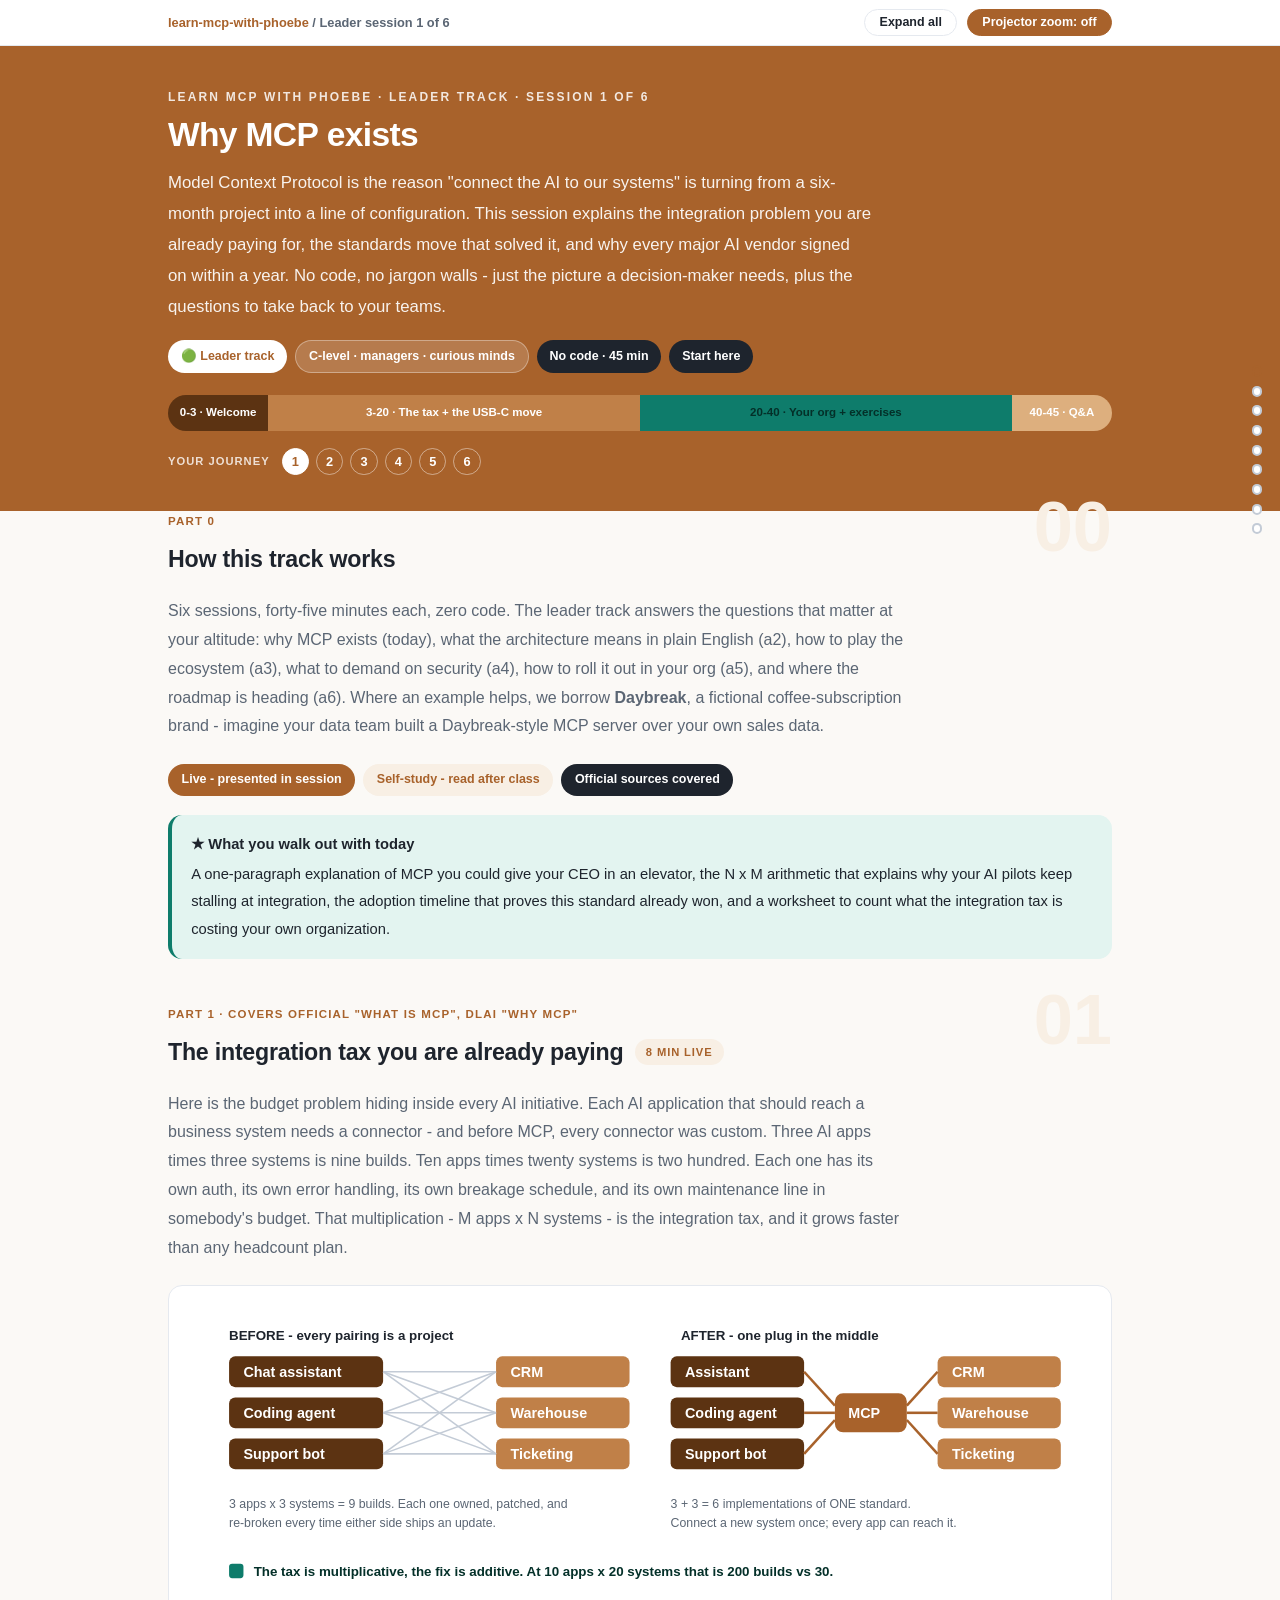
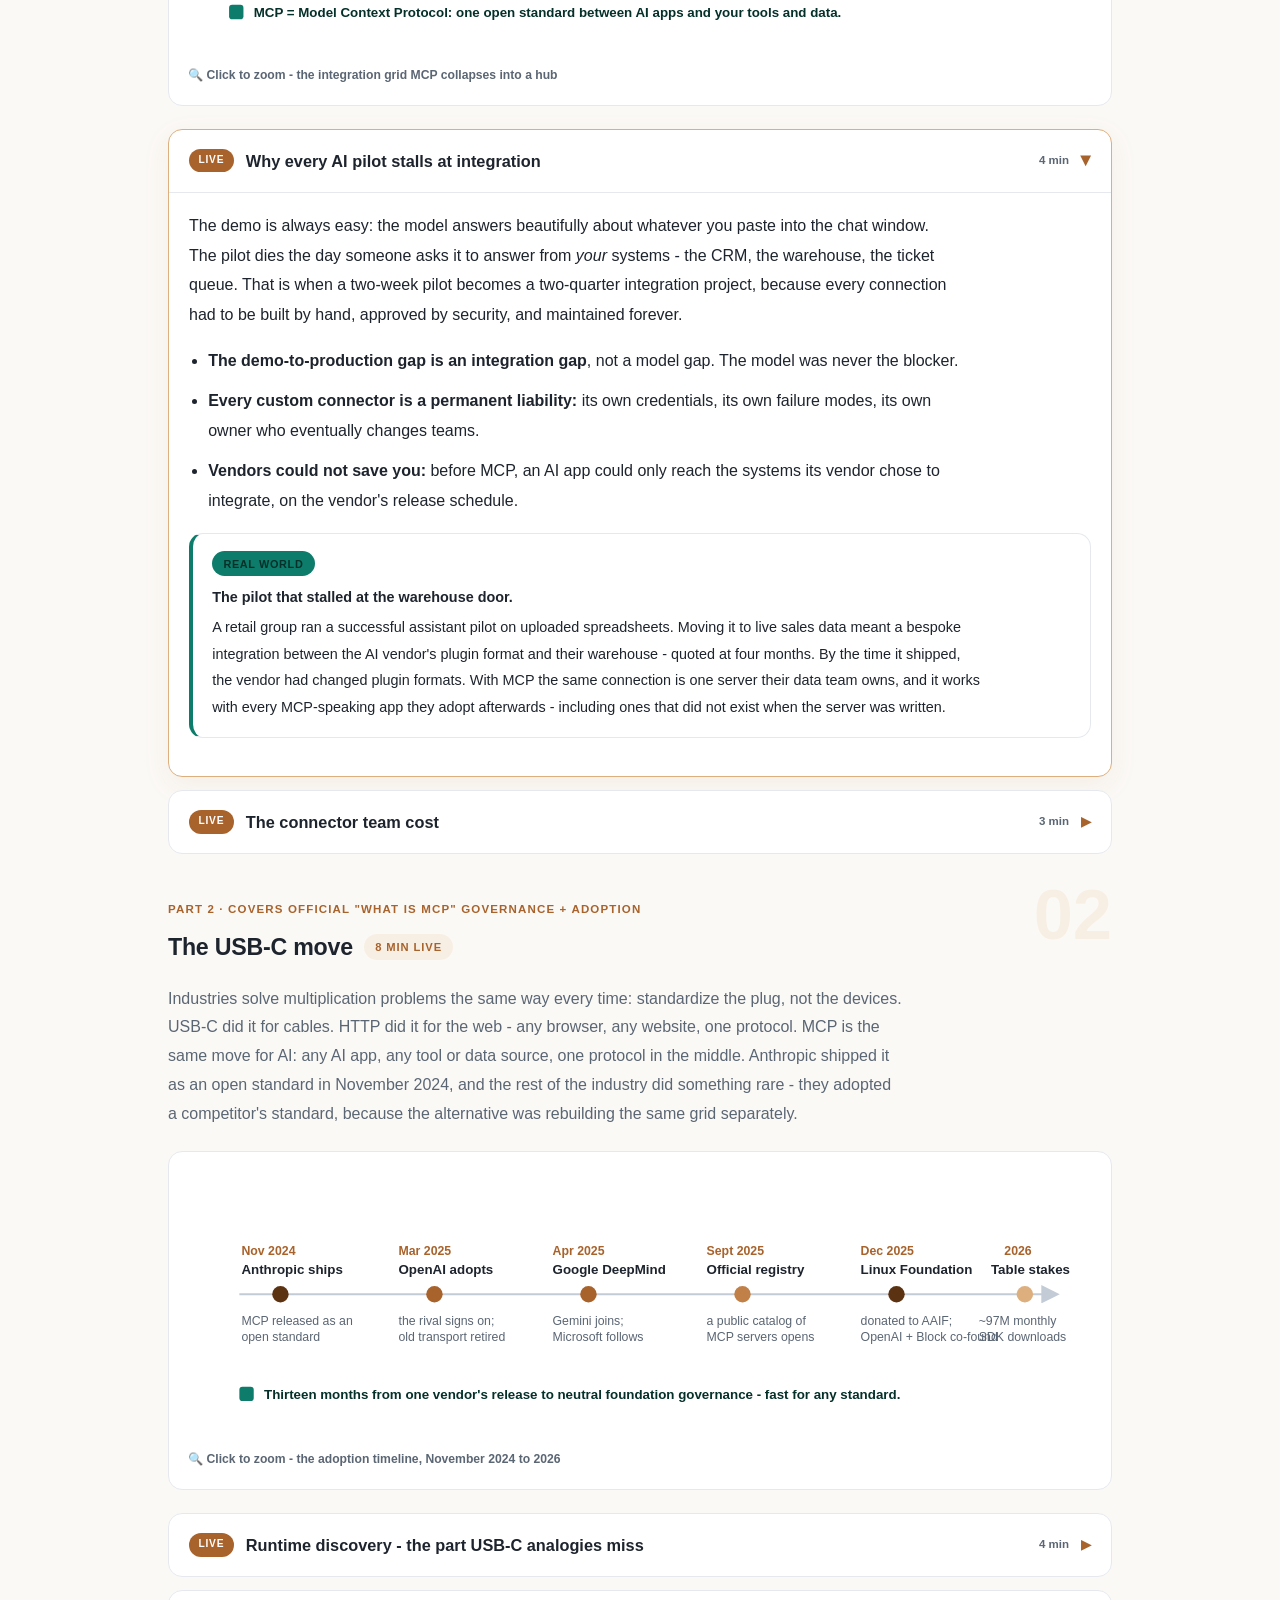
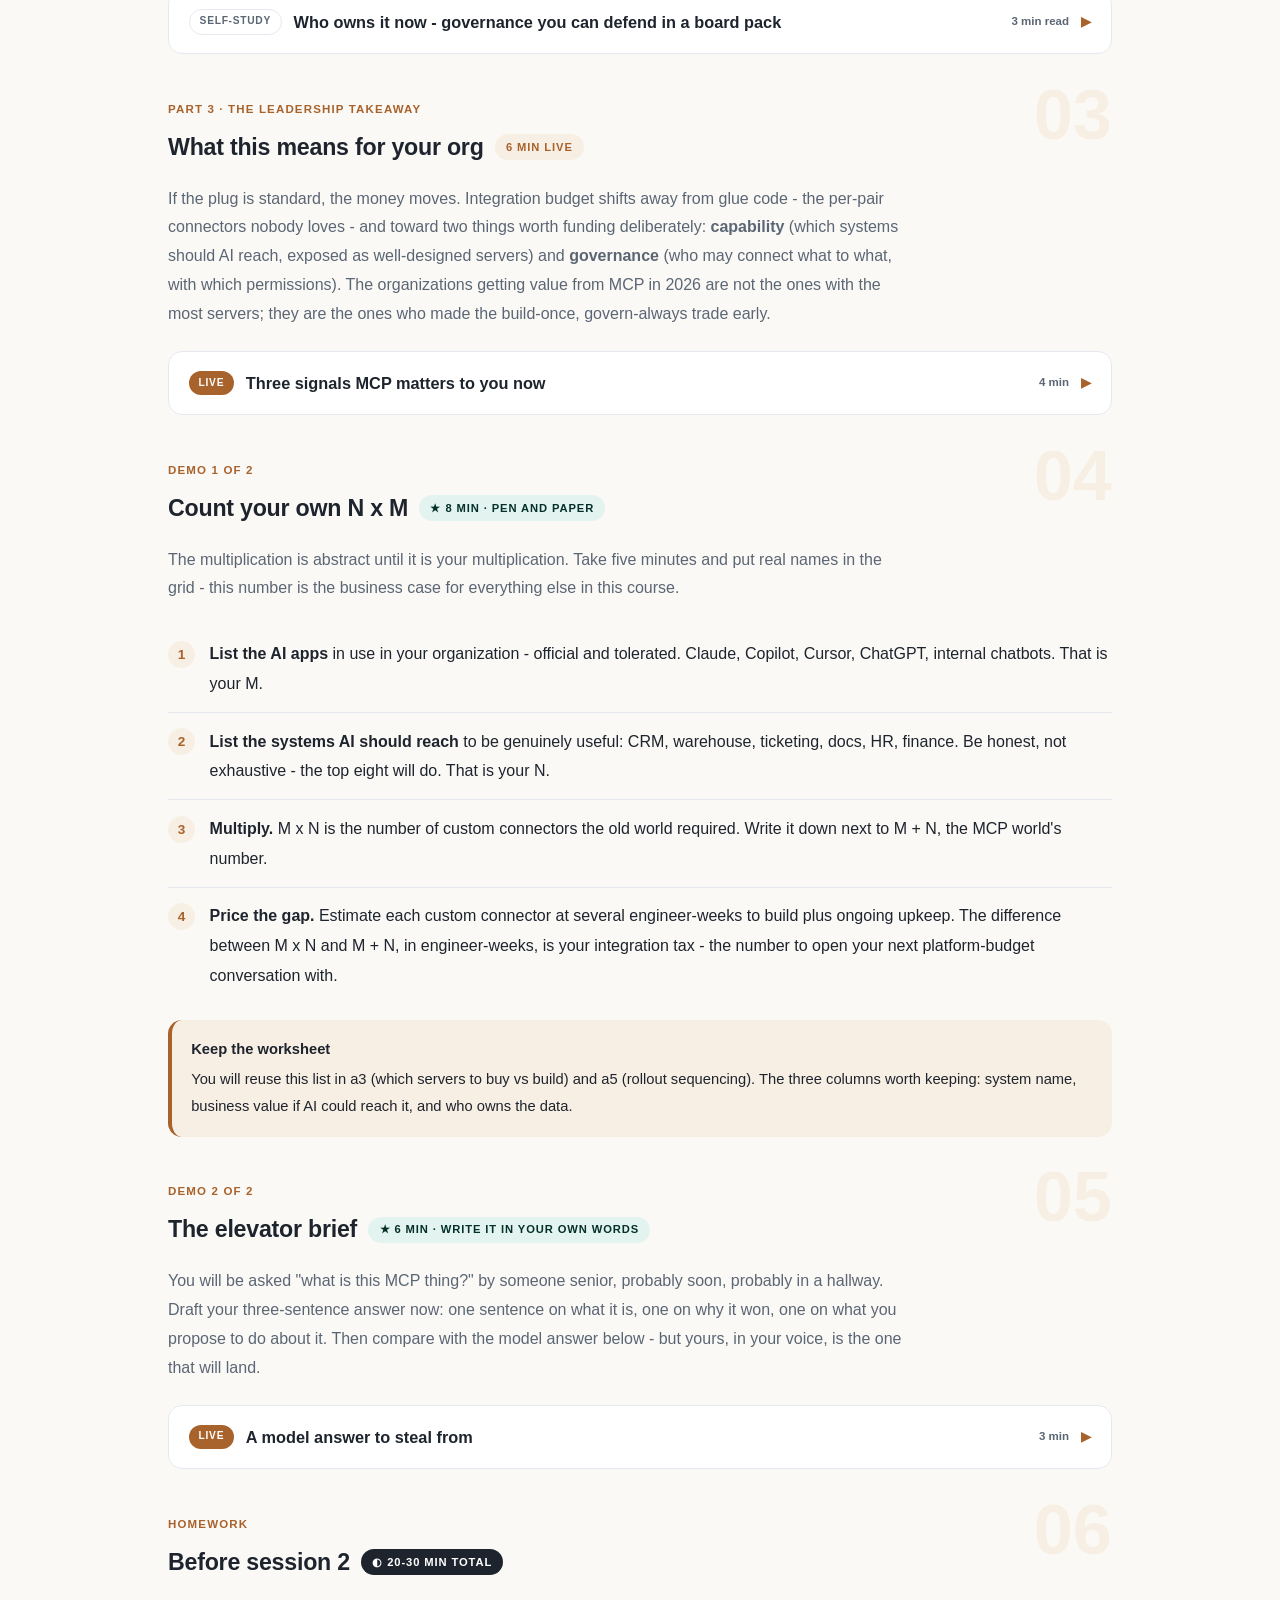
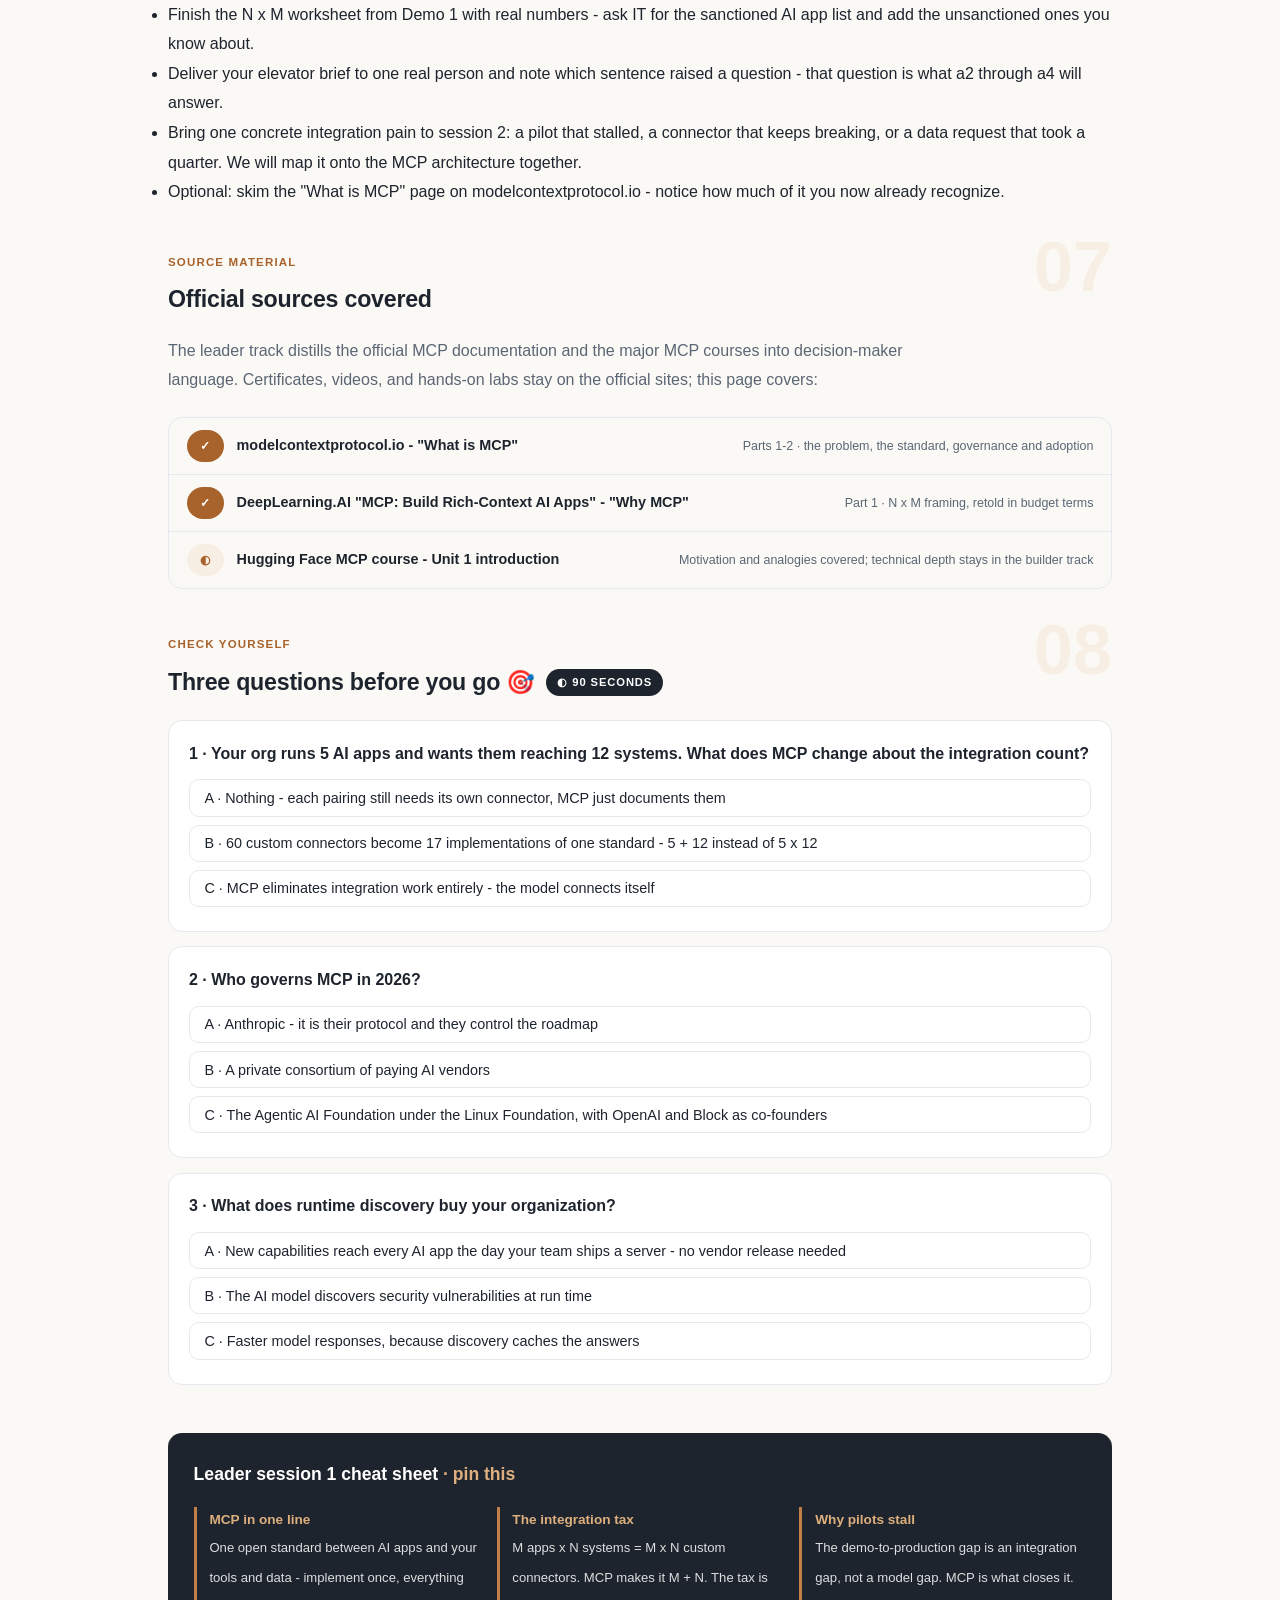
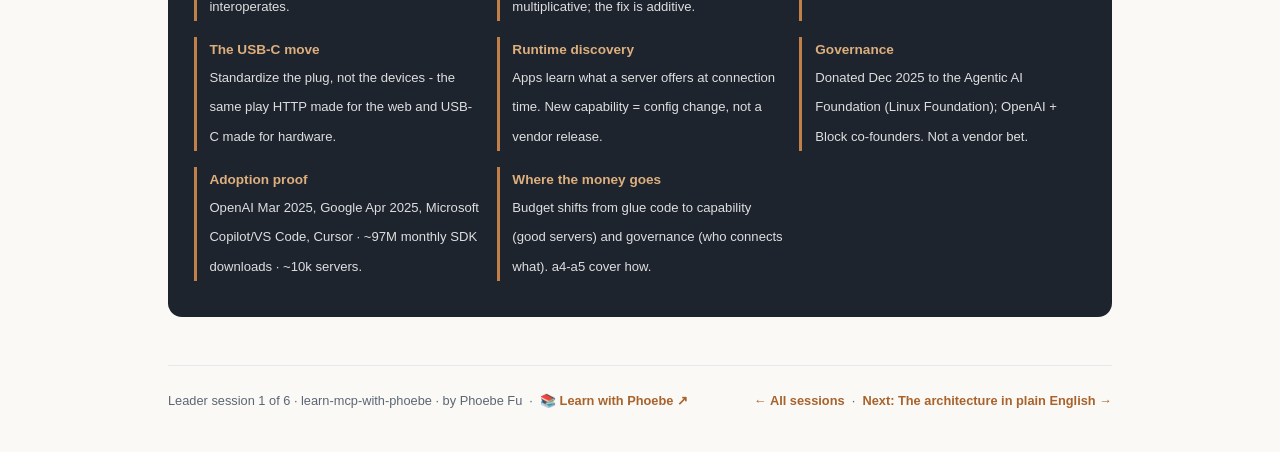
==== courses/a1-why-mcp.html @ 0637ff5b "learn-mcp-with-phoebe: two-track MCP course (6 leader + 8 builder), live JSON-RPC wire inspector, Da" ====
<!DOCTYPE html>
<html lang="en">
<head>
<meta charset="UTF-8">
<meta name="viewport" content="width=device-width, initial-scale=1.0">
<title>Leader session 1 · Why MCP exists - learn mcp with phoebe</title>
<link rel="stylesheet" href="../assets/style.css?v=1">
</head>
<body>

<div class="toolbar">
  <div class="wrap">
    <span class="crumb"><a href="../index.html">learn-mcp-with-phoebe</a> / Leader session 1 of 6</span>
    <button class="btn" id="toggle-all" type="button">Expand all</button>
    <button class="btn primary" id="zoom-toggle" type="button">Projector zoom: off</button>
  </div>
</div>

<header class="masthead">
  <div class="wrap">
    <div class="eyebrow">Learn MCP with Phoebe · Leader track · Session 1 of 6</div>
    <h1>Why <span class="accent">MCP</span> exists</h1>
    <p class="sub">Model Context Protocol is the reason "connect the AI to our systems" is turning from a six-month project into a line of configuration. This session explains the integration problem you are already paying for, the standards move that solved it, and why every major AI vendor signed on within a year. No code, no jargon walls - just the picture a decision-maker needs, plus the questions to take back to your teams.</p>
    <div class="chip-row">
      <span class="chip level">🟢 Leader track</span>
      <span class="chip audience">C-level · managers · curious minds</span>
      <span class="chip time">No code · 45 min</span>
      <span class="chip time">Start here</span>
    </div>
    <div class="agenda">
      <span class="a1" style="flex:1">0-3 · Welcome</span>
      <span class="a2" style="flex:4">3-20 · The tax + the USB-C move</span>
      <span class="a3" style="flex:4">20-40 · Your org + exercises</span>
      <span class="a4" style="flex:1">40-45 · Q&amp;A</span>
    </div>
  </div>
</header>

<main class="wrap">

  <!-- ============ INTRO ============ -->
  <section class="section" id="intro">
    <div class="section-kicker">
      <span class="klabel">Part 0</span>
      <h2>How this track works</h2>
    </div>
    <p class="lede">Six sessions, forty-five minutes each, zero code. The leader track answers the questions that matter at your altitude: why MCP exists (today), what the architecture means in plain English (a2), how to play the ecosystem (a3), what to demand on security (a4), how to roll it out in your org (a5), and where the roadmap is heading (a6). Where an example helps, we borrow <strong>Daybreak</strong>, a fictional coffee-subscription brand - imagine your data team built a Daybreak-style MCP server over your own sales data.</p>
    <div class="legend">
      <span class="pill solid">Live - presented in session</span>
      <span class="pill light">Self-study - read after class</span>
      <span class="pill inkpill">Official sources covered</span>
    </div>
    <div class="callout win">
      <strong>★ What you walk out with today</strong>
      A one-paragraph explanation of MCP you could give your CEO in an elevator, the N x M arithmetic that explains why your AI pilots keep stalling at integration, the adoption timeline that proves this standard already won, and a worksheet to count what the integration tax is costing your own organization.
    </div>
  </section>

  <!-- ============ PART 1: THE INTEGRATION TAX ============ -->
  <section class="section" id="integration-tax">
    <div class="section-kicker">
      <span class="klabel">Part 1 · covers official "What is MCP", DLAI "Why MCP"</span>
      <h2>The integration tax you are already paying <span class="tag concept">8 min live</span></h2>
    </div>
    <p class="lede">Here is the budget problem hiding inside every AI initiative. Each AI application that should reach a business system needs a connector - and before MCP, every connector was custom. Three AI apps times three systems is nine builds. Ten apps times twenty systems is two hundred. Each one has its own auth, its own error handling, its own breakage schedule, and its own maintenance line in somebody's budget. That multiplication - M apps x N systems - is the integration tax, and it grows faster than any headcount plan.</p>

    <figure class="zoomable">
      <svg viewBox="0 0 880 340" xmlns="http://www.w3.org/2000/svg" role="img" aria-label="Before MCP: every AI app times every system needs its own connector. After MCP: one standard in the middle, apps and systems each implement it once.">
        <style>
          .txA { font: 700 14px Inter, sans-serif; fill: #FFFFFF; }
          .txAi { font: 700 13px Inter, sans-serif; fill: #1E242D; }
          .txAx { font: 400 12px Inter, sans-serif; fill: #5B6674; }
          .txAn { font: 600 13px Inter, sans-serif; fill: #043029; }
          .txAline { stroke: #C3CBD6; stroke-width: 1.5; fill: none; }
          .txAmcp { stroke: #A8622B; stroke-width: 2.5; fill: none; }
        </style>
        <text class="txAi" x="40" y="34">BEFORE - every pairing is a project</text>
        <rect x="40" y="50" width="150" height="30" rx="6" fill="#5C3312"/><text class="txA" x="54" y="70">Chat assistant</text>
        <rect x="40" y="90" width="150" height="30" rx="6" fill="#5C3312"/><text class="txA" x="54" y="110">Coding agent</text>
        <rect x="40" y="130" width="150" height="30" rx="6" fill="#5C3312"/><text class="txA" x="54" y="150">Support bot</text>
        <rect x="300" y="50" width="130" height="30" rx="6" fill="#C08048"/><text class="txA" x="314" y="70">CRM</text>
        <rect x="300" y="90" width="130" height="30" rx="6" fill="#C08048"/><text class="txA" x="314" y="110">Warehouse</text>
        <rect x="300" y="130" width="130" height="30" rx="6" fill="#C08048"/><text class="txA" x="314" y="150">Ticketing</text>
        <path class="txAline" d="M190,65 L300,65"/><path class="txAline" d="M190,65 L300,105"/><path class="txAline" d="M190,65 L300,145"/>
        <path class="txAline" d="M190,105 L300,65"/><path class="txAline" d="M190,105 L300,105"/><path class="txAline" d="M190,105 L300,145"/>
        <path class="txAline" d="M190,145 L300,65"/><path class="txAline" d="M190,145 L300,105"/><path class="txAline" d="M190,145 L300,145"/>
        <text class="txAx" x="40" y="198">3 apps x 3 systems = 9 builds. Each one owned, patched, and</text>
        <text class="txAx" x="40" y="216">re-broken every time either side ships an update.</text>
        <text class="txAi" x="480" y="34">AFTER - one plug in the middle</text>
        <rect x="470" y="50" width="130" height="30" rx="6" fill="#5C3312"/><text class="txA" x="484" y="70">Assistant</text>
        <rect x="470" y="90" width="130" height="30" rx="6" fill="#5C3312"/><text class="txA" x="484" y="110">Coding agent</text>
        <rect x="470" y="130" width="130" height="30" rx="6" fill="#5C3312"/><text class="txA" x="484" y="150">Support bot</text>
        <rect x="630" y="86" width="70" height="38" rx="8" fill="#A8622B"/><text class="txA" x="643" y="110">MCP</text>
        <rect x="730" y="50" width="120" height="30" rx="6" fill="#C08048"/><text class="txA" x="744" y="70">CRM</text>
        <rect x="730" y="90" width="120" height="30" rx="6" fill="#C08048"/><text class="txA" x="744" y="110">Warehouse</text>
        <rect x="730" y="130" width="120" height="30" rx="6" fill="#C08048"/><text class="txA" x="744" y="150">Ticketing</text>
        <path class="txAmcp" d="M600,65 L630,98"/><path class="txAmcp" d="M600,105 L630,105"/><path class="txAmcp" d="M600,145 L630,112"/>
        <path class="txAmcp" d="M700,98 L730,65"/><path class="txAmcp" d="M700,105 L730,105"/><path class="txAmcp" d="M700,112 L730,145"/>
        <text class="txAx" x="470" y="198">3 + 3 = 6 implementations of ONE standard.</text>
        <text class="txAx" x="470" y="216">Connect a new system once; every app can reach it.</text>
        <rect x="40" y="252" width="14" height="14" rx="3" fill="#0E7C6B"/>
        <text class="txAn" x="64" y="264">The tax is multiplicative, the fix is additive. At 10 apps x 20 systems that is 200 builds vs 30.</text>
        <rect x="40" y="292" width="14" height="14" rx="3" fill="#0E7C6B"/>
        <text class="txAn" x="64" y="304">MCP = Model Context Protocol: one open standard between AI apps and your tools and data.</text>
      </svg>
      <figcaption>🔍 Click to zoom - the integration grid MCP collapses into a hub</figcaption>
    </figure>

    <details class="card" open>
      <summary><span class="mode live">Live</span>Why every AI pilot stalls at integration<span class="mini">4 min</span><span class="caret">▶</span></summary>
      <div class="body">
        <p>The demo is always easy: the model answers beautifully about whatever you paste into the chat window. The pilot dies the day someone asks it to answer from <em>your</em> systems - the CRM, the warehouse, the ticket queue. That is when a two-week pilot becomes a two-quarter integration project, because every connection had to be built by hand, approved by security, and maintained forever.</p>
        <ul>
          <li><strong>The demo-to-production gap is an integration gap</strong>, not a model gap. The model was never the blocker.</li>
          <li><strong>Every custom connector is a permanent liability:</strong> its own credentials, its own failure modes, its own owner who eventually changes teams.</li>
          <li><strong>Vendors could not save you:</strong> before MCP, an AI app could only reach the systems its vendor chose to integrate, on the vendor's release schedule.</li>
        </ul>
        <div class="callout example">
          <span class="ex-pill">Real world</span>
          <p><strong>The pilot that stalled at the warehouse door.</strong> A retail group ran a successful assistant pilot on uploaded spreadsheets. Moving it to live sales data meant a bespoke integration between the AI vendor's plugin format and their warehouse - quoted at four months. By the time it shipped, the vendor had changed plugin formats. With MCP the same connection is one server their data team owns, and it works with every MCP-speaking app they adopt afterwards - including ones that did not exist when the server was written.</p>
        </div>
      </div>
    </details>

    <details class="card">
      <summary><span class="mode live">Live</span>The connector team cost<span class="mini">3 min</span><span class="caret">▶</span></summary>
      <div class="body">
        <p>Put a price on the grid. A bespoke connector typically costs weeks of engineering to build and a steady fraction of an engineer to keep alive - auth rotations, API changes on either side, monitoring, incident response. Multiply by the number of pairs and you get the quiet headcount sink many organizations call "the platform team's plugin backlog".</p>
        <ul>
          <li><strong>Build cost:</strong> each pair needs discovery, auth design, error handling, and security review - none of it reusable for the next pair.</li>
          <li><strong>Carry cost:</strong> connectors break when either side updates. M x N connectors means M x N independent breakage schedules.</li>
          <li><strong>Opportunity cost:</strong> every quarter spent on glue code is a quarter not spent on the use cases the glue was for.</li>
        </ul>
        <p>MCP does not make integration free - someone still writes and runs each server. It makes integration <strong>additive instead of multiplicative</strong>, and moves the spend from per-pair glue to per-system capability your whole AI portfolio shares.</p>
      </div>
    </details>
  </section>

  <!-- ============ PART 2: THE USB-C MOVE ============ -->
  <section class="section" id="usb-c-move">
    <div class="section-kicker">
      <span class="klabel">Part 2 · covers official "What is MCP" governance + adoption</span>
      <h2>The USB-C move <span class="tag concept">8 min live</span></h2>
    </div>
    <p class="lede">Industries solve multiplication problems the same way every time: standardize the plug, not the devices. USB-C did it for cables. HTTP did it for the web - any browser, any website, one protocol. MCP is the same move for AI: any AI app, any tool or data source, one protocol in the middle. Anthropic shipped it as an open standard in November 2024, and the rest of the industry did something rare - they adopted a competitor's standard, because the alternative was rebuilding the same grid separately.</p>

    <figure class="zoomable">
      <svg viewBox="0 0 880 260" xmlns="http://www.w3.org/2000/svg" role="img" aria-label="MCP adoption timeline from November 2024 to 2026: Anthropic ships, OpenAI and Google DeepMind adopt, Microsoft integrates, official registry launches, governance moves to the Linux Foundation.">
        <style>
          .tlB { font: 700 13px Inter, sans-serif; fill: #1E242D; }
          .tlBd { font: 700 12px Inter, sans-serif; fill: #A8622B; }
          .tlBx { font: 400 12px Inter, sans-serif; fill: #5B6674; }
          .tlBn { font: 600 13px Inter, sans-serif; fill: #043029; }
          .tlBaxis { stroke: #C3CBD6; stroke-width: 2; fill: none; marker-end: url(#tlBhd); }
        </style>
        <defs>
          <marker id="tlBhd" markerWidth="9" markerHeight="9" refX="7" refY="4.5" orient="auto">
            <path d="M0,0 L9,4.5 L0,9 z" fill="#C3CBD6"/>
          </marker>
        </defs>
        <path class="tlBaxis" d="M50,120 L845,120"/>
        <circle cx="90" cy="120" r="8" fill="#5C3312"/>
        <text class="tlBd" x="52" y="82">Nov 2024</text>
        <text class="tlB" x="52" y="100">Anthropic ships</text>
        <text class="tlBx" x="52" y="150">MCP released as an</text>
        <text class="tlBx" x="52" y="166">open standard</text>
        <circle cx="240" cy="120" r="8" fill="#A8622B"/>
        <text class="tlBd" x="205" y="82">Mar 2025</text>
        <text class="tlB" x="205" y="100">OpenAI adopts</text>
        <text class="tlBx" x="205" y="150">the rival signs on;</text>
        <text class="tlBx" x="205" y="166">old transport retired</text>
        <circle cx="390" cy="120" r="8" fill="#A8622B"/>
        <text class="tlBd" x="355" y="82">Apr 2025</text>
        <text class="tlB" x="355" y="100">Google DeepMind</text>
        <text class="tlBx" x="355" y="150">Gemini joins;</text>
        <text class="tlBx" x="355" y="166">Microsoft follows</text>
        <circle cx="540" cy="120" r="8" fill="#C08048"/>
        <text class="tlBd" x="505" y="82">Sept 2025</text>
        <text class="tlB" x="505" y="100">Official registry</text>
        <text class="tlBx" x="505" y="150">a public catalog of</text>
        <text class="tlBx" x="505" y="166">MCP servers opens</text>
        <circle cx="690" cy="120" r="8" fill="#5C3312"/>
        <text class="tlBd" x="655" y="82">Dec 2025</text>
        <text class="tlB" x="655" y="100">Linux Foundation</text>
        <text class="tlBx" x="655" y="150">donated to AAIF;</text>
        <text class="tlBx" x="655" y="166">OpenAI + Block co-found</text>
        <circle cx="815" cy="120" r="8" fill="#DDAF7E"/>
        <text class="tlBd" x="795" y="82">2026</text>
        <text class="tlB" x="782" y="100">Table stakes</text>
        <text class="tlBx" x="770" y="150">~97M monthly</text>
        <text class="tlBx" x="770" y="166">SDK downloads</text>
        <rect x="50" y="210" width="14" height="14" rx="3" fill="#0E7C6B"/>
        <text class="tlBn" x="74" y="222">Thirteen months from one vendor's release to neutral foundation governance - fast for any standard.</text>
      </svg>
      <figcaption>🔍 Click to zoom - the adoption timeline, November 2024 to 2026</figcaption>
    </figure>

    <details class="card">
      <summary><span class="mode live">Live</span>Runtime discovery - the part USB-C analogies miss<span class="mini">4 min</span><span class="caret">▶</span></summary>
      <div class="body">
        <p>The standard plug is only half the story. The sharper half is <strong>runtime discovery</strong>: when an MCP-speaking app connects to a server, it asks "what can you do?" and the server describes its own capabilities on the spot. The app was never programmed to know about your CRM - it learns at connection time.</p>
        <ul>
          <li><strong>New capabilities without vendor releases:</strong> your team ships a new server, and every AI app in the building can use it the same day. No waiting on Anthropic, OpenAI, or Microsoft to "support" your system.</li>
          <li><strong>Precedent - the browser:</strong> websites do not ship as browser updates. HTTP plus discovery is why the web scaled; MCP applies the same logic to AI capabilities.</li>
          <li><strong>Precedent - USB-C:</strong> the port negotiates what the device can do (charge, display, data) when you plug in. MCP servers negotiate the same way.</li>
        </ul>
        <p>For a leader, this is the headline: <strong>connecting AI to a system becomes configuration, not a development project.</strong> That is what collapses the timeline from quarters to days.</p>
      </div>
    </details>

    <details class="card">
      <summary><span class="mode self">Self-study</span>Who owns it now - governance you can defend in a board pack<span class="mini">3 min read</span><span class="caret">▶</span></summary>
      <div class="body">
        <p>Standards bets fail two ways: the standard loses, or the owner weaponizes it. MCP has answered both. On adoption: OpenAI (March 2025), Google DeepMind (April 2025), Microsoft across Copilot and VS Code, plus AI-native tools like Cursor. On ownership: in December 2025 Anthropic donated MCP to the <strong>Agentic AI Foundation</strong> under the Linux Foundation, with OpenAI and Block as co-founders.</p>
        <ul>
          <li><strong>Neutral governance:</strong> changes flow through a public proposal process, not one vendor's roadmap. No single company can move the standard against the ecosystem.</li>
          <li><strong>Scale signals:</strong> roughly 97 million monthly SDK downloads and about 10,000 active servers, with an official registry running since September 2025.</li>
          <li><strong>What this means for risk:</strong> adopting MCP is not a bet on Anthropic. It is a bet on the same class of asset as HTTP or Kubernetes - open, foundation-governed, multi-vendor.</li>
        </ul>
      </div>
    </details>
  </section>

  <!-- ============ PART 3: YOUR ORG ============ -->
  <section class="section" id="your-org">
    <div class="section-kicker">
      <span class="klabel">Part 3 · the leadership takeaway</span>
      <h2>What this means for your org <span class="tag concept">6 min live</span></h2>
    </div>
    <p class="lede">If the plug is standard, the money moves. Integration budget shifts away from glue code - the per-pair connectors nobody loves - and toward two things worth funding deliberately: <strong>capability</strong> (which systems should AI reach, exposed as well-designed servers) and <strong>governance</strong> (who may connect what to what, with which permissions). The organizations getting value from MCP in 2026 are not the ones with the most servers; they are the ones who made the build-once, govern-always trade early.</p>

    <details class="card">
      <summary><span class="mode live">Live</span>Three signals MCP matters to you now<span class="mini">4 min</span><span class="caret">▶</span></summary>
      <div class="body">
        <p>Not every organization needs to move this quarter. These three signals say you do:</p>
        <ul>
          <li><strong>1 · You run more than one AI app.</strong> Claude in one team, Copilot in another, Cursor in engineering - the moment M is greater than one, the multiplication starts. One MCP server per system serves all of them.</li>
          <li><strong>2 · Your AI pilots keep asking for the same data.</strong> If three pilots each requested warehouse access separately, you are paying the tax three times. That is one Daybreak-style server your data team should own.</li>
          <li><strong>3 · People are already connecting things without you.</strong> MCP servers are easy to adopt - which means enthusiastic employees may be wiring AI apps to systems today, with no inventory and no policy. The governance conversation is cheaper to have before the sprawl (a4 and a5 give you the playbook).</li>
        </ul>
        <p>Questions to ask your teams this week: <em>Which AI apps are in use, officially and unofficially? Which systems have they been connected to? Who approved those connections?</em> The answers are the raw material for the exercise below.</p>
      </div>
    </details>
  </section>

  <!-- ============ DEMO 1 ============ -->
  <section class="section" id="demo-1">
    <div class="section-kicker">
      <span class="klabel">Demo 1 of 2</span>
      <h2>Count your own N x M <span class="tag demo">★ 8 min · pen and paper</span></h2>
    </div>
    <p class="lede">The multiplication is abstract until it is your multiplication. Take five minutes and put real names in the grid - this number is the business case for everything else in this course.</p>

    <div class="steps">
      <div class="step"><p><strong>List the AI apps</strong> in use in your organization - official and tolerated. Claude, Copilot, Cursor, ChatGPT, internal chatbots. That is your M.</p></div>
      <div class="step"><p><strong>List the systems AI should reach</strong> to be genuinely useful: CRM, warehouse, ticketing, docs, HR, finance. Be honest, not exhaustive - the top eight will do. That is your N.</p></div>
      <div class="step"><p><strong>Multiply.</strong> M x N is the number of custom connectors the old world required. Write it down next to M + N, the MCP world's number.</p></div>
      <div class="step"><p><strong>Price the gap.</strong> Estimate each custom connector at several engineer-weeks to build plus ongoing upkeep. The difference between M x N and M + N, in engineer-weeks, is your integration tax - the number to open your next platform-budget conversation with.</p></div>
    </div>

    <div class="callout tip">
      <strong>Keep the worksheet</strong>
      You will reuse this list in a3 (which servers to buy vs build) and a5 (rollout sequencing). The three columns worth keeping: system name, business value if AI could reach it, and who owns the data.
    </div>
  </section>

  <!-- ============ DEMO 2 ============ -->
  <section class="section" id="demo-2">
    <div class="section-kicker">
      <span class="klabel">Demo 2 of 2</span>
      <h2>The elevator brief <span class="tag demo">★ 6 min · write it in your own words</span></h2>
    </div>
    <p class="lede">You will be asked "what is this MCP thing?" by someone senior, probably soon, probably in a hallway. Draft your three-sentence answer now: one sentence on what it is, one on why it won, one on what you propose to do about it. Then compare with the model answer below - but yours, in your voice, is the one that will land.</p>

    <details class="card">
      <summary><span class="mode live">Live</span>A model answer to steal from<span class="mini">3 min</span><span class="caret">▶</span></summary>
      <div class="body">
        <p><strong>Sentence 1 - what it is:</strong> "MCP is an open standard that lets any AI app connect to any of our systems through one common plug, instead of a custom integration for every pairing."</p>
        <p><strong>Sentence 2 - why it won:</strong> "Anthropic released it in late 2024, OpenAI, Google, and Microsoft all adopted it within months, and it now sits under the Linux Foundation - so it is neutral infrastructure, not a vendor bet."</p>
        <p><strong>Sentence 3 - what we do:</strong> "I want us to inventory what is already connected, pick two systems where AI access has clear value, and stand up governed connections there first."</p>
        <p>Notice what the answer avoids: protocol mechanics, primitive names, JSON. The architecture vocabulary arrives in a2 - and only the parts a leader actually needs.</p>
      </div>
    </details>
  </section>

  <!-- ============ HOMEWORK ============ -->
  <section class="section" id="exercise">
    <div class="section-kicker">
      <span class="klabel">Homework</span>
      <h2>Before session 2 <span class="tag exercise">◐ 20-30 min total</span></h2>
    </div>
    <ul>
      <li>Finish the N x M worksheet from Demo 1 with real numbers - ask IT for the sanctioned AI app list and add the unsanctioned ones you know about.</li>
      <li>Deliver your elevator brief to one real person and note which sentence raised a question - that question is what a2 through a4 will answer.</li>
      <li>Bring one concrete integration pain to session 2: a pilot that stalled, a connector that keeps breaking, or a data request that took a quarter. We will map it onto the MCP architecture together.</li>
      <li>Optional: skim the "What is MCP" page on modelcontextprotocol.io - notice how much of it you now already recognize.</li>
    </ul>
  </section>

  <!-- ============ SOURCES ============ -->
  <section class="section" id="official">
    <div class="section-kicker">
      <span class="klabel">Source material</span>
      <h2>Official sources covered</h2>
    </div>
    <p class="lede">The leader track distills the official MCP documentation and the major MCP courses into decision-maker language. Certificates, videos, and hands-on labs stay on the official sites; this page covers:</p>
    <div class="covered">
      <div class="covered-row"><span class="status pill solid">✓</span><span class="name">modelcontextprotocol.io - "What is MCP"</span><span class="note">Parts 1-2 · the problem, the standard, governance and adoption</span></div>
      <div class="covered-row"><span class="status pill solid">✓</span><span class="name">DeepLearning.AI "MCP: Build Rich-Context AI Apps" - "Why MCP"</span><span class="note">Part 1 · N x M framing, retold in budget terms</span></div>
      <div class="covered-row"><span class="status pill light">◐</span><span class="name">Hugging Face MCP course - Unit 1 introduction</span><span class="note">Motivation and analogies covered; technical depth stays in the builder track</span></div>
    </div>
  </section>

  <!-- ============ QUIZ ============ -->
  <section class="section" id="quiz">
    <div class="section-kicker">
      <span class="klabel">Check yourself</span>
      <h2>Three questions before you go 🎯 <span class="tag exercise">◐ 90 seconds</span></h2>
    </div>
    <div class="quiz-q" data-answer="1">
      <p class="qtext">1 · Your org runs 5 AI apps and wants them reaching 12 systems. What does MCP change about the integration count?</p>
      <button class="qopt" type="button">A · Nothing - each pairing still needs its own connector, MCP just documents them</button>
      <button class="qopt" type="button">B · 60 custom connectors become 17 implementations of one standard - 5 + 12 instead of 5 x 12</button>
      <button class="qopt" type="button">C · MCP eliminates integration work entirely - the model connects itself</button>
      <p class="qwhy">The tax is multiplicative (M x N), the fix is additive (M + N). Each app implements MCP once, each system gets one server once, and every combination works. Someone still builds and runs each server - the work does not vanish, it stops multiplying.</p>
    </div>
    <div class="quiz-q" data-answer="2">
      <p class="qtext">2 · Who governs MCP in 2026?</p>
      <button class="qopt" type="button">A · Anthropic - it is their protocol and they control the roadmap</button>
      <button class="qopt" type="button">B · A private consortium of paying AI vendors</button>
      <button class="qopt" type="button">C · The Agentic AI Foundation under the Linux Foundation, with OpenAI and Block as co-founders</button>
      <p class="qwhy">Anthropic created MCP (Nov 2024) but donated it in December 2025. Neutral, foundation-based governance with rivals as co-founders is exactly what makes MCP defensible as an infrastructure bet rather than a vendor bet.</p>
    </div>
    <div class="quiz-q" data-answer="0">
      <p class="qtext">3 · What does runtime discovery buy your organization?</p>
      <button class="qopt" type="button">A · New capabilities reach every AI app the day your team ships a server - no vendor release needed</button>
      <button class="qopt" type="button">B · The AI model discovers security vulnerabilities at run time</button>
      <button class="qopt" type="button">C · Faster model responses, because discovery caches the answers</button>
      <p class="qwhy">MCP apps ask a server "what can you do?" when they connect. Your team ships a new server and every MCP-speaking app can use it immediately - connecting AI to a system becomes configuration, not a development project waiting on a vendor.</p>
    </div>
    <p class="quiz-score"></p>
  </section>

  <!-- ============ CHEAT SHEET ============ -->
  <section class="cheat" id="cheatsheet">
    <h3>Leader session 1 cheat sheet <span>· pin this</span></h3>
    <div class="grid-2">
      <div class="cheat-item"><b>MCP in one line</b><span>One open standard between AI apps and your tools and data - implement once, everything interoperates.</span></div>
      <div class="cheat-item"><b>The integration tax</b><span>M apps x N systems = M x N custom connectors. MCP makes it M + N. The tax is multiplicative; the fix is additive.</span></div>
      <div class="cheat-item"><b>Why pilots stall</b><span>The demo-to-production gap is an integration gap, not a model gap. MCP is what closes it.</span></div>
      <div class="cheat-item"><b>The USB-C move</b><span>Standardize the plug, not the devices - the same play HTTP made for the web and USB-C made for hardware.</span></div>
      <div class="cheat-item"><b>Runtime discovery</b><span>Apps learn what a server offers at connection time. New capability = config change, not a vendor release.</span></div>
      <div class="cheat-item"><b>Governance</b><span>Donated Dec 2025 to the Agentic AI Foundation (Linux Foundation); OpenAI + Block co-founders. Not a vendor bet.</span></div>
      <div class="cheat-item"><b>Adoption proof</b><span>OpenAI Mar 2025, Google Apr 2025, Microsoft Copilot/VS Code, Cursor · ~97M monthly SDK downloads · ~10k servers.</span></div>
      <div class="cheat-item"><b>Where the money goes</b><span>Budget shifts from glue code to capability (good servers) and governance (who connects what). a4-a5 cover how.</span></div>
    </div>
  </section>

  <footer class="pagefoot">
    <span>Leader session 1 of 6 · learn-mcp-with-phoebe · by Phoebe Fu &nbsp;·&nbsp; 📚 <a href="https://phoebefu6.github.io/learn-with-phoebe/">Learn with Phoebe ↗</a></span>
    <span><a href="../index.html">← All sessions</a> &nbsp;·&nbsp; <a href="a2-architecture-plain.html">Next: The architecture in plain English →</a></span>
  </footer>

</main>

<script src="../assets/app.js?v=1"></script>
</body>
</html>
---- assets/style.css ----
/* learn-mcp-with-phoebe - editorial bold design system
   Accent: SQLite blue #A8622B · Ink navy #5C3312 · Flagship: amber #0E7C6B
   (CSS var names still read --indigo/--amber; they hold SQL-blue values.) */

:root {
  --indigo: #A8622B;
  --indigo-deep: #5C3312;
  --indigo-mid: #C08048;
  --indigo-soft: #DDAF7E;
  --indigo-50: #F8EFE4;
  --ink: #1E242D;
  --muted: #5B6674;
  --faint: #C3CBD6;
  --hairline: #E5E9EF;
  --amber: #0E7C6B;
  --amber-ink: #043029;
  --amber-50: #E3F4F0;
  --paper: #FBF9F6;
  --code-bg: #1A2129;
  --code-ink: #E8DECF;
  --radius: 14px;
}

* { margin: 0; padding: 0; box-sizing: border-box; }

html { font-size: 16px; scroll-behavior: smooth; }
html.zoom-125 { font-size: 20px; }
html.zoom-150 { font-size: 24px; }

body {
  font-family: "Inter", -apple-system, BlinkMacSystemFont, "Segoe UI", Roboto, sans-serif;
  background: var(--paper);
  color: var(--ink);
  line-height: 1.85;
  font-feature-settings: "tnum";
}

.wrap { max-width: 62rem; margin: 0 auto; padding: 0 1.5rem; }

/* ---------- header band ---------- */
.masthead {
  background: var(--indigo);
  color: #fff;
  padding: 2.5rem 0 2.25rem;
}
.masthead .eyebrow {
  font-size: .75rem;
  letter-spacing: .18em;
  text-transform: uppercase;
  opacity: .85;
  font-weight: 600;
}
.masthead h1 {
  font-size: 2.1rem;
  line-height: 1.15;
  font-weight: 800;
  margin: .5rem 0 .75rem;
  letter-spacing: -.02em;
}
.masthead h1 .accent { color: inherit; }
.masthead .sub { font-size: 1.05rem; opacity: .92; max-width: 44rem; }

.chip-row { display: flex; flex-wrap: wrap; gap: .5rem; margin-top: 1.1rem; }
.chip {
  display: inline-flex;
  align-items: center;
  gap: .35rem;
  border-radius: 999px;
  padding: .25rem .8rem;
  font-size: .78rem;
  font-weight: 600;
  white-space: nowrap;
}
.chip.level { background: #fff; color: var(--indigo); }
.chip.audience { background: rgba(255,255,255,.16); color: #fff; border: 1px solid rgba(255,255,255,.35); }
.chip.time { background: var(--ink); color: #fff; font-variant-numeric: tabular-nums; }

/* ---------- agenda bar ---------- */
.agenda {
  display: flex;
  border-radius: 999px;
  overflow: hidden;
  margin: 1.4rem 0 0;
  font-size: .72rem;
  font-weight: 600;
  text-align: center;
  color: #fff;
}
.agenda span { padding: .45rem .3rem; white-space: nowrap; overflow: hidden; text-overflow: ellipsis; }
.agenda .a1 { background: var(--indigo-deep); }
.agenda .a2 { background: var(--indigo-mid); }
.agenda .a3 { background: var(--amber); color: var(--amber-ink); }
.agenda .a4 { background: var(--indigo-soft); }

/* ---------- toolbar ---------- */
.toolbar {
  position: sticky;
  top: 0;
  z-index: 40;
  background: rgba(255,255,255,.94);
  backdrop-filter: blur(6px);
  border-bottom: 1px solid var(--hairline);
  padding: .55rem 0;
}
.toolbar .wrap { display: flex; align-items: center; gap: .6rem; }
.toolbar .crumb { font-size: .8rem; color: var(--muted); font-weight: 600; margin-right: auto; }
.toolbar .crumb a { color: var(--indigo); text-decoration: none; }
.btn {
  border: 1px solid var(--hairline);
  background: #fff;
  color: var(--ink);
  border-radius: 999px;
  padding: .35rem .9rem;
  font-size: .78rem;
  font-weight: 600;
  cursor: pointer;
  font-family: inherit;
  transition: all .15s ease;
}
.btn:hover { border-color: var(--indigo); color: var(--indigo); }
.btn.primary { background: var(--indigo); border-color: var(--indigo); color: #fff; }
.btn.primary:hover { background: var(--indigo-deep); }

/* ---------- sections ---------- */
main { padding: 2.5rem 0 4rem; }

.section { margin-bottom: 2.8rem; }
.section-kicker { margin-bottom: 1rem; }
.section-kicker .klabel {
  display: block;
  font-size: .72rem;
  text-transform: uppercase;
  letter-spacing: .1em;
  color: var(--indigo);
  font-weight: 700;
  margin-bottom: .35rem;
}
.section-kicker h2 {
  font-size: 1.45rem;
  font-weight: 800;
  letter-spacing: -.01em;
  display: flex;
  align-items: center;
  gap: .7rem;
  flex-wrap: wrap;
}
.section-kicker .tag {
  border-radius: 999px;
  padding: .18rem .7rem;
  font-size: .7rem;
  font-weight: 700;
  text-transform: uppercase;
  letter-spacing: .08em;
}
.tag.concept { background: var(--indigo-50); color: var(--indigo); }
.tag.demo { background: var(--amber-50); color: var(--amber-ink); }
.tag.exercise { background: var(--ink); color: #fff; }

.lede { color: var(--muted); max-width: 46rem; margin-bottom: 1.4rem; line-height: 1.8; }

/* live vs self-study markers on cards */
.mode {
  font-size: .64rem;
  font-weight: 700;
  text-transform: uppercase;
  letter-spacing: .07em;
  padding: .14rem .6rem;
  border-radius: 999px;
  flex: none;
}
.mode.live { background: var(--indigo); color: #fff; }
.mode.self { background: #fff; color: var(--muted); border: 1px solid var(--hairline); }

/* ---------- accordions ---------- */
details.card {
  border: 1px solid var(--hairline);
  border-radius: var(--radius);
  margin-bottom: .8rem;
  overflow: hidden;
  background: #fff;
}
details.card[open] { border-color: var(--indigo-soft); box-shadow: 0 8px 28px rgba(168,98,43,.08); }
details.card summary {
  list-style: none;
  cursor: pointer;
  padding: 1rem 1.25rem;
  display: flex;
  align-items: center;
  gap: .75rem;
  font-weight: 700;
  font-size: 1.02rem;
  user-select: none;
}
details.card summary::-webkit-details-marker { display: none; }
details.card summary .dot {
  width: .6rem; height: .6rem;
  border-radius: 999px;
  background: var(--indigo);
  flex: none;
}
details.card summary .mini { margin-left: auto; font-size: .72rem; color: var(--muted); font-weight: 600; white-space: nowrap; }
details.card summary .caret { transition: transform .2s ease; color: var(--indigo); font-size: .8rem; }
details.card[open] summary .caret { transform: rotate(90deg); }
details.card .body { padding: 0 1.25rem 1.4rem; border-top: 1px solid var(--hairline); padding-top: 1.15rem; }
details.card .body p { margin-bottom: 1.05rem; max-width: 48rem; }
details.card .body p:last-child { margin-bottom: 0; }
details.card .body ul, details.card .body ol { margin: 0 0 1.1rem 1.2rem; max-width: 47rem; }
details.card .body li { margin-bottom: .65rem; }
details.card .body h4 { font-size: .95rem; font-weight: 700; margin: 1.1rem 0 .45rem; }
details.card .body h4:first-child { margin-top: 0; }

/* ---------- pills & legends ---------- */
.legend { display: flex; flex-wrap: wrap; gap: .5rem; margin: 0 0 1.2rem; }
.pill {
  display: inline-flex;
  align-items: center;
  gap: .4rem;
  border-radius: 999px;
  padding: .28rem .85rem;
  font-size: .78rem;
  font-weight: 600;
}
.pill.solid { background: var(--indigo); color: #fff; }
.pill.light { background: var(--indigo-50); color: var(--indigo); }
.pill.inkpill { background: var(--ink); color: #fff; }
.pill.amber, .pill.peach { background: var(--amber); color: var(--amber-ink); }
.pill.bare { color: var(--faint); }

/* ---------- 4D grid ---------- */
.grid-2 { display: grid; grid-template-columns: repeat(auto-fit, minmax(15rem, 1fr)); gap: .8rem; margin: .5rem 0 1rem; }
.d-card {
  border: 1px solid var(--hairline);
  border-left: 4px solid var(--indigo);
  border-radius: 10px;
  padding: 1rem 1.1rem;
}
.d-card h4 { font-size: .95rem; margin-bottom: .3rem; }
.d-card h4 .lead-letter { color: var(--indigo); }
.d-card p { font-size: .86rem; color: var(--muted); margin: 0; }

/* ---------- tables ---------- */
table.clean { width: 100%; border-collapse: collapse; font-size: .9rem; margin: .4rem 0 1rem; }
table.clean th {
  text-align: left;
  font-size: .72rem;
  text-transform: uppercase;
  letter-spacing: .08em;
  color: var(--muted);
  padding: .5rem .6rem;
  border-bottom: 2px solid var(--ink);
}
table.clean td { padding: .7rem .6rem; border-bottom: .5px solid var(--hairline); vertical-align: top; line-height: 1.7; }
table.clean td:first-child { font-weight: 600; }

/* ---------- prompt boxes ---------- */
.prompt-box {
  position: relative;
  background: var(--code-bg);
  color: var(--code-ink);
  border-radius: var(--radius);
  padding: 1.1rem 1.2rem;
  margin: 1rem 0 1.2rem;
  font-family: "SF Mono", ui-monospace, Menlo, Consolas, monospace;
  font-size: .84rem;
  line-height: 1.65;
  white-space: pre-wrap;
  word-break: break-word;
}
.prompt-box .label {
  position: absolute;
  top: -0.7rem;
  left: 1rem;
  background: var(--indigo);
  color: #fff;
  font-family: "Inter", -apple-system, sans-serif;
  font-size: .68rem;
  font-weight: 700;
  letter-spacing: .06em;
  text-transform: uppercase;
  border-radius: 999px;
  padding: .15rem .7rem;
}
.prompt-box.bad .label { background: var(--faint); color: var(--ink); }
.prompt-box.good .label { background: var(--amber); color: var(--amber-ink); }
.copy-btn {
  position: absolute;
  top: .7rem;
  right: .7rem;
  background: rgba(255,255,255,.1);
  border: 1px solid rgba(255,255,255,.25);
  color: #fff;
  border-radius: 999px;
  padding: .25rem .8rem;
  font-size: .72rem;
  font-weight: 600;
  cursor: pointer;
  font-family: "Inter", -apple-system, sans-serif;
  transition: background .15s ease;
}
.copy-btn:hover { background: rgba(255,255,255,.22); }
.copy-btn.copied { background: var(--amber); border-color: var(--amber); color: var(--amber-ink); }

/* ---------- demo steps ---------- */
.steps { counter-reset: step; margin: .6rem 0 1rem; }
.step {
  display: flex;
  gap: .9rem;
  padding: .85rem 0;
  border-bottom: .5px solid var(--hairline);
}
.step:last-child { border-bottom: none; }
.step::before {
  counter-increment: step;
  content: counter(step);
  flex: none;
  width: 1.7rem; height: 1.7rem;
  border-radius: 999px;
  background: var(--indigo-50);
  color: var(--indigo);
  font-weight: 700;
  font-size: .85rem;
  display: inline-flex;
  align-items: center;
  justify-content: center;
  margin-top: .1rem;
}
.step p { margin: 0; }

/* ---------- callouts ---------- */
.callout {
  border-radius: var(--radius);
  padding: 1rem 1.2rem;
  margin: 1rem 0;
  font-size: .92rem;
}
.callout.tip { background: var(--indigo-50); border-left: 4px solid var(--indigo); }
.callout.win { background: var(--amber-50); border-left: 4px solid var(--amber); }
.callout strong:first-child { display: block; margin-bottom: .2rem; }

.callout.example {
  background: #FFFFFF;
  border: 1px solid var(--hairline);
  border-left: 4px solid var(--amber);
  font-size: .9rem;
}
.callout.example .ex-pill {
  display: inline-block;
  background: var(--amber);
  color: var(--amber-ink);
  border-radius: 999px;
  padding: .15rem .7rem;
  font-size: .68rem;
  font-weight: 700;
  text-transform: uppercase;
  letter-spacing: .06em;
  margin-bottom: .5rem;
}
.callout.example p { margin: 0 0 .75rem; max-width: 47rem; }
.callout.example p:last-child { margin-bottom: 0; }
.callout.example ul { margin: 0 0 0 1.1rem; max-width: 46rem; }
.callout.example li { margin-bottom: .6rem; }
.callout.example li:last-child { margin-bottom: 0; }

/* ---------- zoomable figures ---------- */
figure.zoomable {
  border: 1px solid var(--hairline);
  border-radius: var(--radius);
  padding: 1.2rem;
  margin: 1rem 0 1.4rem;
  cursor: zoom-in;
  transition: box-shadow .15s ease;
  background: #fff;
}
figure.zoomable:hover { box-shadow: 0 8px 28px rgba(168,98,43,.12); }
figure.zoomable svg, figure.zoomable img { width: 100%; height: auto; display: block; }
figure.zoomable figcaption {
  margin-top: .6rem;
  font-size: .76rem;
  color: var(--muted);
  font-weight: 600;
  display: flex;
  align-items: center;
  gap: .4rem;
}

.lightbox {
  position: fixed;
  inset: 0;
  z-index: 100;
  background: rgba(30,36,45,.9);
  display: none;
  align-items: center;
  justify-content: center;
  padding: 3vh 3vw;
  cursor: zoom-out;
}
.lightbox.open { display: flex; }
.lightbox .inner {
  background: #fff;
  border-radius: var(--radius);
  padding: 2rem;
  max-width: 94vw;
  max-height: 92vh;
  overflow: auto;
}
.lightbox .inner svg, .lightbox .inner img { width: min(88vw, 70rem); height: auto; }
.lightbox .close-hint {
  position: fixed;
  top: 1rem; right: 1.4rem;
  color: #fff;
  font-size: .8rem;
  font-weight: 600;
  opacity: .8;
}

/* ---------- courses covered ---------- */
.covered { border: 1px solid var(--hairline); border-radius: var(--radius); overflow: hidden; }
.covered-row {
  display: flex;
  align-items: baseline;
  gap: .8rem;
  padding: .75rem 1.1rem;
  border-bottom: .5px solid var(--hairline);
  font-size: .9rem;
}
.covered-row:last-child { border-bottom: none; }
.covered-row .status { flex: none; }
.covered-row .name { font-weight: 600; }
.covered-row .note { margin-left: auto; color: var(--muted); font-size: .78rem; text-align: right; }

/* ---------- cheat sheet footer ---------- */
.cheat {
  background: var(--ink);
  color: #fff;
  border-radius: var(--radius);
  padding: 1.6rem 1.6rem 1.3rem;
  margin-top: 3rem;
}
.cheat h3 { font-size: 1.1rem; margin-bottom: 1rem; }
.cheat h3 span { color: var(--indigo-soft); }
.cheat .grid-2 { gap: 1rem; }
.cheat .cheat-item { border-left: 3px solid var(--indigo-mid); padding-left: .8rem; }
.cheat .cheat-item b { display: block; font-size: .85rem; color: var(--indigo-soft); }
.cheat .cheat-item span { font-size: .82rem; opacity: .85; }

footer.pagefoot {
  border-top: 1px solid var(--hairline);
  margin-top: 3rem;
  padding: 1.4rem 0 2.5rem;
  font-size: .8rem;
  color: var(--muted);
  display: flex;
  justify-content: space-between;
  flex-wrap: wrap;
  gap: .8rem;
}
footer.pagefoot a { color: var(--indigo); text-decoration: none; font-weight: 600; }

/* ---------- wayfinding: reading progress + section dots + part numbers ---------- */

#progress-bar {
  position: fixed;
  top: 0; left: 0;
  height: 3px;
  width: 0;
  background: linear-gradient(90deg, var(--indigo), var(--amber));
  z-index: 90;
}

.pagenav {
  position: fixed;
  right: 1.1rem;
  top: 50%;
  transform: translateY(-50%);
  z-index: 50;
  display: flex;
  flex-direction: column;
  gap: .55rem;
}
.pagenav a {
  width: .68rem; height: .68rem;
  border-radius: 999px;
  background: #fff;
  border: 2px solid var(--faint);
  display: block;
  position: relative;
  transition: all .15s ease;
}
.pagenav a:hover { border-color: var(--indigo); transform: scale(1.3); }
.pagenav a.active { background: var(--indigo); border-color: var(--indigo); }
.pagenav a .nlabel {
  position: absolute;
  right: 1.4rem;
  top: 50%;
  transform: translateY(-50%);
  background: var(--ink);
  color: #fff;
  font-size: .7rem;
  font-weight: 600;
  padding: .22rem .65rem;
  border-radius: 6px;
  white-space: nowrap;
  opacity: 0;
  pointer-events: none;
  transition: opacity .15s ease;
}
.pagenav a:hover .nlabel { opacity: 1; }
@media (max-width: 74rem) { .pagenav { display: none; } }

main { counter-reset: partnum -1; }
.section .section-kicker { position: relative; }
.section .section-kicker::before {
  counter-increment: partnum;
  content: counter(partnum, decimal-leading-zero);
  position: absolute;
  right: 0;
  top: -1.2rem;
  font-size: 4.4rem;
  font-weight: 800;
  color: var(--indigo-50);
  line-height: 1;
  font-variant-numeric: tabular-nums;
  pointer-events: none;
  z-index: 0;
}
.section .section-kicker > * { position: relative; z-index: 1; }

details.card summary { transition: background .15s ease; }
details.card summary:hover { background: #FBF6EF; }

/* ---------- journey strip: you are here in the series ---------- */
.journey {
  display: flex;
  align-items: center;
  gap: .45rem;
  margin-top: 1.1rem;
  flex-wrap: wrap;
}
.journey .jlabel { font-size: .7rem; font-weight: 700; text-transform: uppercase; letter-spacing: .09em; opacity: .8; margin-right: .3rem; }
.journey a {
  width: 1.7rem; height: 1.7rem;
  border-radius: 999px;
  display: inline-flex;
  align-items: center;
  justify-content: center;
  font-size: .8rem;
  font-weight: 700;
  text-decoration: none;
  color: #fff;
  border: 1.5px solid rgba(255,255,255,.45);
  transition: all .15s ease;
  font-variant-numeric: tabular-nums;
}
.journey a:hover { border-color: #fff; transform: scale(1.12); }
.journey a.here { background: #fff; color: var(--indigo); border-color: #fff; }
.journey a.dd-chip { width: auto; border-radius: 999px; padding: 0 .7rem; font-size: .72rem; }

/* ---------- check-yourself quiz ---------- */
.quiz-q {
  border: 1px solid var(--hairline);
  border-radius: var(--radius);
  padding: 1.1rem 1.25rem 1rem;
  margin-bottom: .9rem;
  background: #fff;
}
.quiz-q .qtext { font-weight: 700; margin-bottom: .7rem; }
.quiz-q .qopt {
  display: block;
  width: 100%;
  text-align: left;
  background: #fff;
  border: 1px solid var(--hairline);
  border-radius: 10px;
  padding: .6rem .9rem;
  margin-bottom: .5rem;
  font-size: .9rem;
  font-family: inherit;
  color: var(--ink);
  cursor: pointer;
  transition: all .15s ease;
}
.quiz-q .qopt:hover { border-color: var(--indigo); background: var(--indigo-50); }
.quiz-q .qopt.correct { background: var(--indigo); border-color: var(--indigo); color: #fff; font-weight: 600; }
.quiz-q .qopt.correct::after { content: "  ✓"; }
.quiz-q .qopt.wrong { background: #FEF2F2; border-color: #FCA5A5; color: #991B1B; animation: qshake .3s ease; }
.quiz-q .qopt.wrong::after { content: "  ✗ try again"; font-size: .78rem; }
.quiz-q .qopt:disabled { cursor: default; }
.quiz-q .qwhy {
  display: none;
  background: var(--amber-50);
  border-left: 4px solid var(--amber);
  border-radius: 8px;
  padding: .6rem .9rem;
  font-size: .86rem;
  margin-top: .3rem;
}
.quiz-q.answered .qwhy { display: block; }
@keyframes qshake {
  0%, 100% { transform: translateX(0); }
  25% { transform: translateX(-5px); }
  75% { transform: translateX(5px); }
}
.quiz-score { font-weight: 700; color: var(--indigo); margin-top: .4rem; }

@media (prefers-reduced-motion: reduce) {
  .quiz-q .qopt.wrong { animation: none; }
  .journey a:hover { transform: none; }
}

/* ---------- micro-interactions (react-bits inspired, vanilla) ---------- */

/* BlurText: staggered word reveal on the masthead headline */
.masthead h1 .bw {
  display: inline-block;
  opacity: 0;
  filter: blur(8px);
  transform: translateY(.35em);
  animation: bw-in .7s cubic-bezier(.22,.9,.35,1) forwards;
  animation-delay: var(--bw-delay, 0s);
}
@keyframes bw-in {
  to { opacity: 1; filter: blur(0); transform: translateY(0); }
}

/* SpotlightCard: cursor-following highlight on accordion cards */
details.card { position: relative; }
details.card::after {
  content: "";
  position: absolute;
  inset: 0;
  pointer-events: none;
  opacity: 0;
  transition: opacity .3s ease;
  background: radial-gradient(320px circle at var(--mx, 50%) var(--my, 50%), rgba(168,98,43,.09), transparent 65%);
}
details.card:hover::after { opacity: 1; }

/* ScrollReveal: sections rise in as they enter the viewport */
.js-reveal .section {
  opacity: 0;
  transform: translateY(16px);
  transition: opacity .6s ease, transform .6s cubic-bezier(.22,.9,.35,1);
}
.js-reveal .section.revealed { opacity: 1; transform: none; }

@media (prefers-reduced-motion: reduce) {
  .masthead h1 .bw { animation: none; opacity: 1; filter: none; transform: none; }
  details.card::after { display: none; }
  .js-reveal .section { opacity: 1; transform: none; transition: none; }
}

@media (max-width: 40rem) {
  .masthead h1 { font-size: 1.6rem; }
  .agenda span { font-size: .6rem; }
  .toolbar .crumb { display: none; }
}

@media print {
  .toolbar, .copy-btn { display: none; }
  details.card { border: 1px solid #ccc; }
}

/* ---------- live SQL playground (sql-live.js) ---------- */
.sqlbox {
  border: 1px solid var(--hairline);
  border-radius: var(--radius);
  background: #fff;
  overflow: hidden;
  margin: 1rem 0 1.4rem;
  box-shadow: 0 8px 28px rgba(168,98,43,.06);
}
.sql-bar {
  display: flex; align-items: center; gap: .5rem;
  padding: .5rem .8rem;
  background: var(--indigo-deep);
  color: #fff;
}
.sql-dot { width: .6rem; height: .6rem; border-radius: 999px; background: var(--amber); flex: none; }
.sql-title { font-size: .76rem; font-weight: 600; letter-spacing: .02em; opacity: .92; }
.sql-spacer { margin-left: auto; }
.sql-btn {
  border: 1px solid rgba(255,255,255,.28);
  background: rgba(255,255,255,.08);
  color: #fff;
  border-radius: 999px;
  padding: .26rem .8rem;
  font-size: .74rem; font-weight: 700; cursor: pointer;
  font-family: inherit; transition: all .14s ease; white-space: nowrap;
}
.sql-btn:hover { background: rgba(255,255,255,.2); }
.sql-btn.sql-run { background: var(--amber); color: var(--amber-ink); border-color: var(--amber); }
.sql-btn.sql-run:hover { filter: brightness(1.05); }
.sql-label {
  display: block;
  font-size: .64rem; text-transform: uppercase; letter-spacing: .09em;
  font-weight: 700; color: var(--muted);
  padding: .6rem .9rem .2rem;
}
.sql-code-wrap { border-bottom: 1px solid var(--hairline); }
.sql-code {
  width: 100%;
  border: none; outline: none; resize: vertical;
  padding: .35rem .9rem .9rem;
  font-family: "SF Mono", "JetBrains Mono", Menlo, Consolas, monospace;
  font-size: .86rem; line-height: 1.6;
  color: var(--ink); background: #fff;
  tab-size: 2;
}
.sql-out { padding: .2rem .9rem 1rem; overflow-x: auto; }
.sql-tablewrap { overflow-x: auto; }
table.sql-table { width: 100%; border-collapse: collapse; font-size: .84rem; margin: .3rem 0 .1rem; }
table.sql-table th {
  text-align: left; text-transform: uppercase; letter-spacing: .05em;
  font-size: .68rem; color: var(--indigo); font-weight: 800;
  padding: .35rem .6rem; border-bottom: 2px solid var(--indigo-50); white-space: nowrap;
}
table.sql-table td {
  padding: .32rem .6rem; border-bottom: .5px solid var(--hairline);
  font-variant-numeric: tabular-nums; white-space: nowrap;
}
table.sql-table tr:last-child td { border-bottom: none; }
.sql-null { color: var(--faint); font-style: italic; font-size: .78rem; }
.sql-note { font-size: .74rem; color: var(--muted); margin: .5rem 0 0; font-weight: 600; }
.sql-hint { font-weight: 500; font-style: italic; }
.sql-err {
  font-size: .82rem; color: #991B1B; background: #FEF2F2;
  border: 1px solid #FCA5A5; border-radius: 8px;
  padding: .55rem .75rem; margin: .4rem 0 0;
  font-family: "SF Mono", Menlo, monospace;
}
.sql-cap { font-size: .78rem; color: var(--muted); padding: 0 .9rem .8rem; }
.sqlbox.sql-had-err .sql-bar { background: #7f1d1d; }

/* ---------- mcp-live wire inspector (extends sqlbox widget language) ---------- */
.mcpbox {
  border: 1px solid var(--hairline);
  border-radius: var(--radius);
  background: #fff;
  margin: 1.1rem 0;
  overflow: hidden;
}
.mcp-counter { font-size: .75rem; color: rgba(255,255,255,.75); font-feature-settings: "tnum"; }
.mcp-lanes {
  display: flex; justify-content: space-between;
  padding: .45rem .9rem 0;
  font-size: .68rem; letter-spacing: .08em; font-weight: 700;
  color: var(--muted);
}
.mcp-lane-r { color: var(--indigo); }
.mcp-feed { padding: .35rem .9rem .6rem; }
.mcp-msg {
  border: 1px solid var(--hairline);
  border-radius: 10px;
  margin: .55rem 0;
  max-width: 92%;
  animation: mcpIn .25s ease-out;
}
@keyframes mcpIn { from { opacity: 0; transform: translateY(6px); } to { opacity: 1; transform: none; } }
.mcp-c2s { margin-right: auto; border-left: 3px solid var(--muted); }
.mcp-s2c { margin-left: auto; border-left: 3px solid var(--indigo); background: var(--indigo-50); }
.mcp-msg-head {
  display: flex; align-items: center; gap: .5rem;
  padding: .4rem .7rem 0;
  font-size: .74rem;
}
.mcp-step-n {
  width: 1.15rem; height: 1.15rem; border-radius: 50%;
  background: var(--ink); color: #fff;
  display: inline-flex; align-items: center; justify-content: center;
  font-size: .65rem; font-weight: 700; flex: none;
}
.mcp-arrow { color: var(--muted); letter-spacing: .05em; font-weight: 600; text-transform: uppercase; font-size: .66rem; }
.mcp-method { font-family: "SF Mono", Menlo, monospace; font-weight: 700; color: var(--indigo-deep); }
.mcp-json {
  background: var(--code-bg); color: var(--code-ink);
  font-family: "SF Mono", Menlo, monospace;
  font-size: .74rem; line-height: 1.55;
  border-radius: 8px; padding: .55rem .75rem;
  margin: .45rem .7rem; overflow-x: auto; white-space: pre;
}
.mcp-k { color: #E8B583; }
.mcp-s { color: #A8D8C8; }
.mcp-n { color: #D4A8E8; }
.mcp-l { color: #8FB8E8; }
.mcp-note { font-size: .8rem; color: var(--muted); padding: 0 .7rem .55rem; line-height: 1.6; }
.mcp-after {
  margin: .2rem .9rem .7rem;
  padding: .5rem .7rem;
  background: var(--amber-50); border-left: 3px solid var(--amber);
  border-radius: 8px; font-size: .78rem; color: var(--amber-ink);
}
@media (max-width: 640px) { .mcp-msg { max-width: 100%; } }
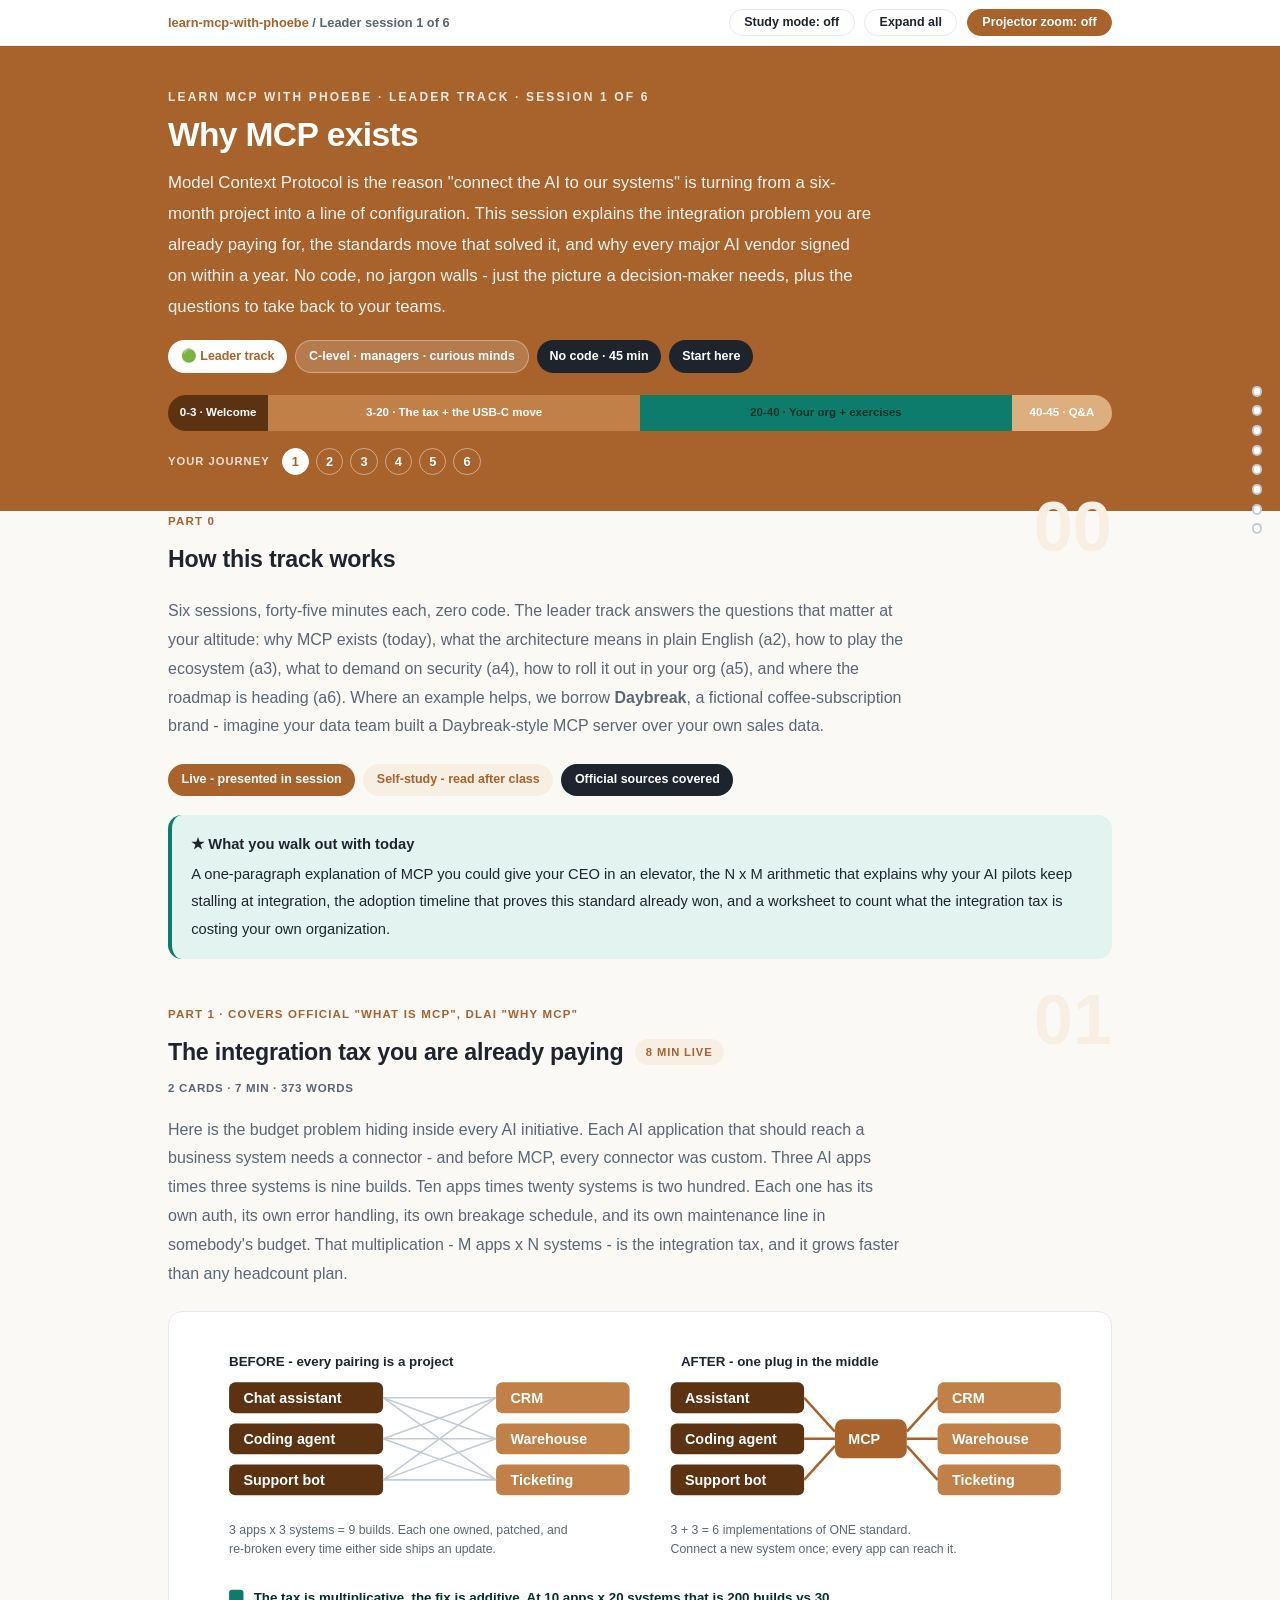
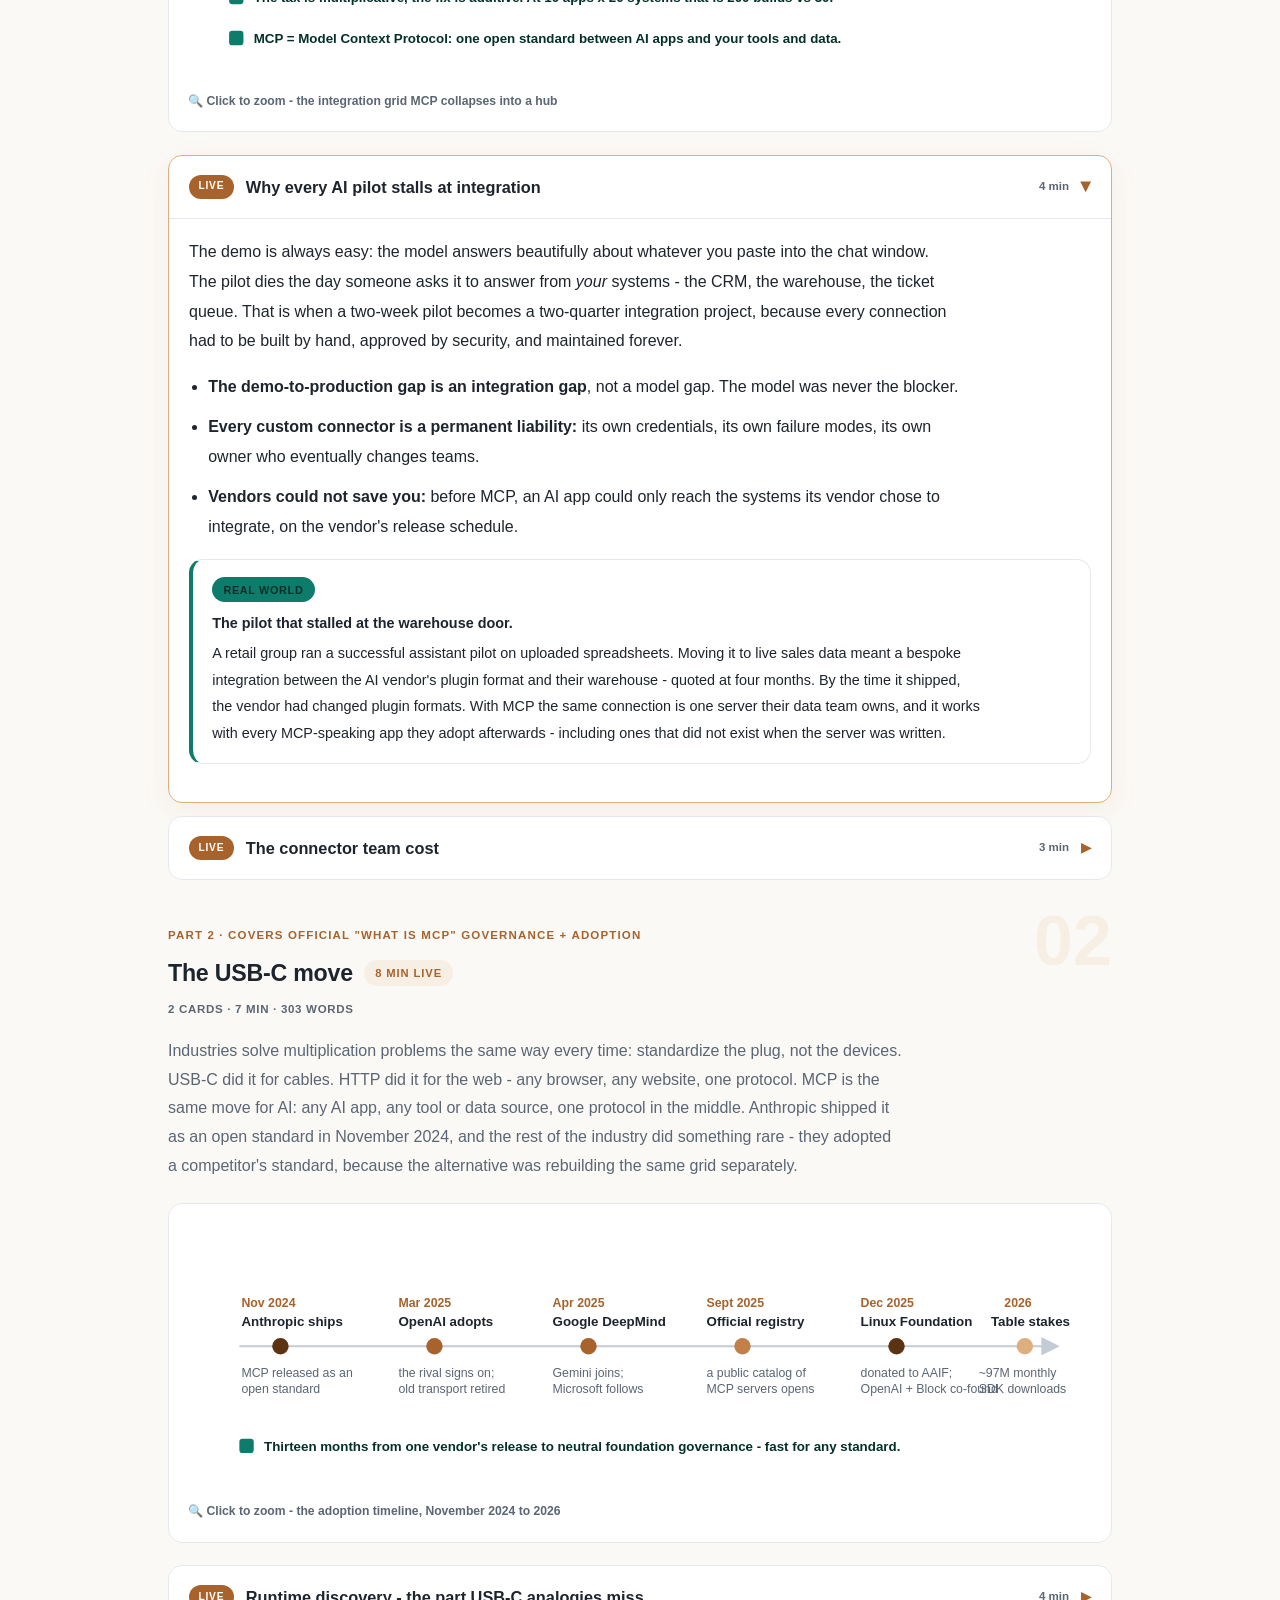
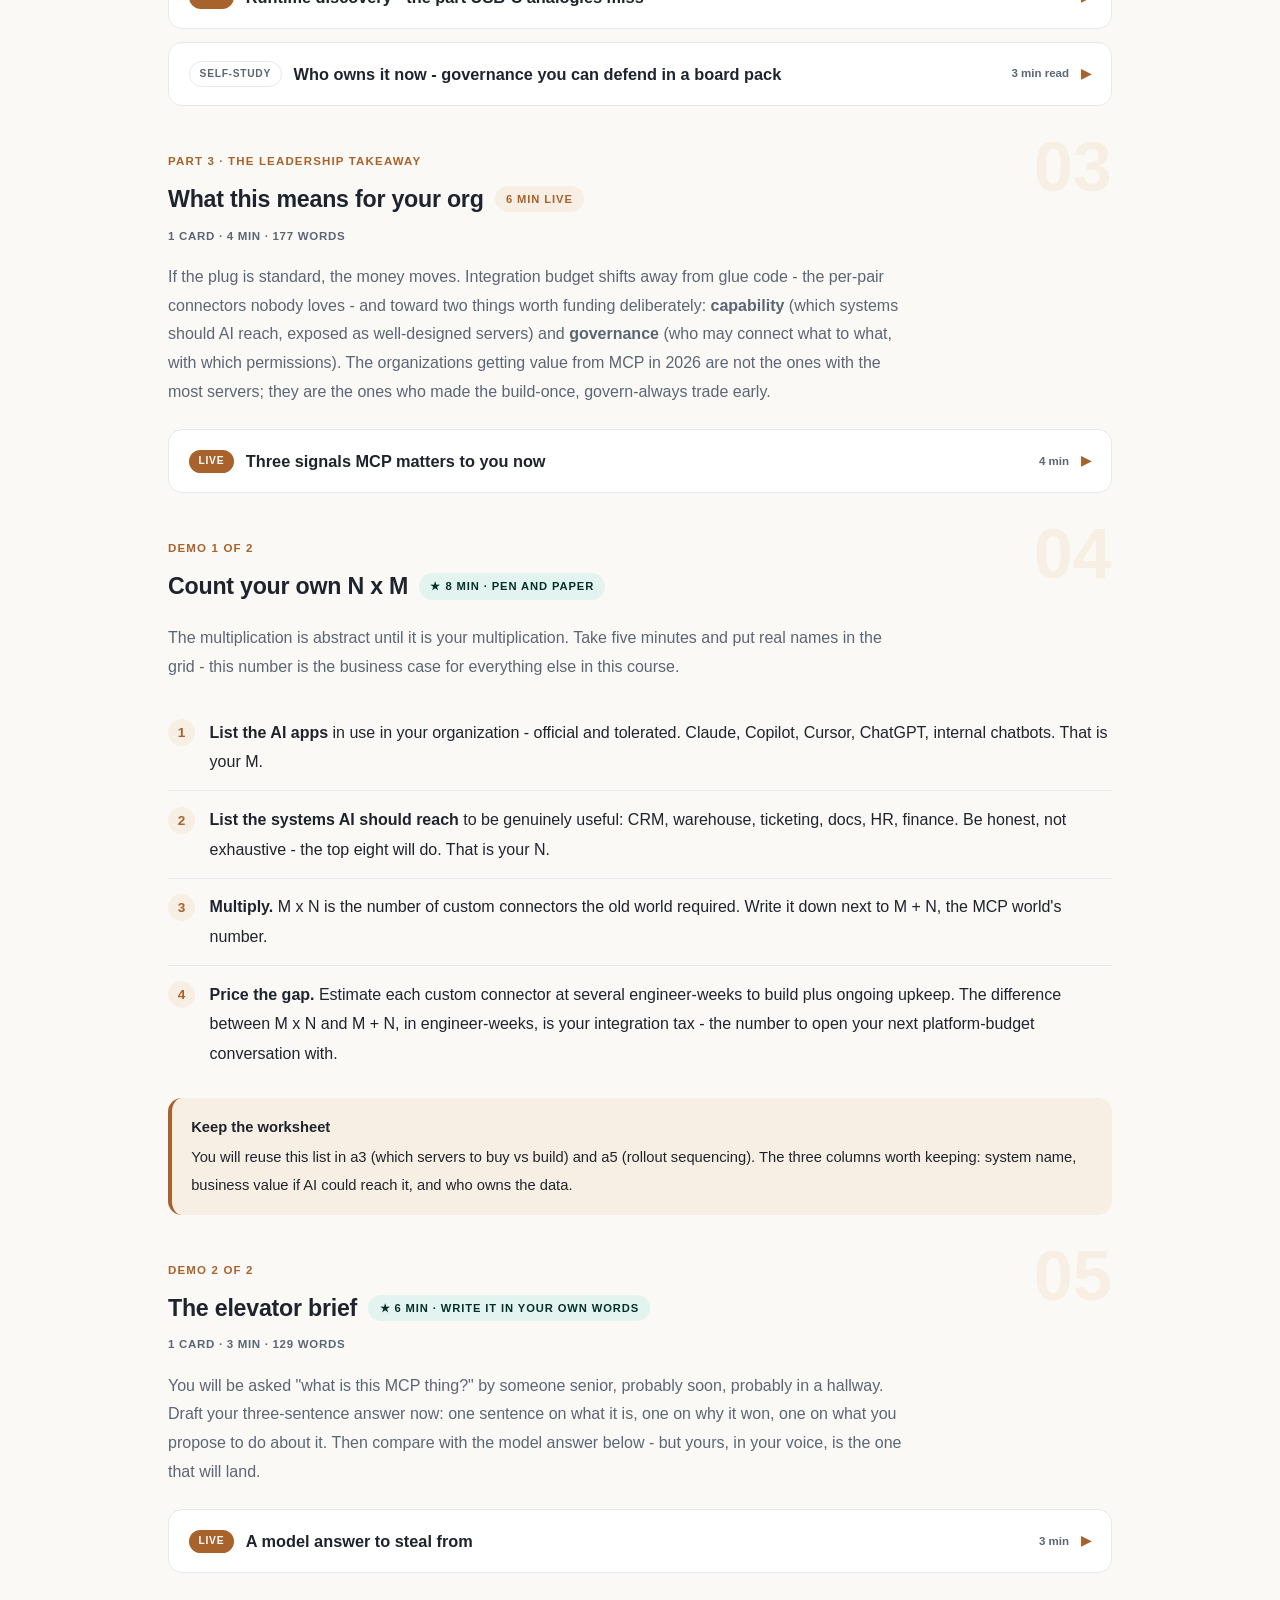
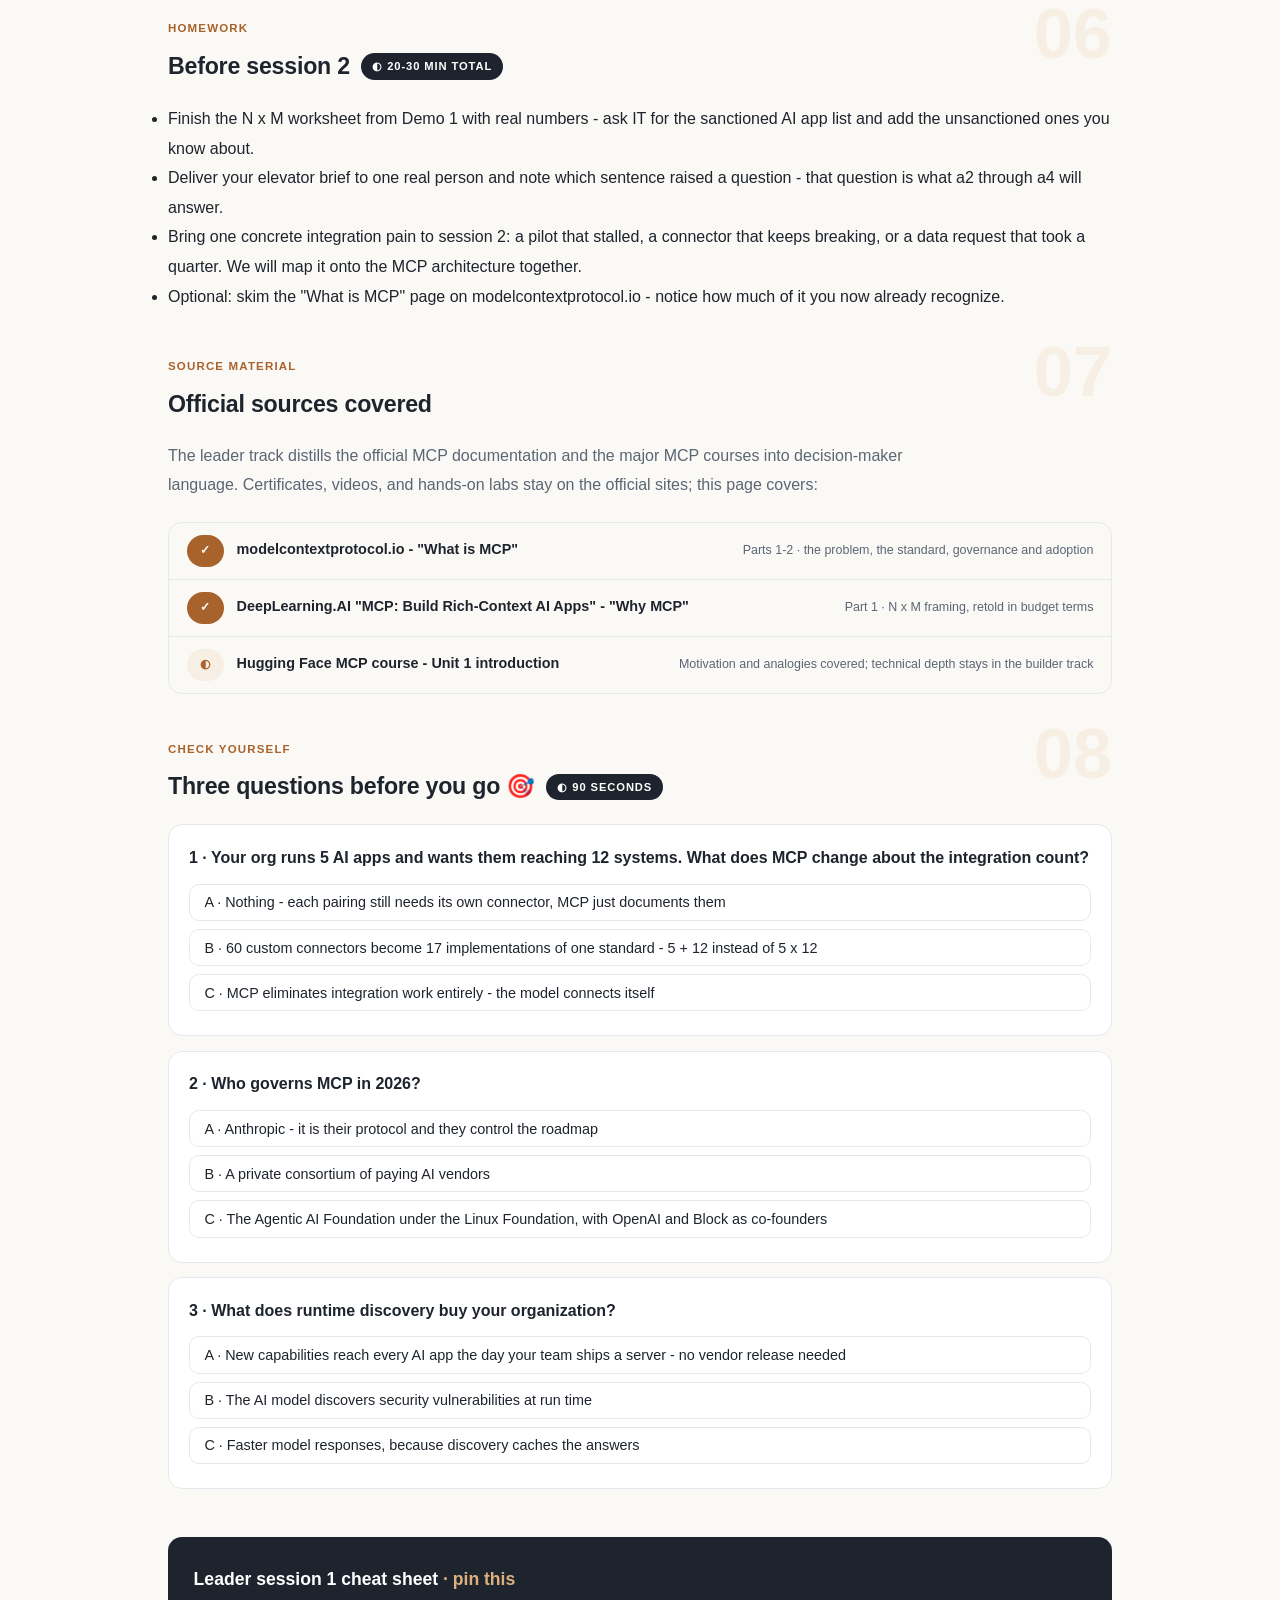
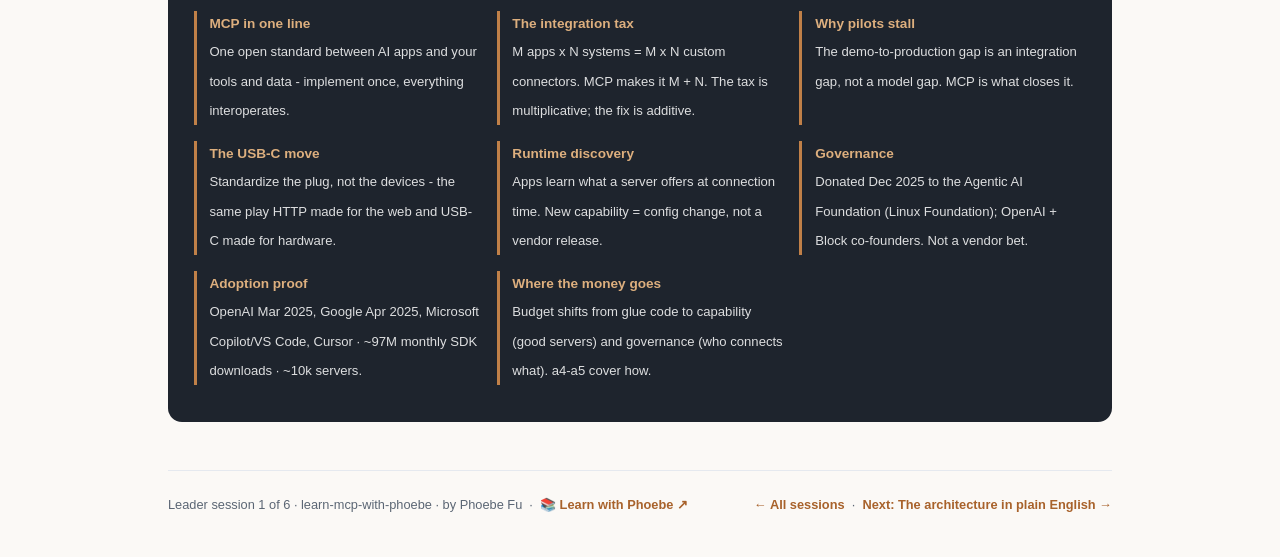
==== commit 5a001e04: "Fix diagram clipping and make every page readable on a narrow screen Diagrams: measured geometry def" ====
--- a/courses/a1-why-mcp.html
+++ b/courses/a1-why-mcp.html
@@ -4,7 +4,7 @@
 <meta charset="UTF-8">
 <meta name="viewport" content="width=device-width, initial-scale=1.0">
 <title>Leader session 1 · Why MCP exists - learn mcp with phoebe</title>
-<link rel="stylesheet" href="../assets/style.css?v=1">
+<link rel="stylesheet" href="../assets/style.css?v=5">
 </head>
 <body>
 
@@ -363,6 +363,6 @@
 
 </main>
 
-<script src="../assets/app.js?v=1"></script>
+<script src="../assets/app.js?v=5"></script>
 </body>
 </html>
--- a/assets/style.css
+++ b/assets/style.css
@@ -790,3 +790,111 @@
   border-radius: 8px; font-size: .78rem; color: var(--amber-ink);
 }
 @media (max-width: 640px) { .mcp-msg { max-width: 100%; } }
+
+/* === LWP-PATCH v2 === */
+/* palette-agnostic aliases: 75 repos use --indigo/--amber, 1 uses --pine/--clay */
+:root {
+  --pv-accent: var(--indigo, var(--pine, #334155));
+  --pv-flag: var(--amber, var(--clay, #B45309));
+  --pv-flag-50: var(--amber-50, var(--clay-50, #FEF3E2));
+}
+
+/* ============================================================
+   v2 - readable on a phone + reading modes
+   Layout only. No palette tokens are changed.
+   ============================================================ */
+
+/* --- skip link --- */
+.skip-link {
+  position: absolute; left: -9999px; top: 0; z-index: 200;
+  background: var(--pv-accent); color: #fff;
+  padding: .7rem 1.1rem; border-radius: 0 0 var(--radius) 0;
+  font-weight: 700; font-size: .85rem; text-decoration: none;
+}
+.skip-link:focus { left: 0; }
+
+/* --- visible keyboard focus everywhere --- */
+:focus-visible {
+  outline: 3px solid var(--pv-flag);
+  outline-offset: 2px;
+  border-radius: 4px;
+}
+
+/* --- diagrams: hold authored width, scroll instead of shrinking --- */
+.figscroll { overflow-x: auto; -webkit-overflow-scrolling: touch; overscroll-behavior-x: contain; }
+.figscroll::-webkit-scrollbar { height: 6px; }
+.figscroll::-webkit-scrollbar-thumb { background: var(--faint); border-radius: 3px; }
+
+/* --- tables: scroll container + sticky row label --- */
+.tablescroll { overflow-x: auto; -webkit-overflow-scrolling: touch; border-radius: var(--radius); }
+
+/* --- section contents counter --- */
+.sec-meta {
+  display: block; margin-top: .3rem;
+  font-size: .72rem; font-weight: 700; letter-spacing: .06em;
+  text-transform: uppercase; color: var(--muted);
+  font-variant-numeric: tabular-nums;
+}
+
+/* --- study-mode switch --- */
+.btn.mode-on { background: var(--pv-flag); border-color: var(--pv-flag); color: #fff; }
+
+/* --- deep-linked card gets a moment of emphasis --- */
+details.card.linked { border-color: var(--pv-flag); box-shadow: 0 0 0 3px var(--pv-flag-50); }
+
+@media (max-width: 820px) {
+  /* labels keep the size they were drawn at; the figure scrolls */
+  figure.zoomable svg { min-width: 820px; }
+  .figscroll .mm-svg, .mindmap svg { min-width: 840px; }
+
+  table.clean { min-width: 620px; }
+  table.clean th:first-child,
+  table.clean td:first-child {
+    position: sticky; left: 0; background: #fff;
+    box-shadow: 1px 0 0 var(--hairline);
+  }
+
+  pre, .prompt-box { overflow-x: auto; }
+
+  /* 44px tap targets */
+  details.card summary { min-height: 44px; }
+  .qopt { min-height: 44px; display: flex; align-items: center; padding: .7rem .9rem; }
+  .toolbar .btn, .pagefoot a { min-height: 44px; display: inline-flex; align-items: center; }
+}
+
+@media (max-width: 640px) {
+  /* long inline code tokens and nowrap chips are the two things that still
+     forced the page sideways below 640px: let them break rather than push
+     the layout. Inside the media query only - desktop is untouched. */
+  :not(pre) > code, .prompt-box span, code span { overflow-wrap: anywhere; word-break: break-word; }
+  .chip, .syn-chip, .pill, .mode, .tag { white-space: normal; max-width: 100%; }
+
+  /* the agenda bar truncated its own labels into nonsense - stack it */
+  .agenda { flex-direction: column; align-items: stretch; gap: .3rem; }
+  .agenda span { font-size: .74rem; text-align: left; padding: .4rem .7rem; flex: none !important; }
+  .chip-row, .legend { flex-wrap: wrap; }
+  .journey { flex-wrap: wrap; row-gap: .45rem; }
+}
+
+/* --- print: a session should print as a complete handout --- */
+@media print {
+  .pagenav, #progress-bar, .skip-link, .journey, .lightbox { display: none !important; }
+  details.card > .body { display: block !important; }
+  details.card, figure, table.clean, .callout { break-inside: avoid; page-break-inside: avoid; }
+  figure.zoomable svg { min-width: 0; max-width: 100%; }
+  .figscroll, .tablescroll { overflow: visible; }
+  a[href^="http"]::after { content: " (" attr(href) ")"; font-size: .72rem; color: #555; }
+}
+
+/* swipe hint: own line, only when the diagram really does scroll */
+figure.zoomable.can-scroll figcaption { flex-wrap: wrap; }
+figure.zoomable.can-scroll figcaption::after {
+  content: "swipe the diagram \2192";
+  flex: 0 0 100%;
+  margin-top: .2rem;
+  font-size: .72rem;
+  font-weight: 700;
+  letter-spacing: .04em;
+  color: var(--pv-flag);
+}
+/* === /LWP-PATCH === */
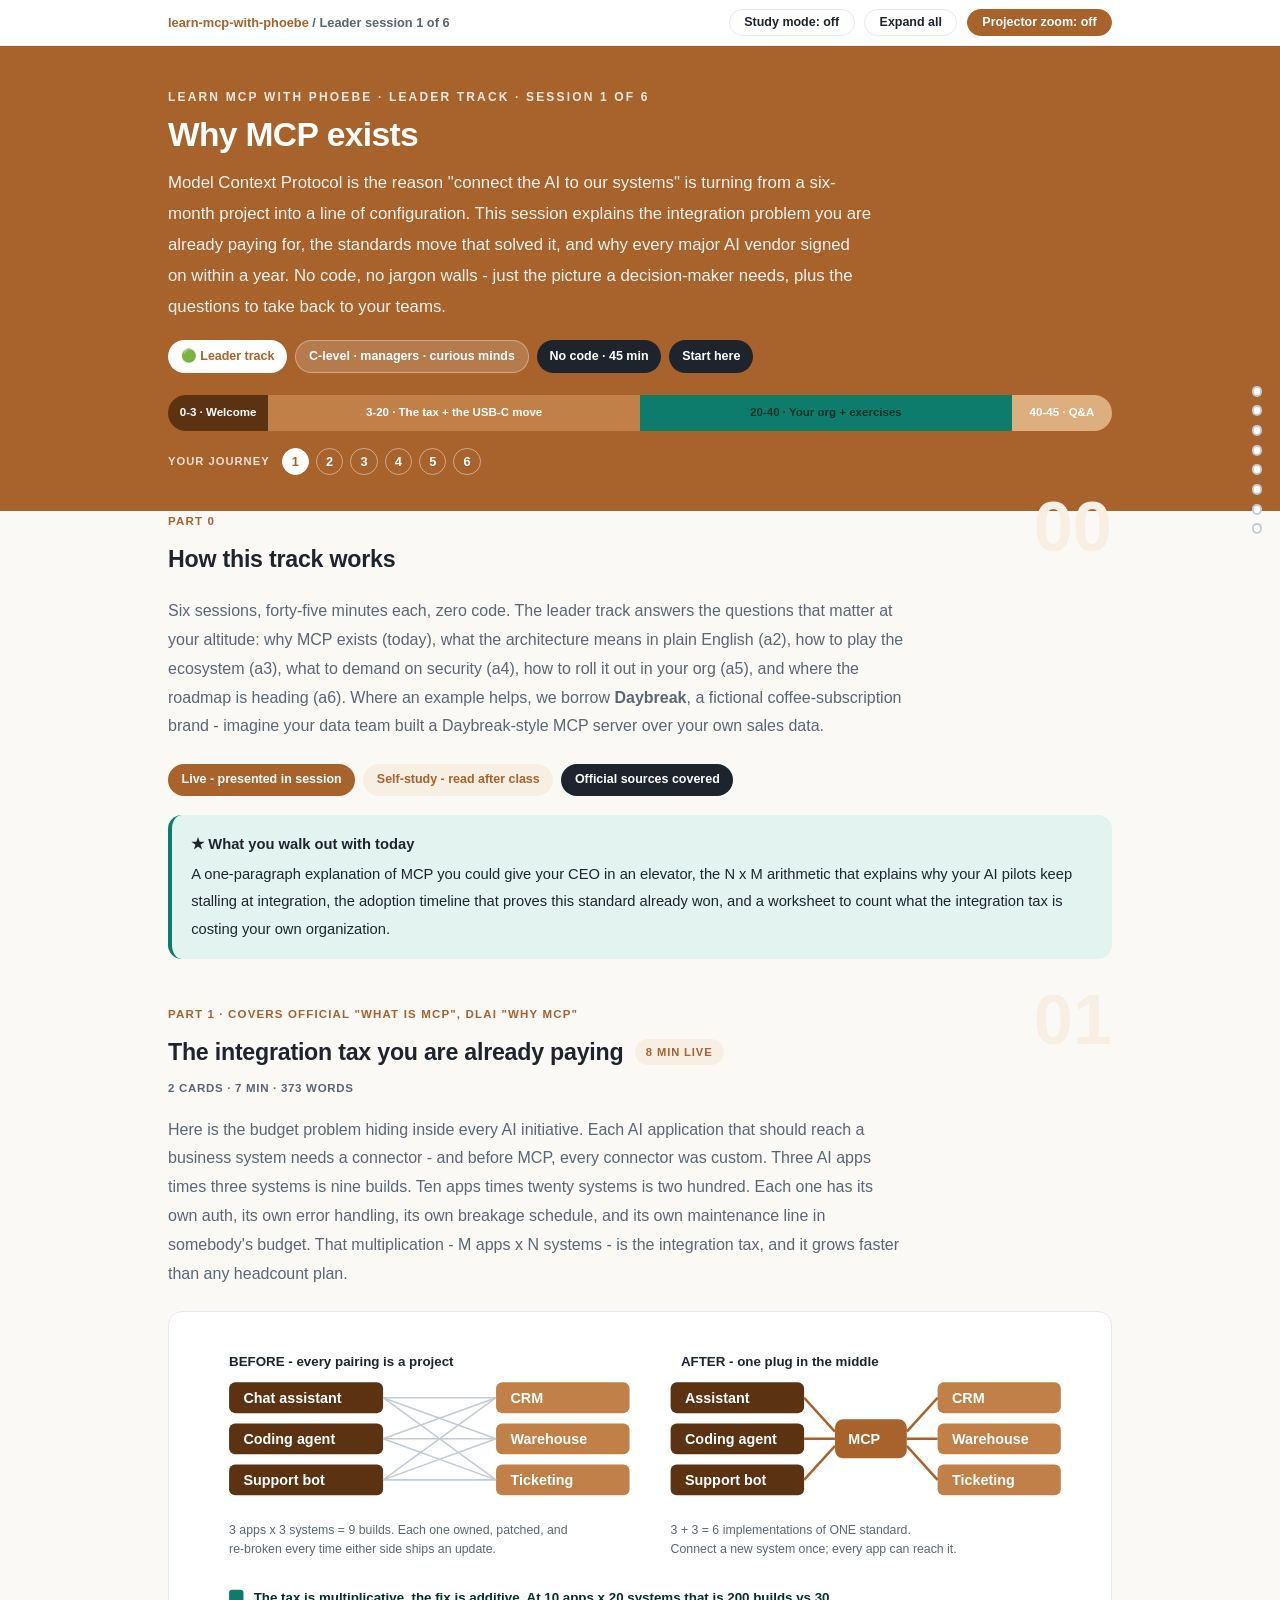
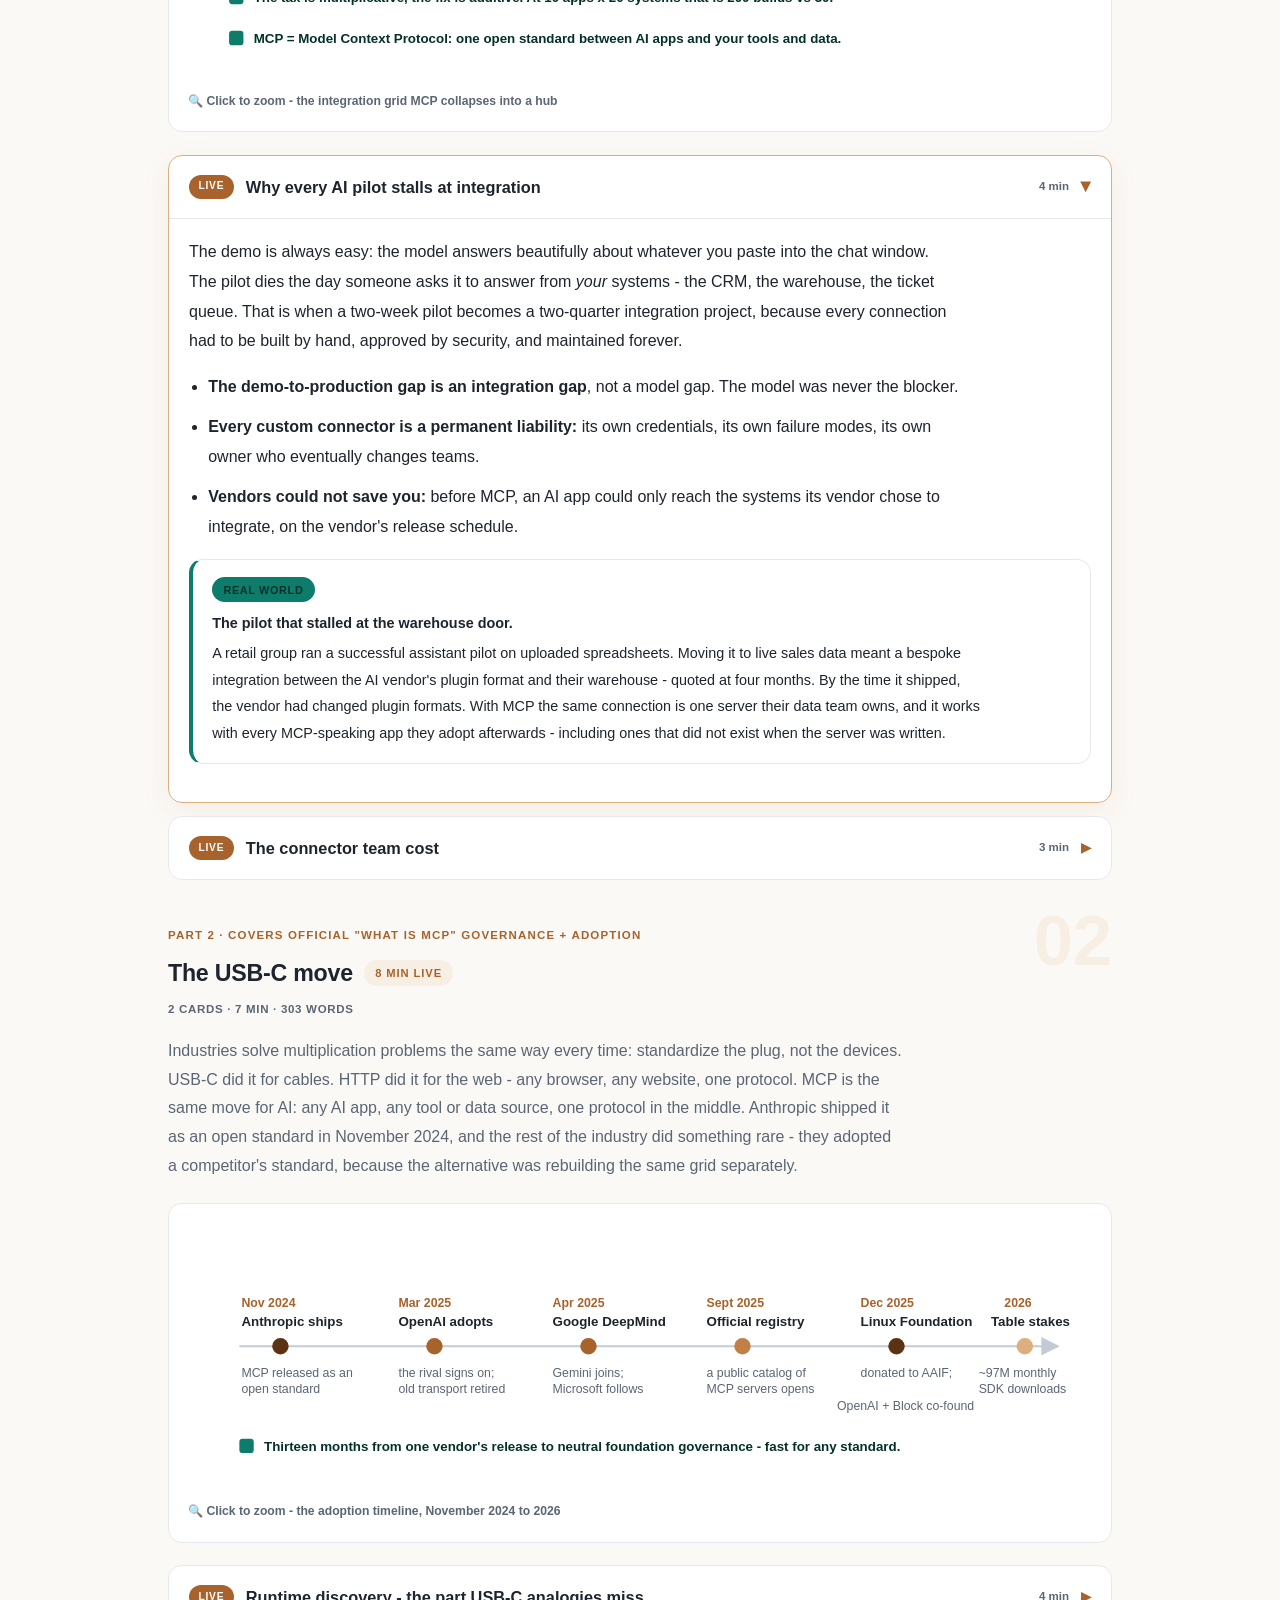
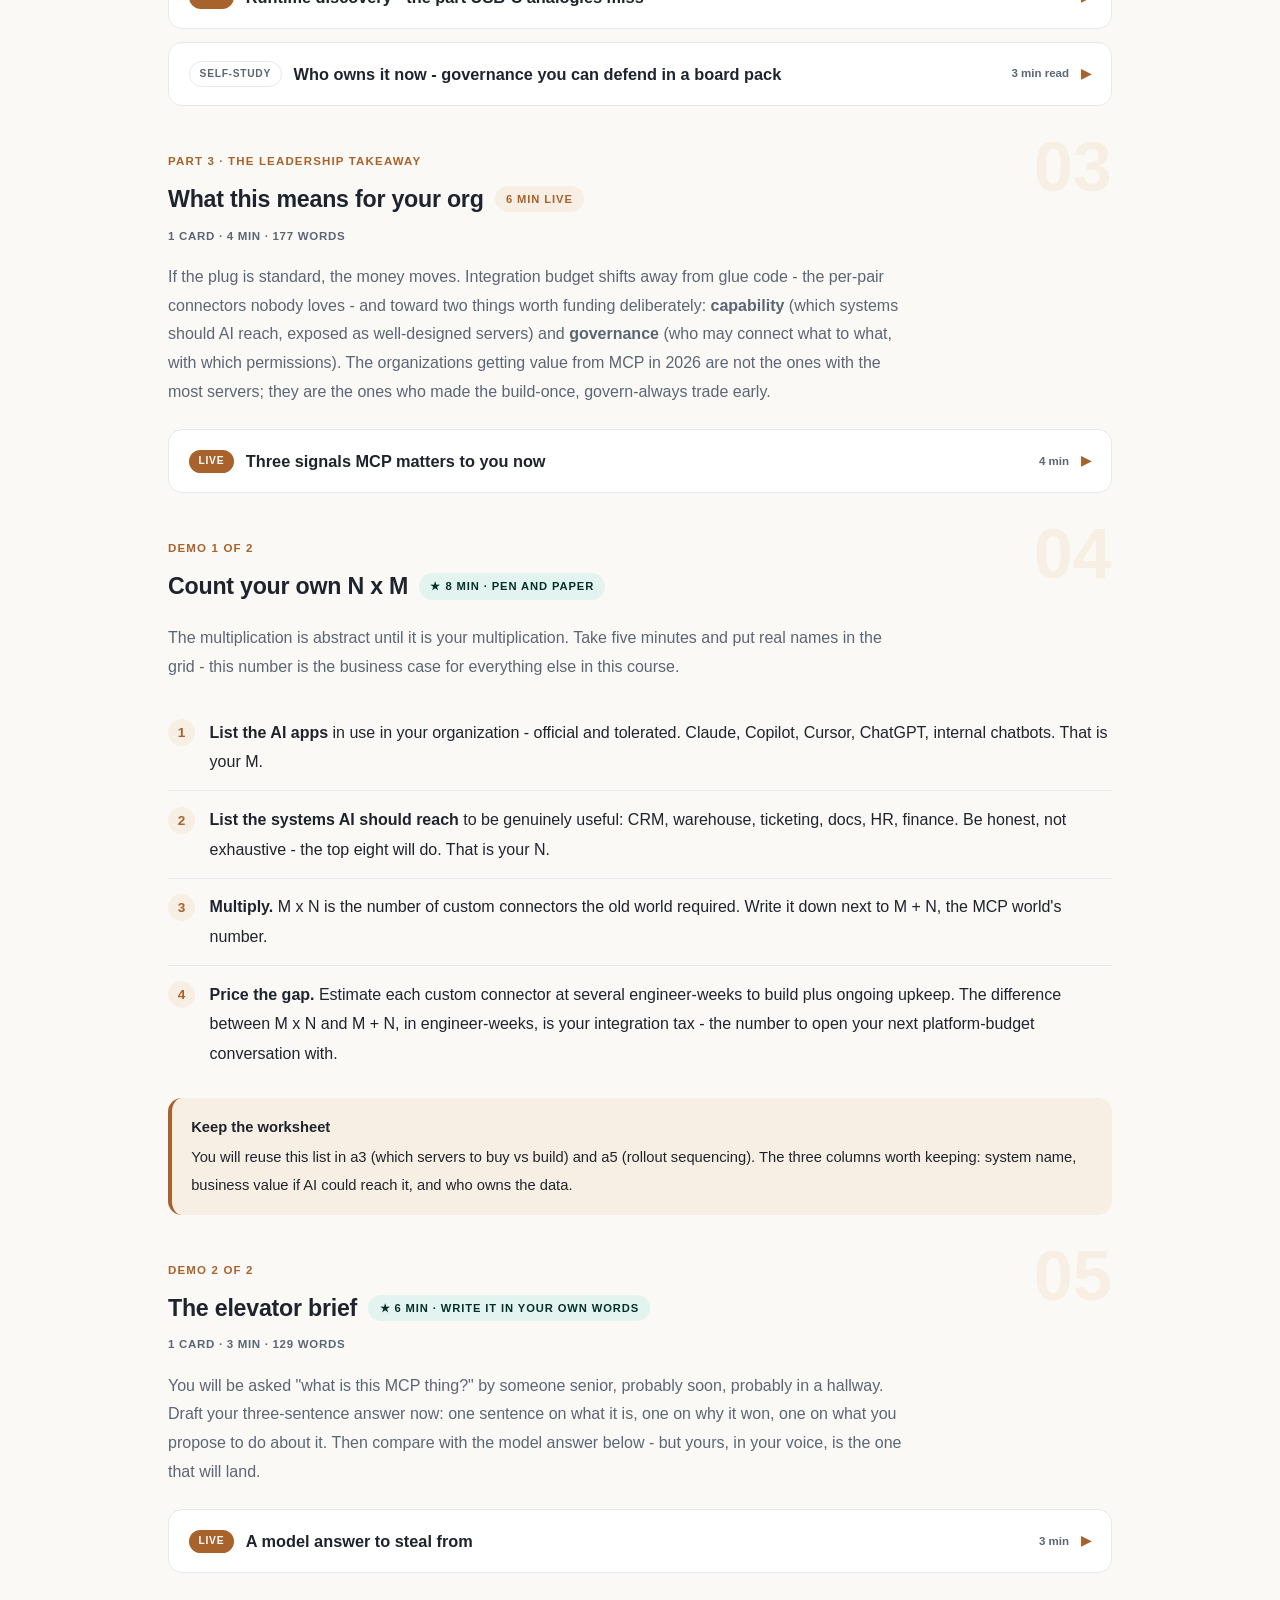
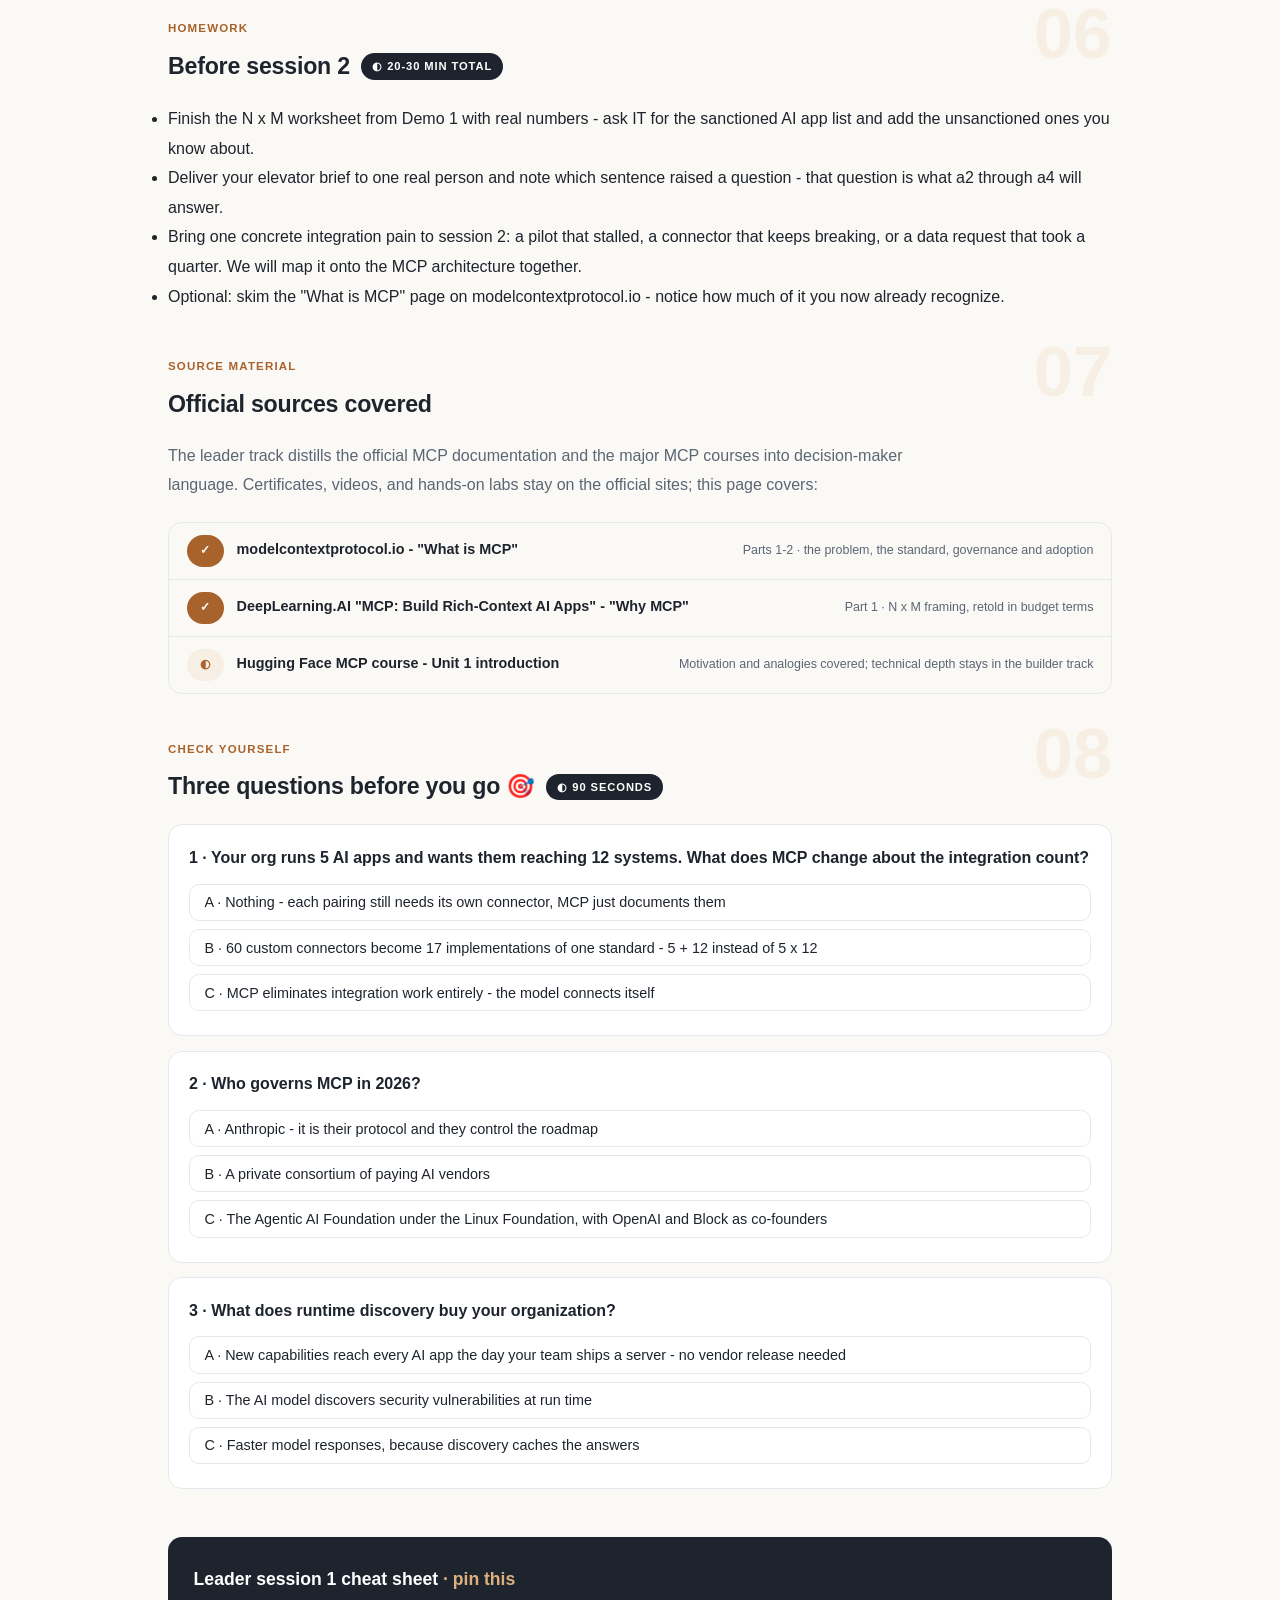
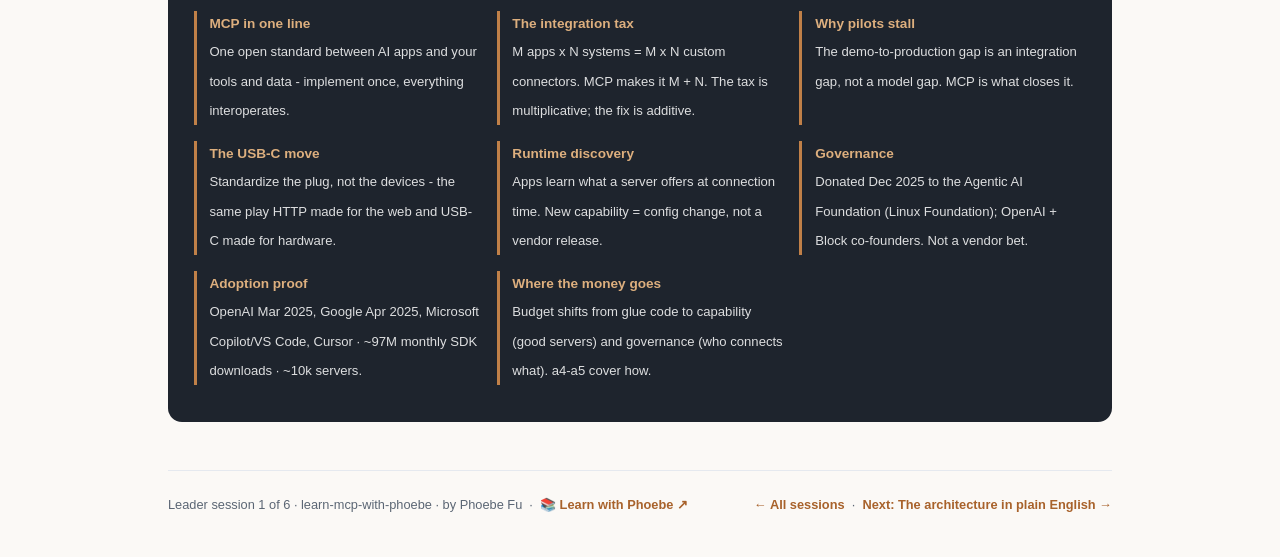
==== commit 8fd3a440: "Give every course a social card, and clear the last diagram overlaps Until now all 77 courses shared" ====
--- a/courses/a1-why-mcp.html
+++ b/courses/a1-why-mcp.html
@@ -3,8 +3,23 @@
 <head>
 <meta charset="UTF-8">
 <meta name="viewport" content="width=device-width, initial-scale=1.0">
+<!-- social:start -->
+<meta name="description" content="Leader session 1 of 6. Six sessions, forty-five minutes each, zero code. The leader track answers the questions that matter at your altitude: why MCP exists (today), what the architecture means in...">
+<meta property="og:type" content="article">
+<meta property="og:site_name" content="Learn with Phoebe">
+<meta property="og:title" content="Why MCP exists - learn mcp with phoebe">
+<meta property="og:description" content="Leader session 1 of 6. Six sessions, forty-five minutes each, zero code. The leader track answers the questions that matter at your altitude: why MCP exists (today), what the architecture means in...">
+<meta property="og:url" content="https://phoebefu6.github.io/learn-mcp-with-phoebe/courses/a1-why-mcp.html">
+<meta property="og:image" content="https://phoebefu6.github.io/learn-mcp-with-phoebe/assets/og-cover.png">
+<meta property="og:image:width" content="1200">
+<meta property="og:image:height" content="630">
+<meta name="twitter:card" content="summary_large_image">
+<meta name="twitter:title" content="Why MCP exists - learn mcp with phoebe">
+<meta name="twitter:description" content="Leader session 1 of 6. Six sessions, forty-five minutes each, zero code. The leader track answers the questions that matter at your altitude: why MCP exists (today), what the architecture means in...">
+<meta name="twitter:image" content="https://phoebefu6.github.io/learn-mcp-with-phoebe/assets/og-cover.png">
+<!-- social:end -->
 <title>Leader session 1 · Why MCP exists - learn mcp with phoebe</title>
-<link rel="stylesheet" href="../assets/style.css?v=5">
+<link rel="stylesheet" href="../assets/style.css?v=6">
 </head>
 <body>
 
@@ -183,7 +198,7 @@
         <text class="tlBd" x="655" y="82">Dec 2025</text>
         <text class="tlB" x="655" y="100">Linux Foundation</text>
         <text class="tlBx" x="655" y="150">donated to AAIF;</text>
-        <text class="tlBx" x="655" y="166">OpenAI + Block co-found</text>
+        <text class="tlBx" x="632" y="182">OpenAI + Block co-found</text>
         <circle cx="815" cy="120" r="8" fill="#DDAF7E"/>
         <text class="tlBd" x="795" y="82">2026</text>
         <text class="tlB" x="782" y="100">Table stakes</text>
@@ -363,6 +378,6 @@
 
 </main>
 
-<script src="../assets/app.js?v=5"></script>
+<script src="../assets/app.js?v=6"></script>
 </body>
 </html>
--- a/assets/style.css
+++ b/assets/style.css
@@ -866,7 +866,8 @@
   /* long inline code tokens and nowrap chips are the two things that still
      forced the page sideways below 640px: let them break rather than push
      the layout. Inside the media query only - desktop is untouched. */
-  :not(pre) > code, .prompt-box span, code span { overflow-wrap: anywhere; word-break: break-word; }
+  :not(pre) > code, .prompt-box span, code span,
+  p span, li span, td span { overflow-wrap: anywhere; word-break: break-word; }
   .chip, .syn-chip, .pill, .mode, .tag { white-space: normal; max-width: 100%; }
 
   /* the agenda bar truncated its own labels into nonsense - stack it */
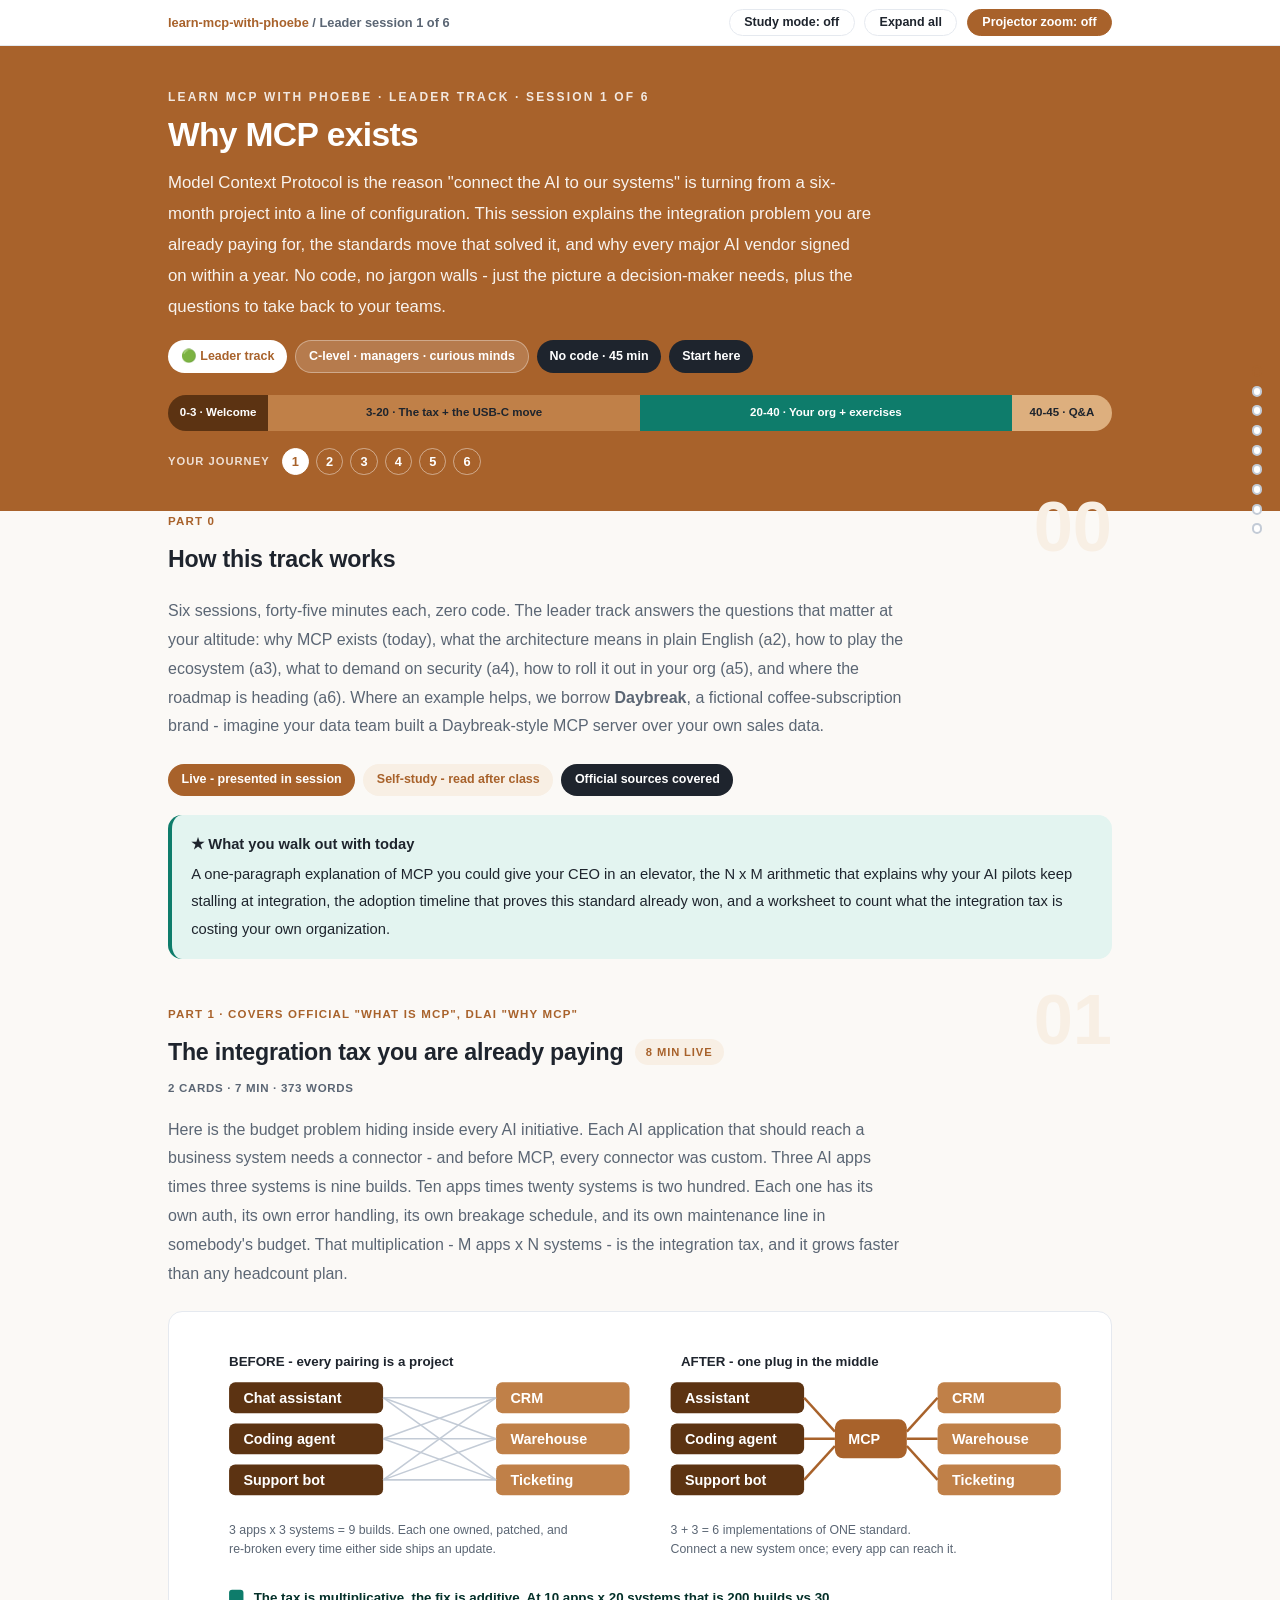
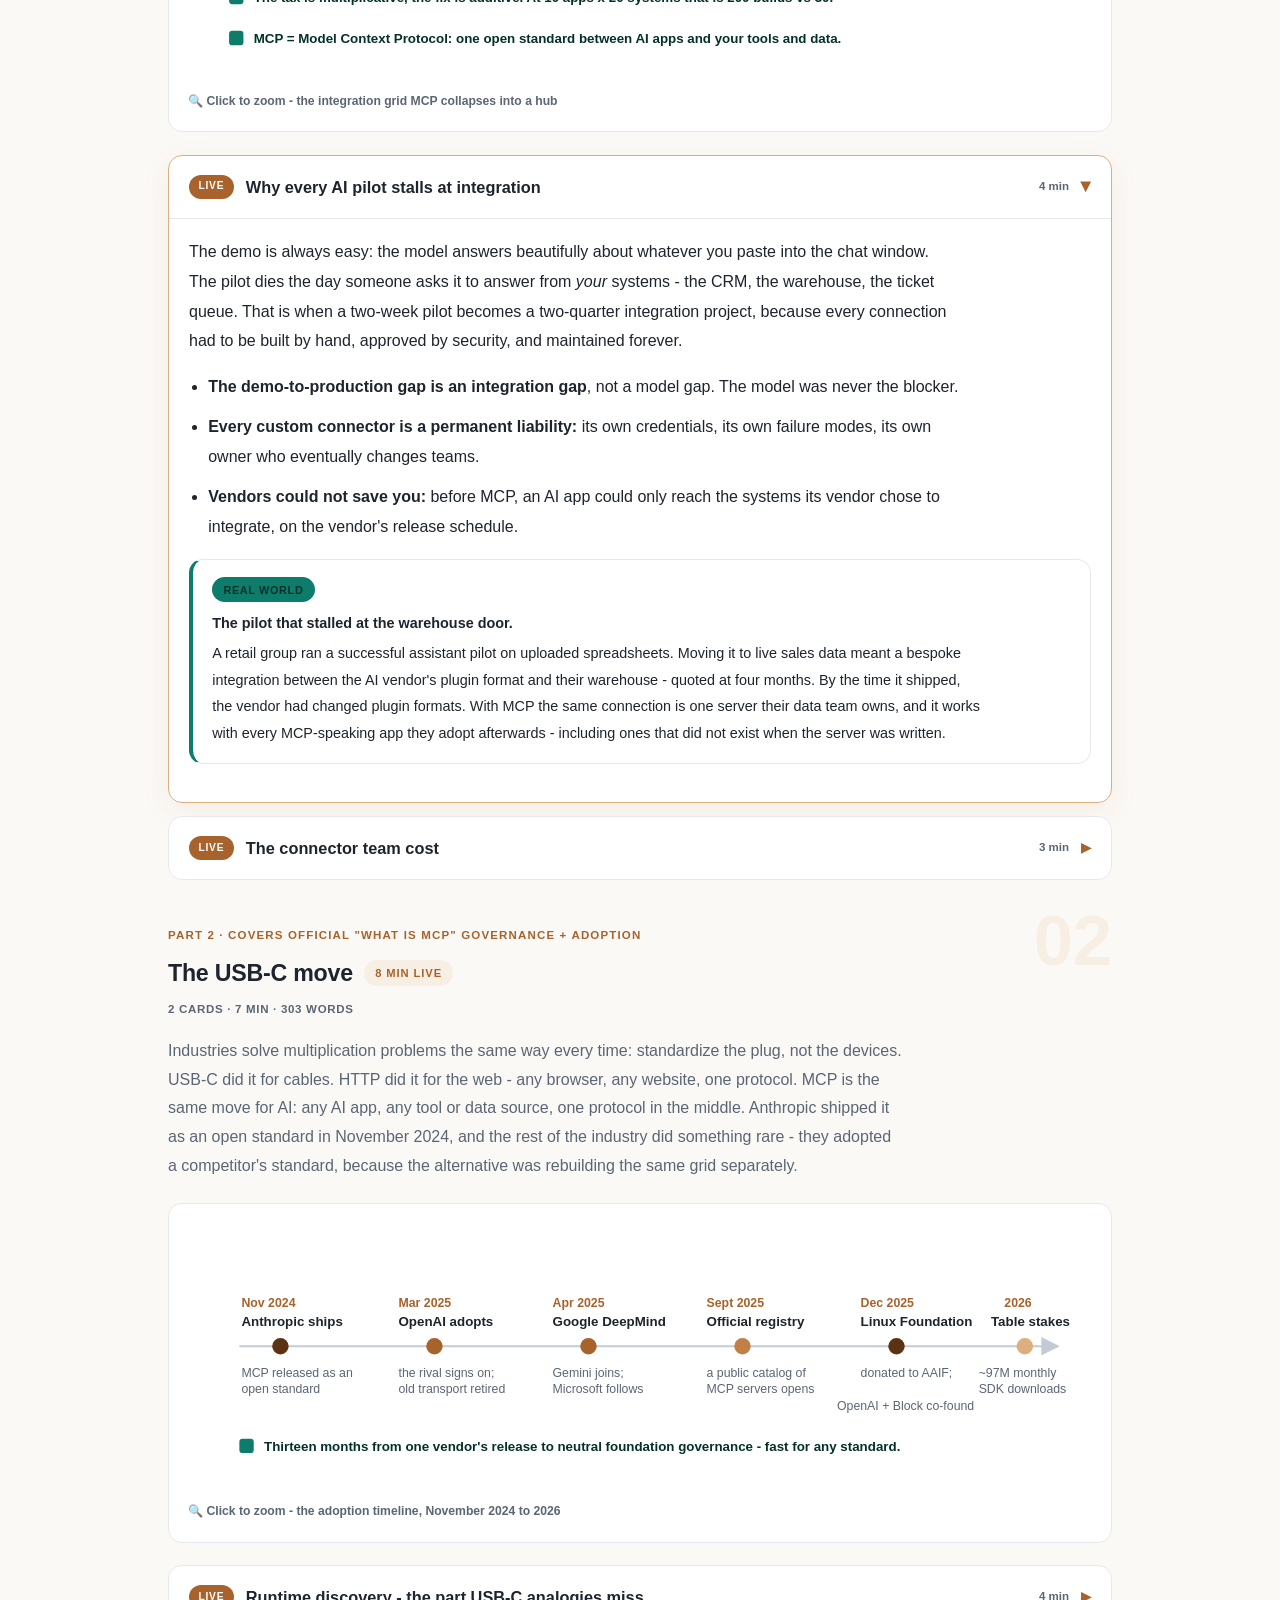
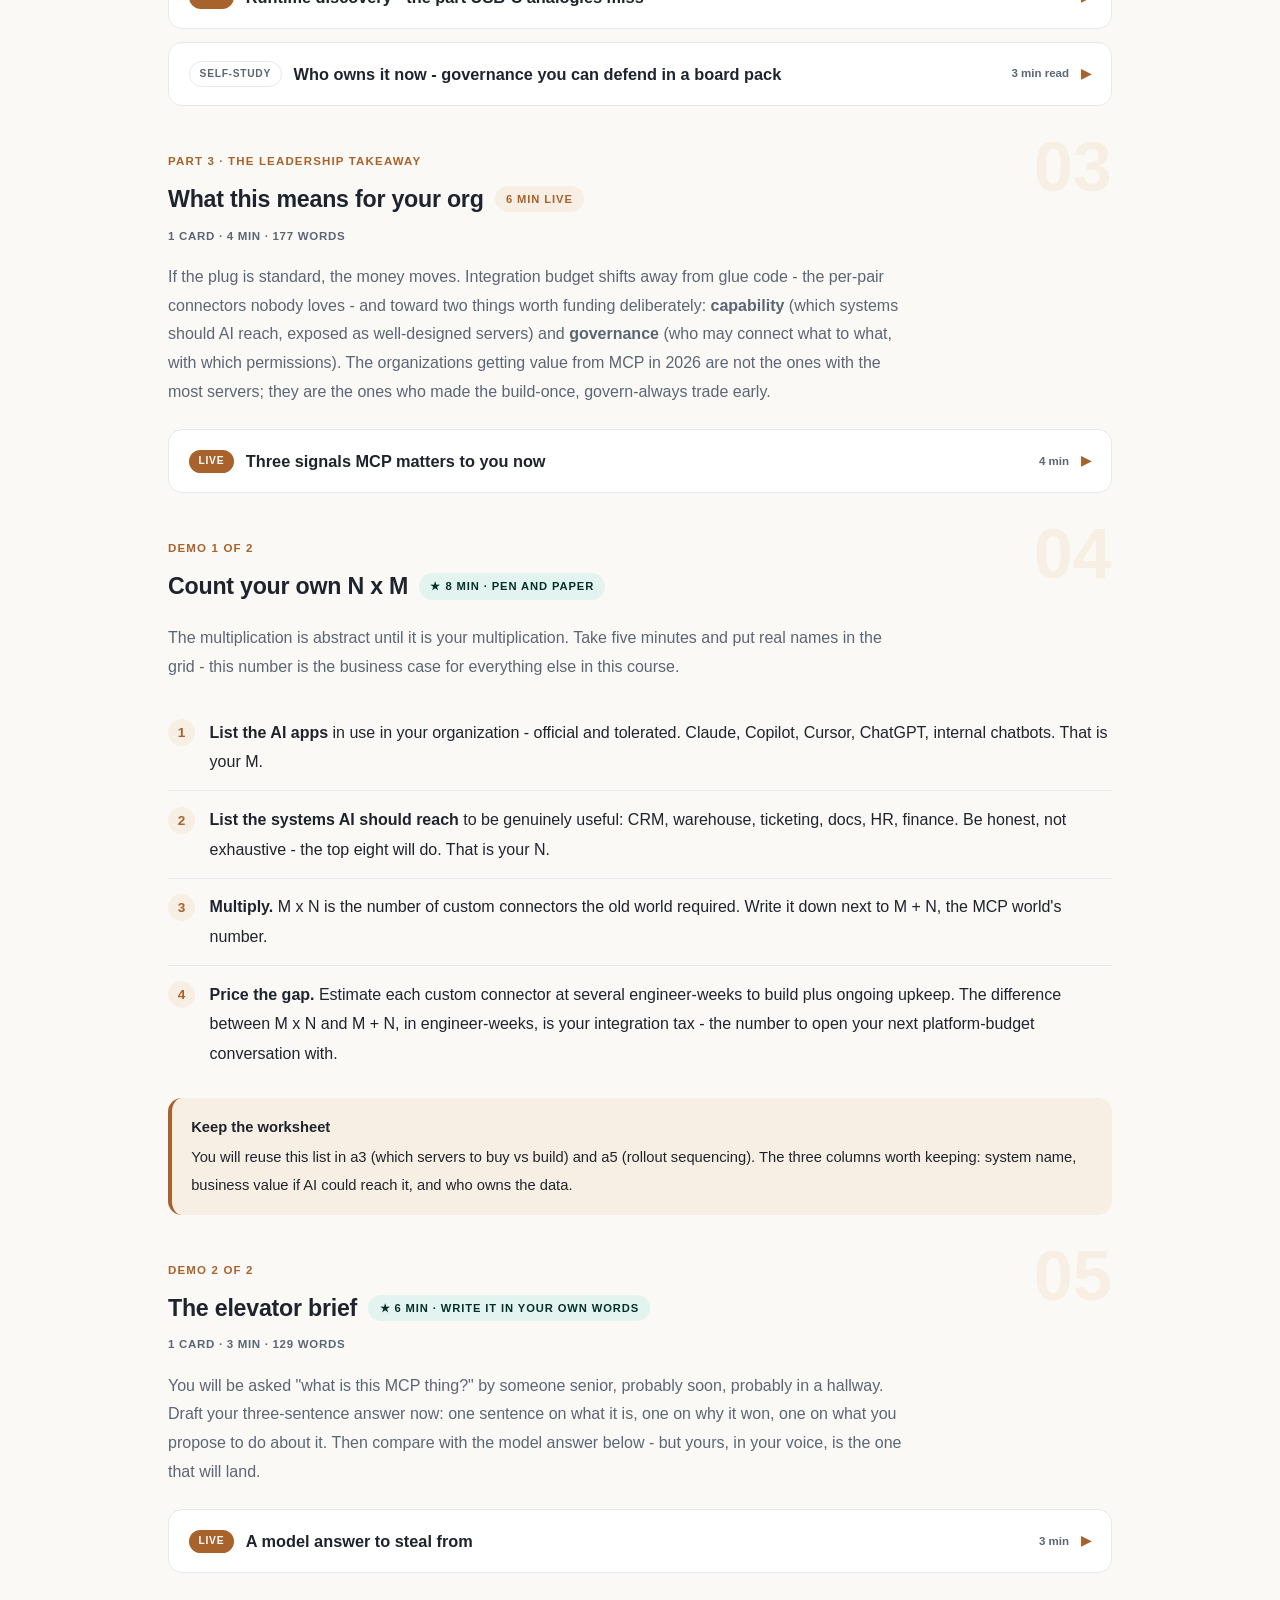
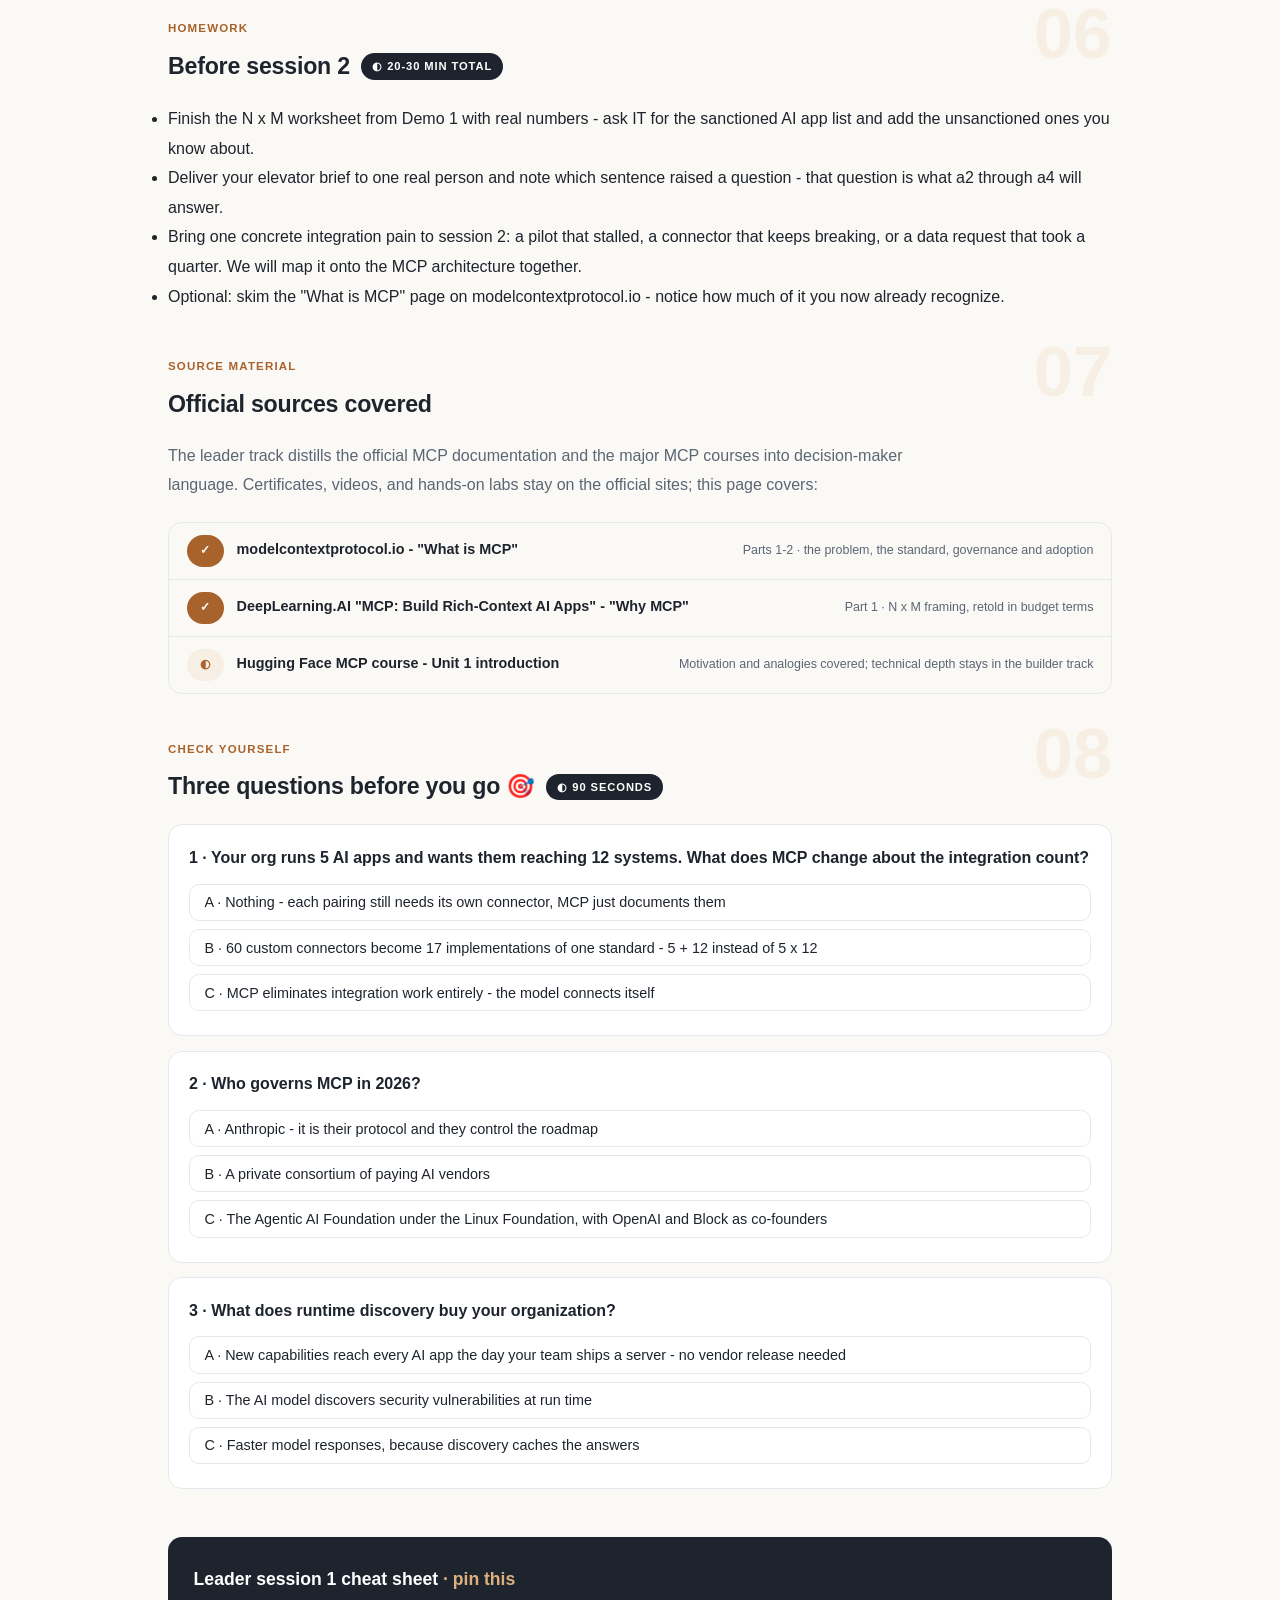
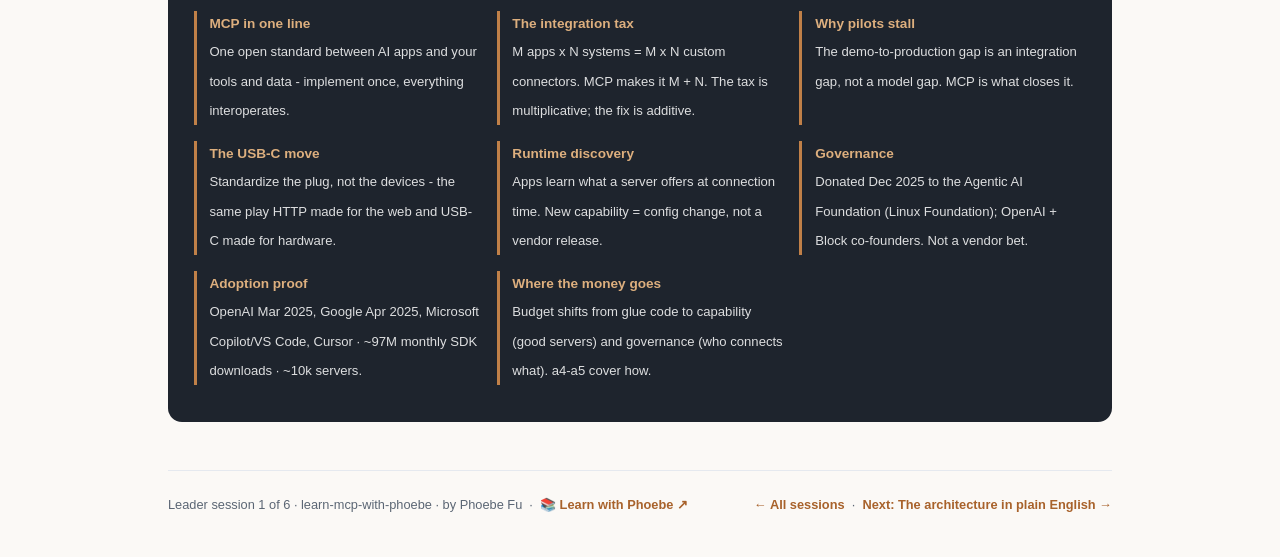
==== commit f96386e6: "Fix agenda band contrast, which was unreadable estate-wide The .agenda block hardcodes color:#fff on" ====
--- a/courses/a1-why-mcp.html
+++ b/courses/a1-why-mcp.html
@@ -19,7 +19,7 @@
 <meta name="twitter:image" content="https://phoebefu6.github.io/learn-mcp-with-phoebe/assets/og-cover.png">
 <!-- social:end -->
 <title>Leader session 1 · Why MCP exists - learn mcp with phoebe</title>
-<link rel="stylesheet" href="../assets/style.css?v=6">
+<link rel="stylesheet" href="../assets/style.css?v=7">
 </head>
 <body>
 
--- a/assets/style.css
+++ b/assets/style.css
@@ -88,9 +88,9 @@
 }
 .agenda span { padding: .45rem .3rem; white-space: nowrap; overflow: hidden; text-overflow: ellipsis; }
 .agenda .a1 { background: var(--indigo-deep); }
-.agenda .a2 { background: var(--indigo-mid); }
-.agenda .a3 { background: var(--amber); color: var(--amber-ink); }
-.agenda .a4 { background: var(--indigo-soft); }
+.agenda .a2 { background: var(--indigo-mid); color: var(--ink); }
+.agenda .a3 { background: var(--amber); color: #fff; }
+.agenda .a4 { background: var(--indigo-soft); color: var(--ink); }
 
 /* ---------- toolbar ---------- */
 .toolbar {
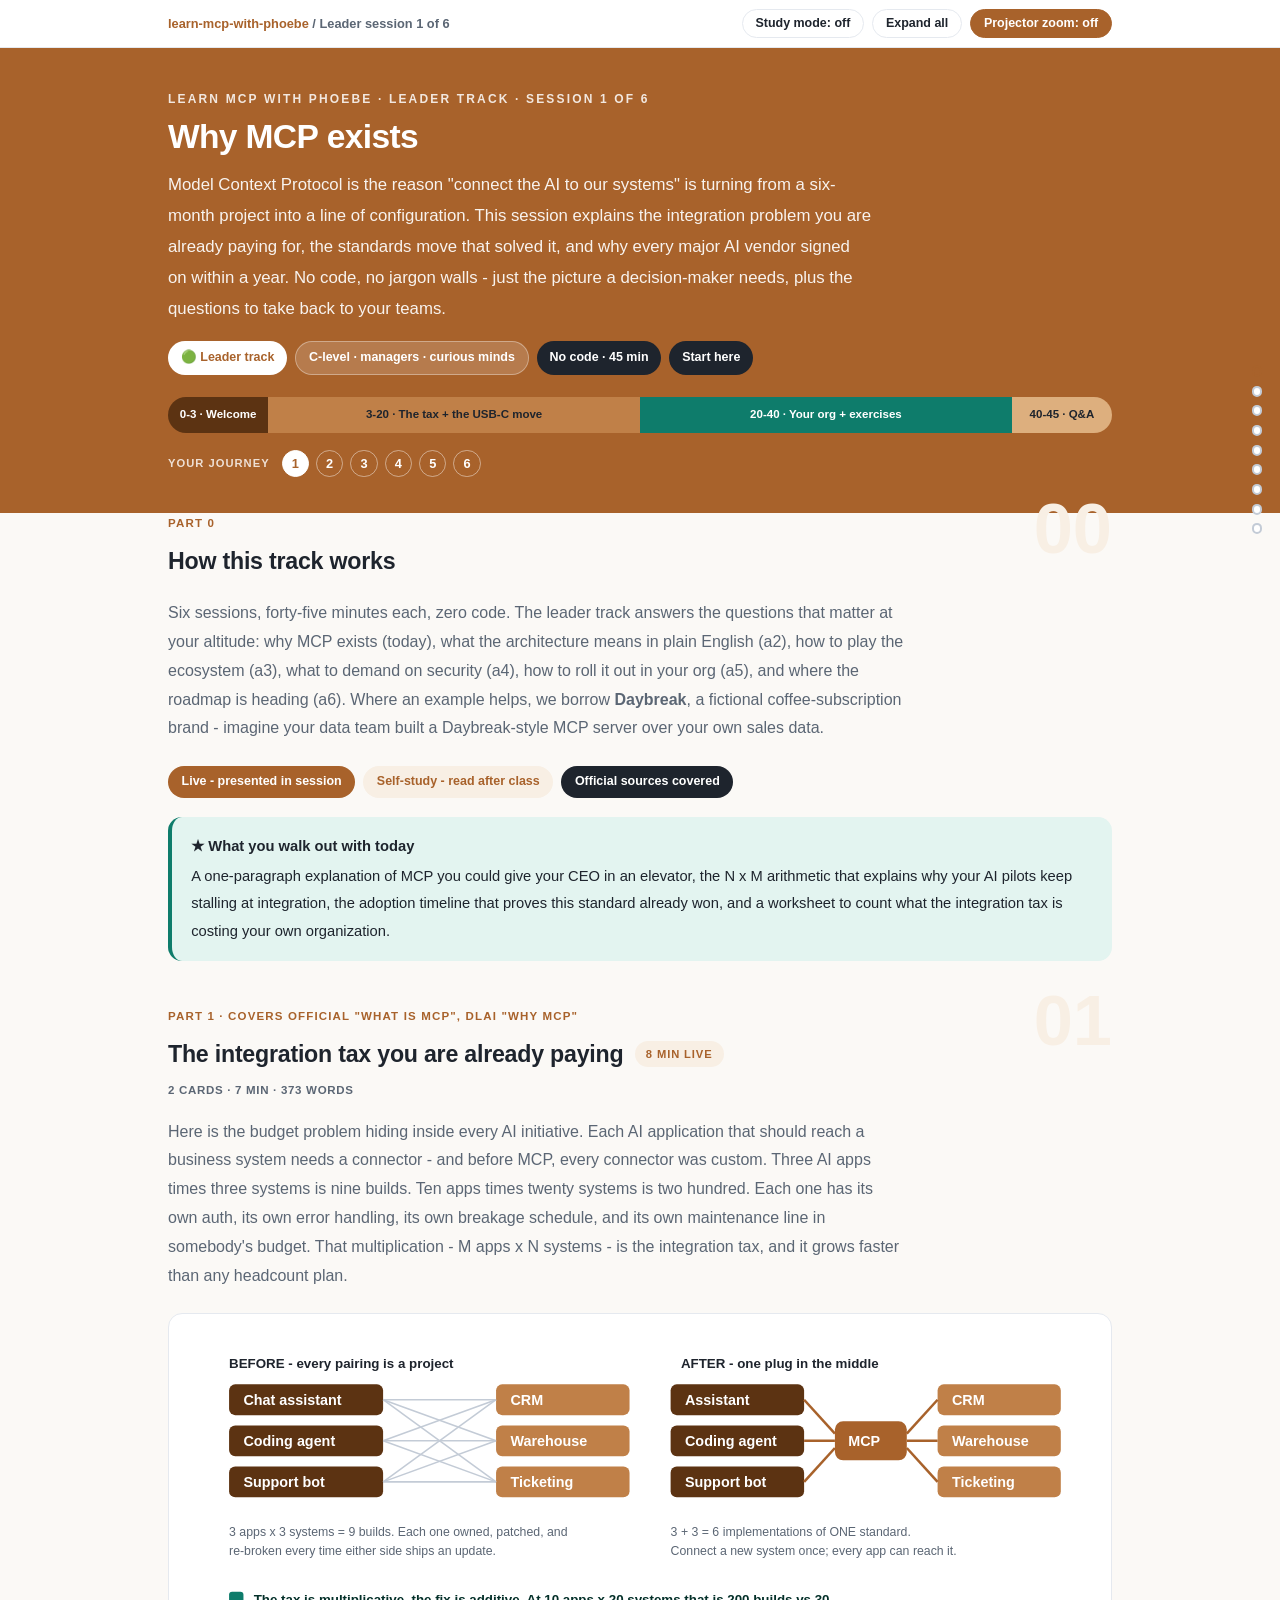
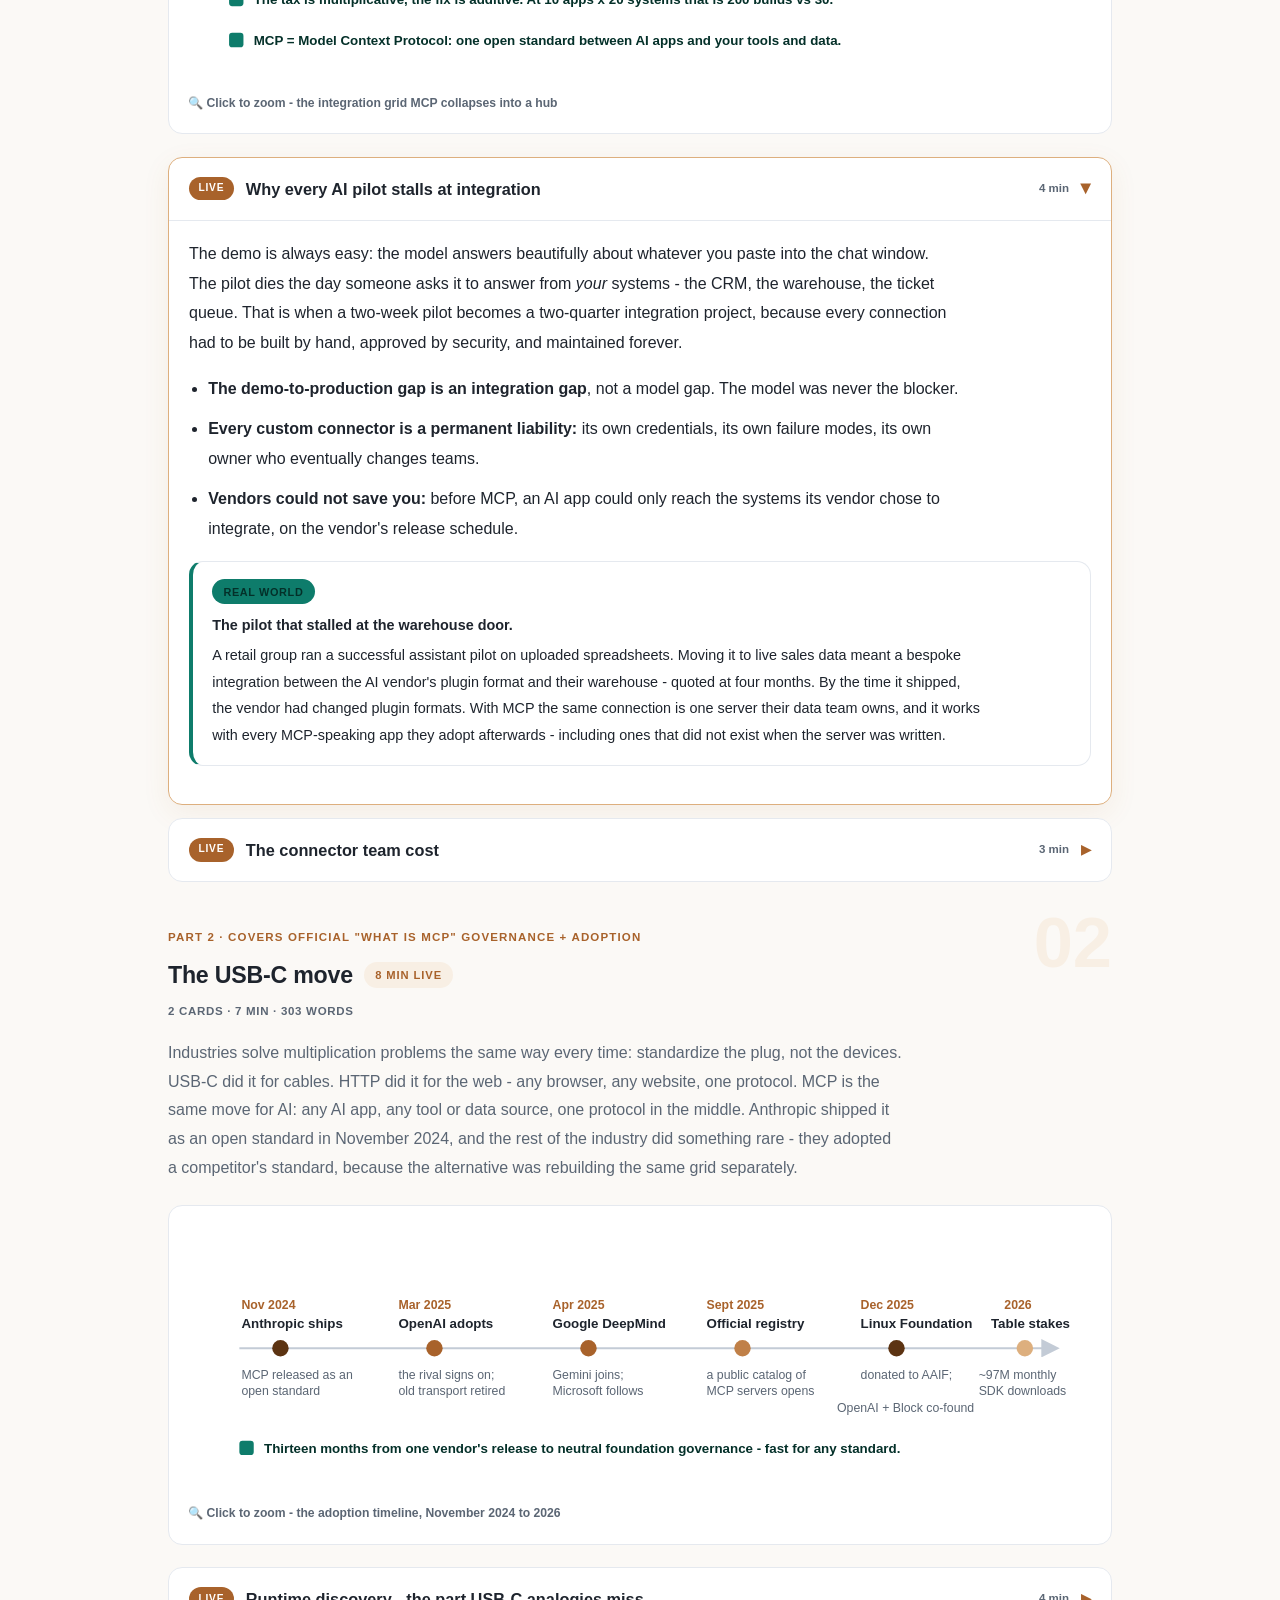
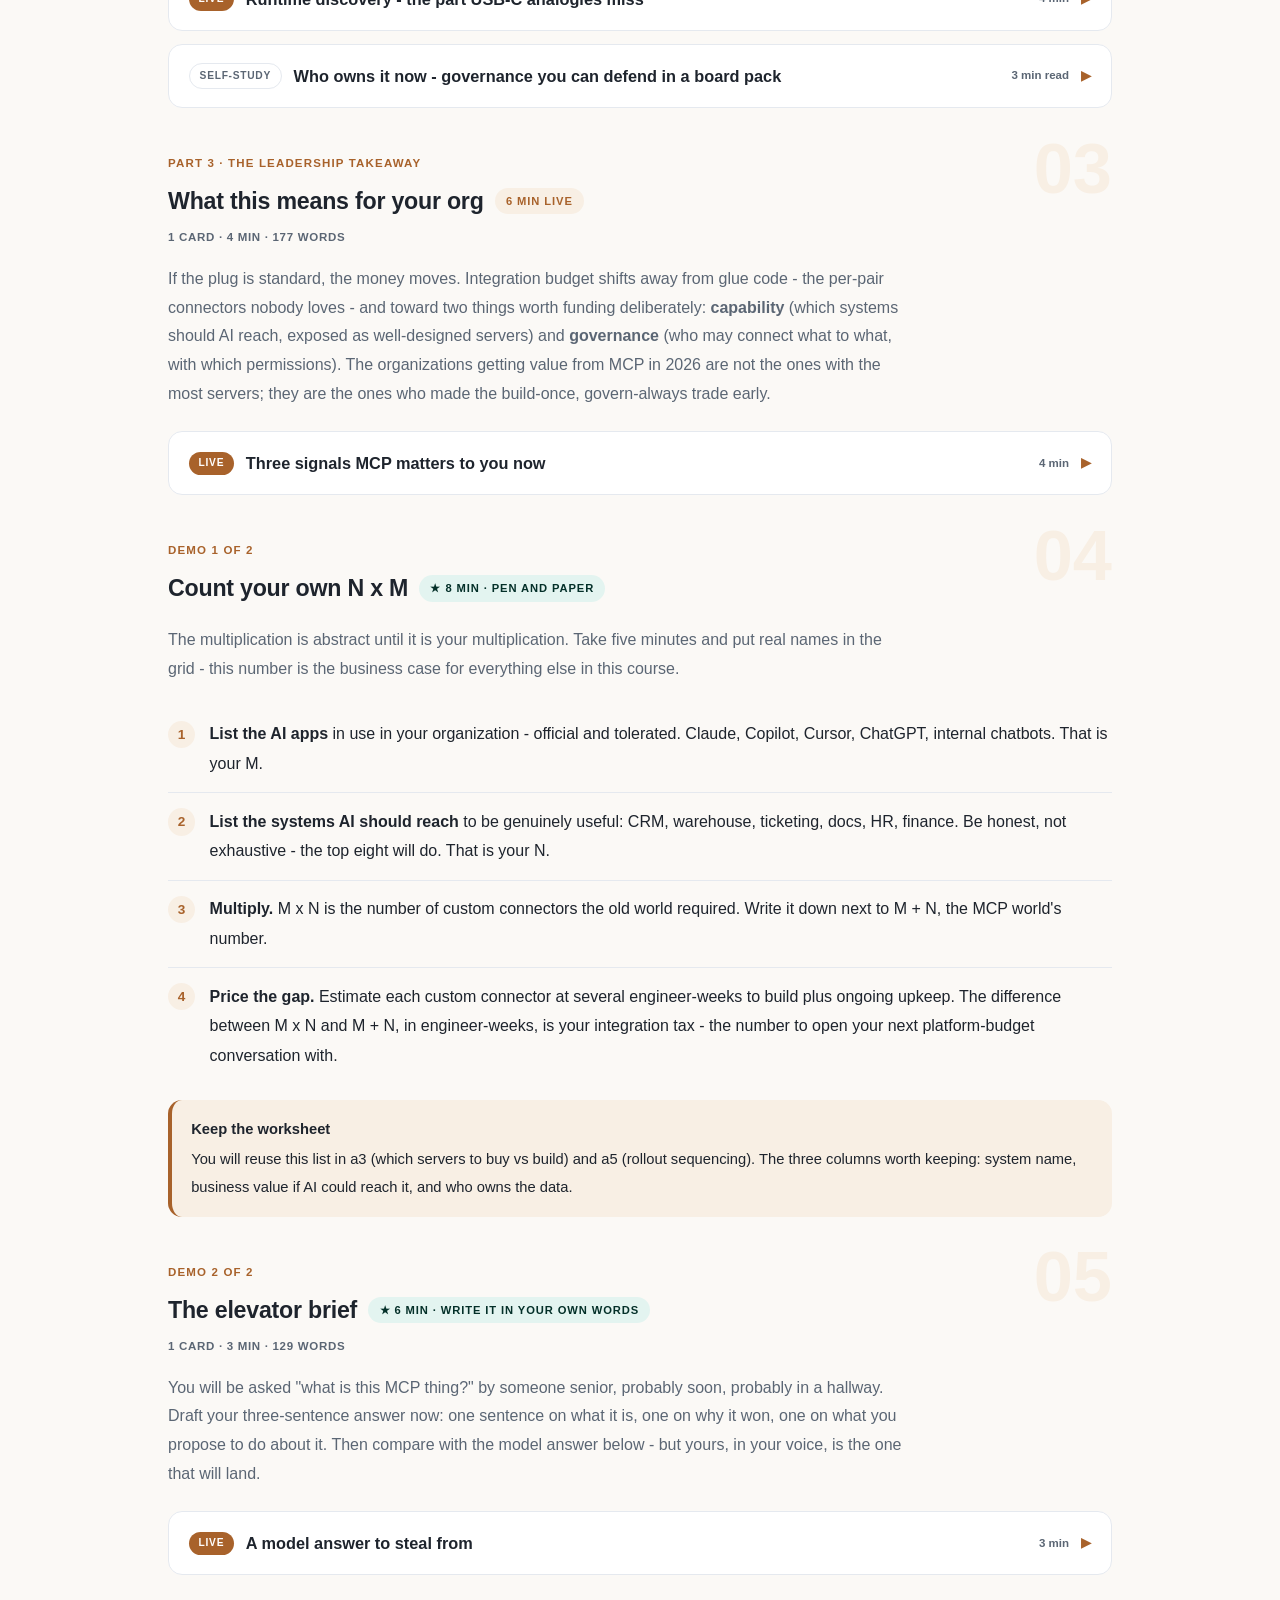
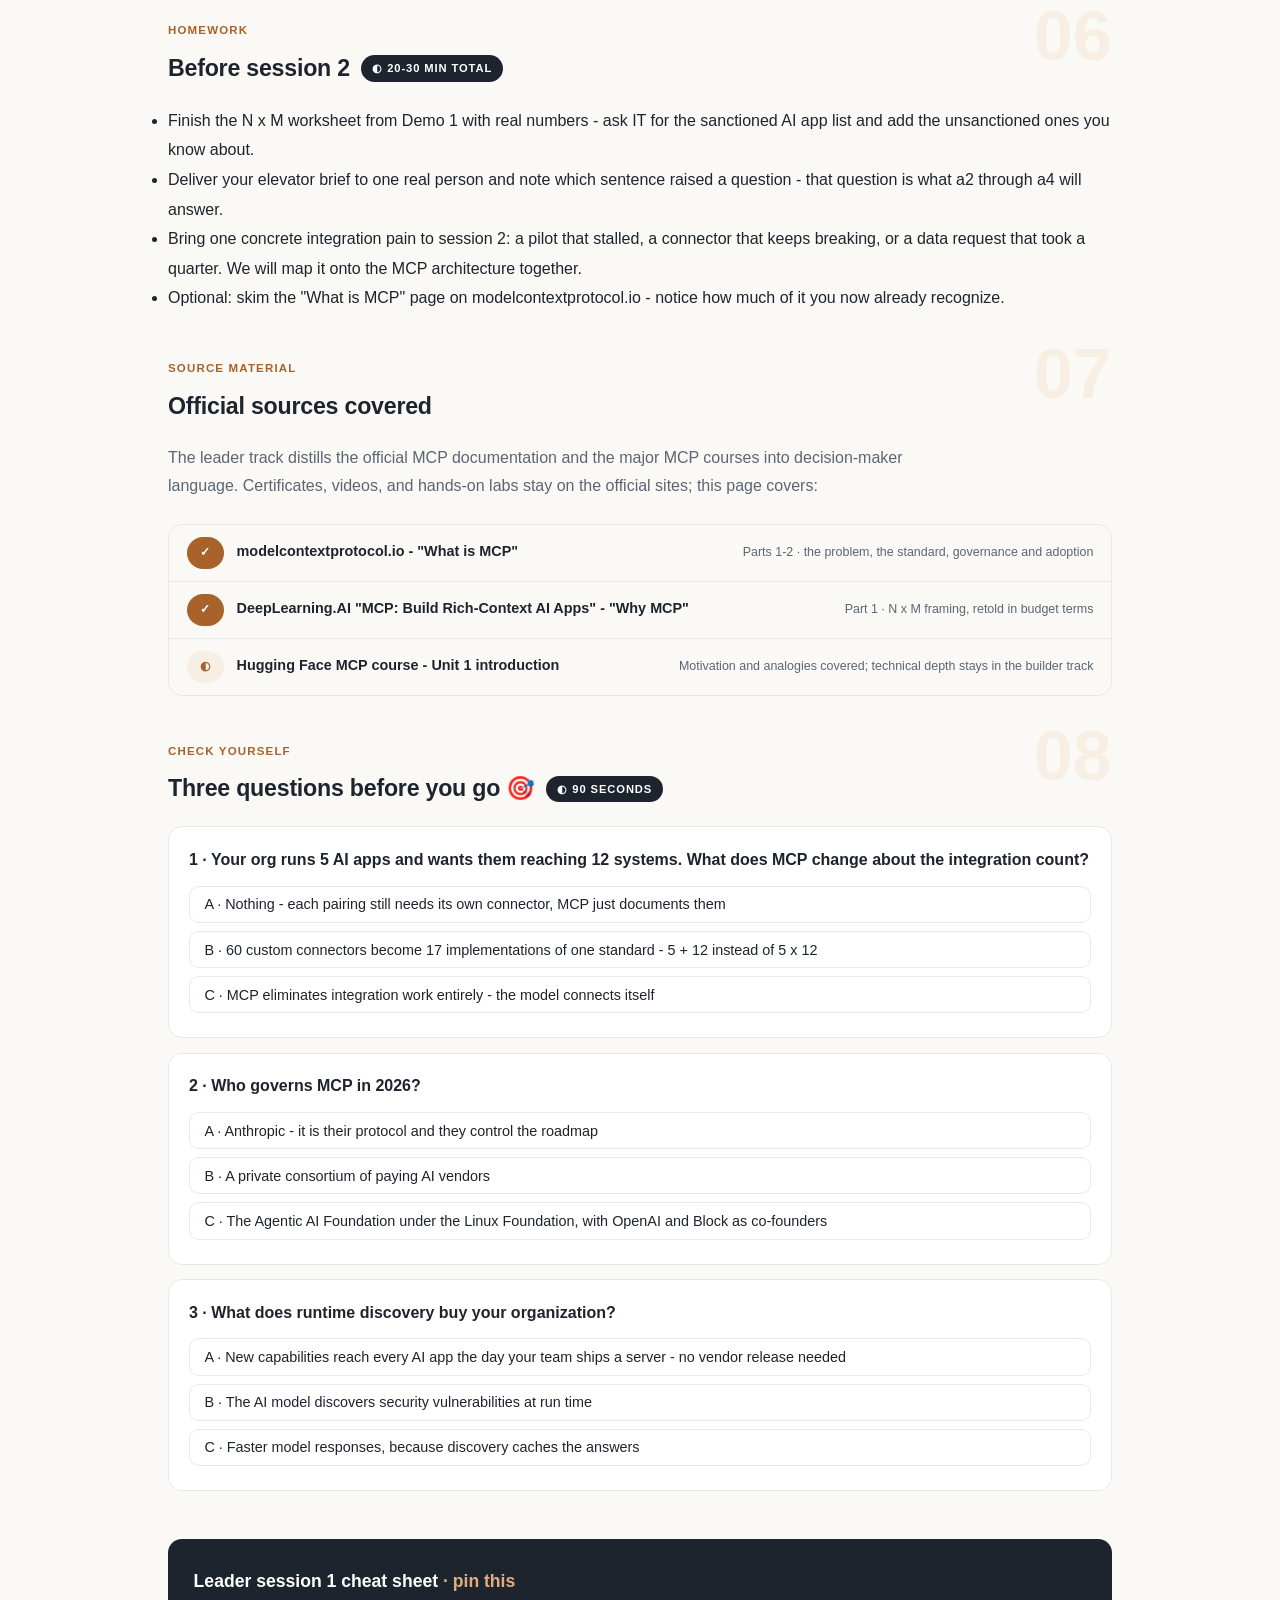
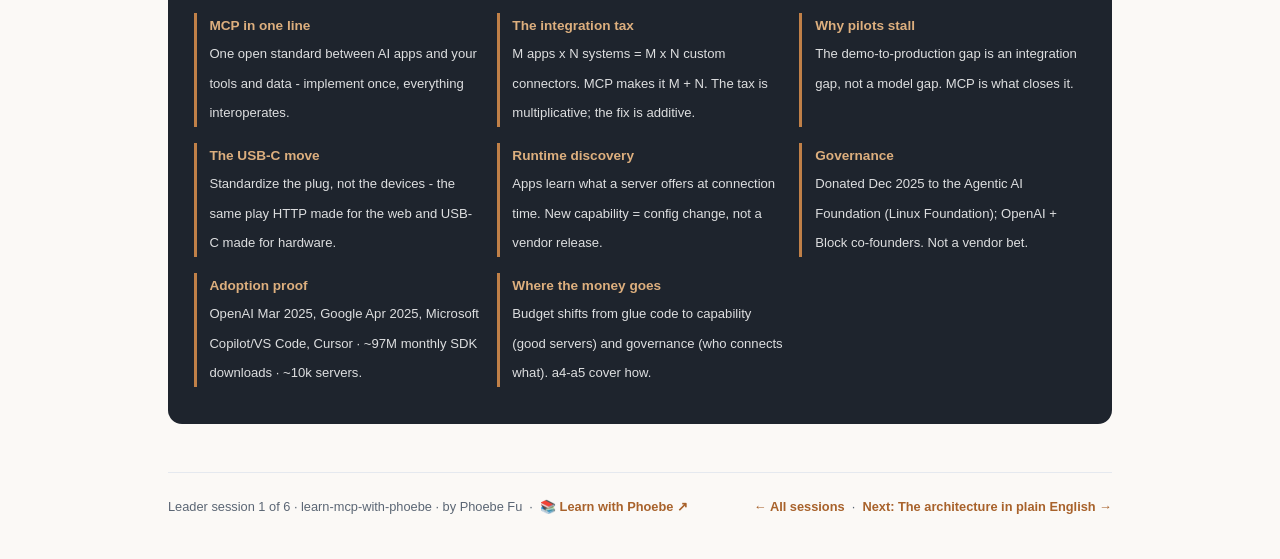
==== commit d51d778a: "Layout: code boxes stack under step text; toolbar is one row Shared-template defect, live estate-wid" ====
--- a/courses/a1-why-mcp.html
+++ b/courses/a1-why-mcp.html
@@ -19,7 +19,7 @@
 <meta name="twitter:image" content="https://phoebefu6.github.io/learn-mcp-with-phoebe/assets/og-cover.png">
 <!-- social:end -->
 <title>Leader session 1 · Why MCP exists - learn mcp with phoebe</title>
-<link rel="stylesheet" href="../assets/style.css?v=7">
+<link rel="stylesheet" href="../assets/style.css?v=9">
 </head>
 <body>
 
--- a/assets/style.css
+++ b/assets/style.css
@@ -102,8 +102,9 @@
   border-bottom: 1px solid var(--hairline);
   padding: .55rem 0;
 }
-.toolbar .wrap { display: flex; align-items: center; gap: .6rem; }
-.toolbar .crumb { font-size: .8rem; color: var(--muted); font-weight: 600; margin-right: auto; }
+.toolbar .wrap { display: flex; align-items: center; gap: .5rem; flex-wrap: nowrap; }
+.toolbar .crumb { font-size: .8rem; color: var(--muted); font-weight: 600; margin-right: auto; min-width: 0; white-space: nowrap; overflow: hidden; text-overflow: ellipsis; }
+.toolbar .btn { white-space: nowrap; flex: none; padding: .38rem .8rem; font-size: .78rem; line-height: 1.2; }
 .toolbar .crumb a { color: var(--indigo); text-decoration: none; }
 .btn {
   border: 1px solid var(--hairline);
@@ -303,11 +304,15 @@
 /* ---------- demo steps ---------- */
 .steps { counter-reset: step; margin: .6rem 0 1rem; }
 .step {
-  display: flex;
-  gap: .9rem;
+  display: grid;
+  grid-template-columns: max-content minmax(0, 1fr);
+  column-gap: .9rem;
+  row-gap: .2rem;
   padding: .85rem 0;
   border-bottom: .5px solid var(--hairline);
 }
+.step > * { grid-column: 2; min-width: 0; }
+.step > .prompt-box { margin: .8rem 0 .4rem; }
 .step:last-child { border-bottom: none; }
 .step::before {
   counter-increment: step;
@@ -859,7 +864,10 @@
   /* 44px tap targets */
   details.card summary { min-height: 44px; }
   .qopt { min-height: 44px; display: flex; align-items: center; padding: .7rem .9rem; }
-  .toolbar .btn, .pagefoot a { min-height: 44px; display: inline-flex; align-items: center; }
+  .toolbar .btn, .pagefoot a { min-height: 44px; display: inline-flex; align-items: center; justify-content: center; }
+  .toolbar .crumb, .toolbar #zoom-toggle { display: none; }
+  .toolbar .btn { flex: 1 1 0; padding: .3rem .4rem; font-size: .72rem; }
+  table.clean { display: block; overflow-x: auto; -webkit-overflow-scrolling: touch; }
 }
 
 @media (max-width: 640px) {
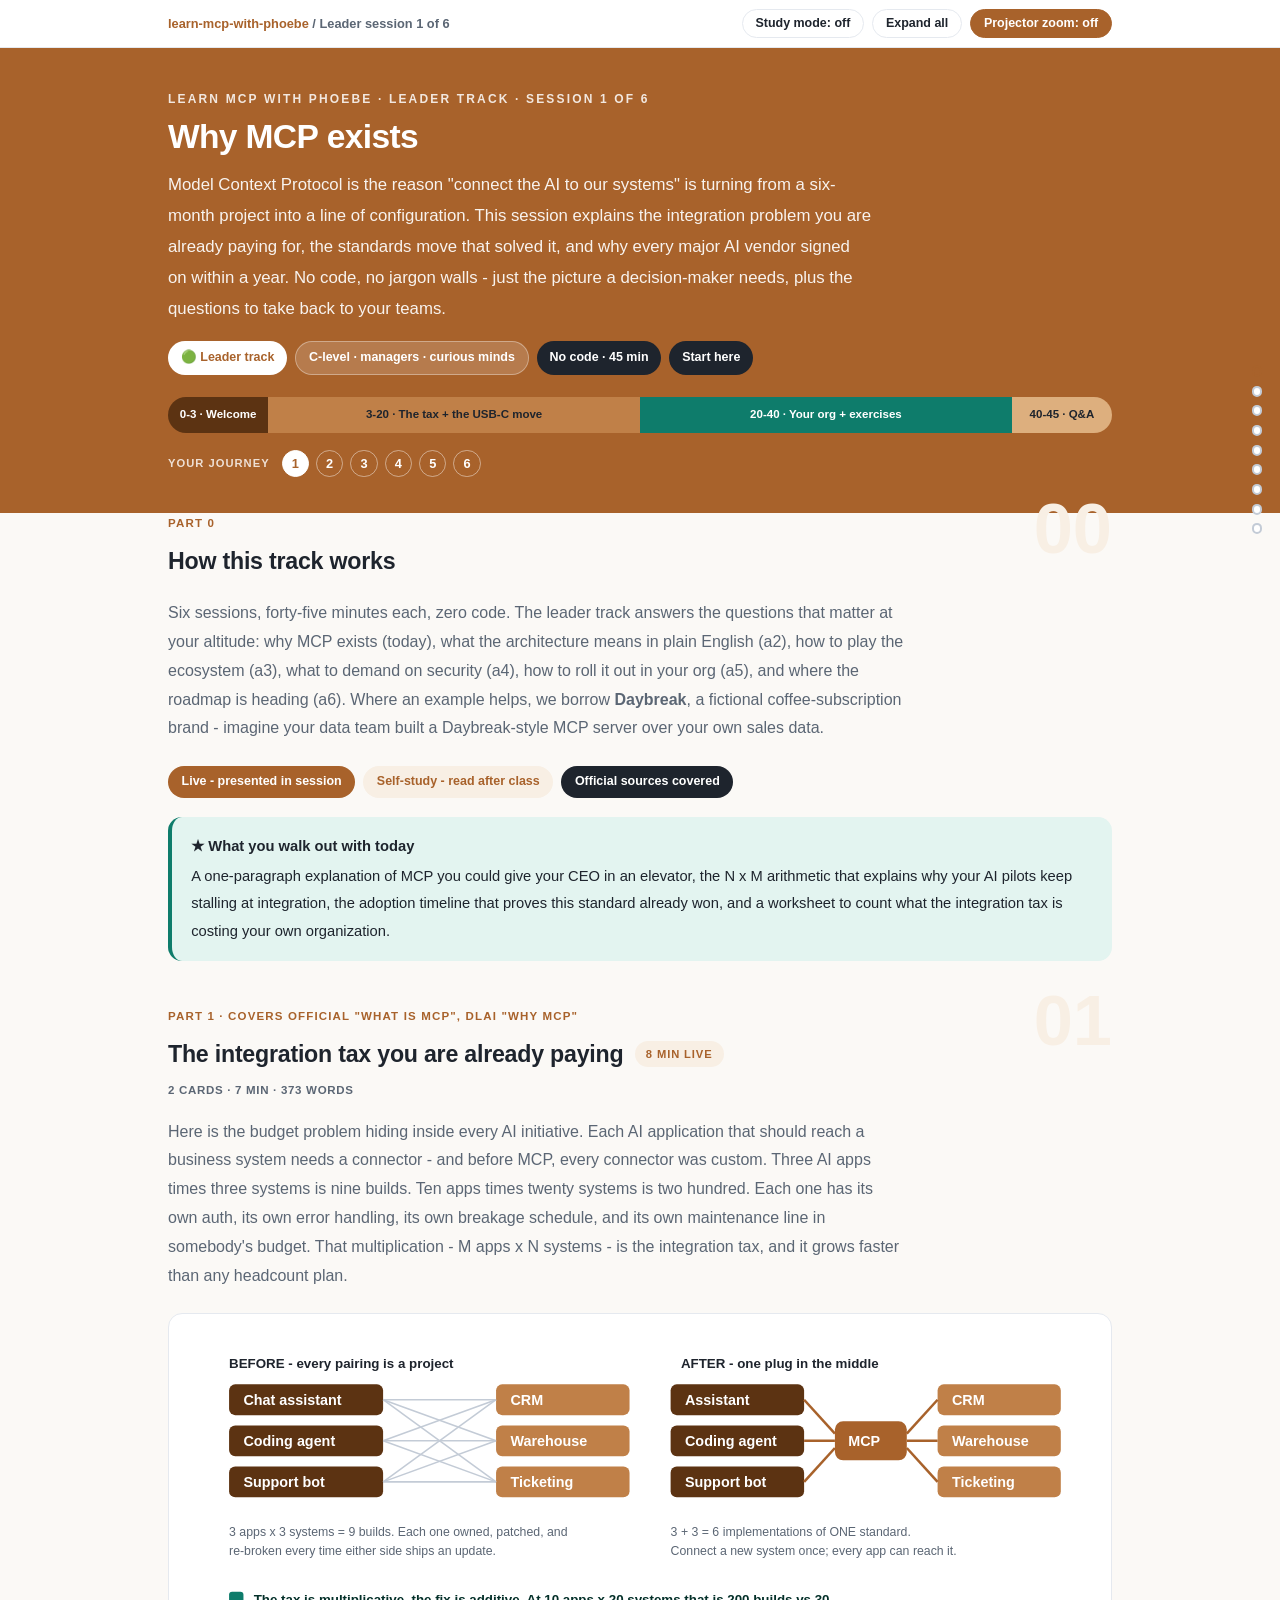
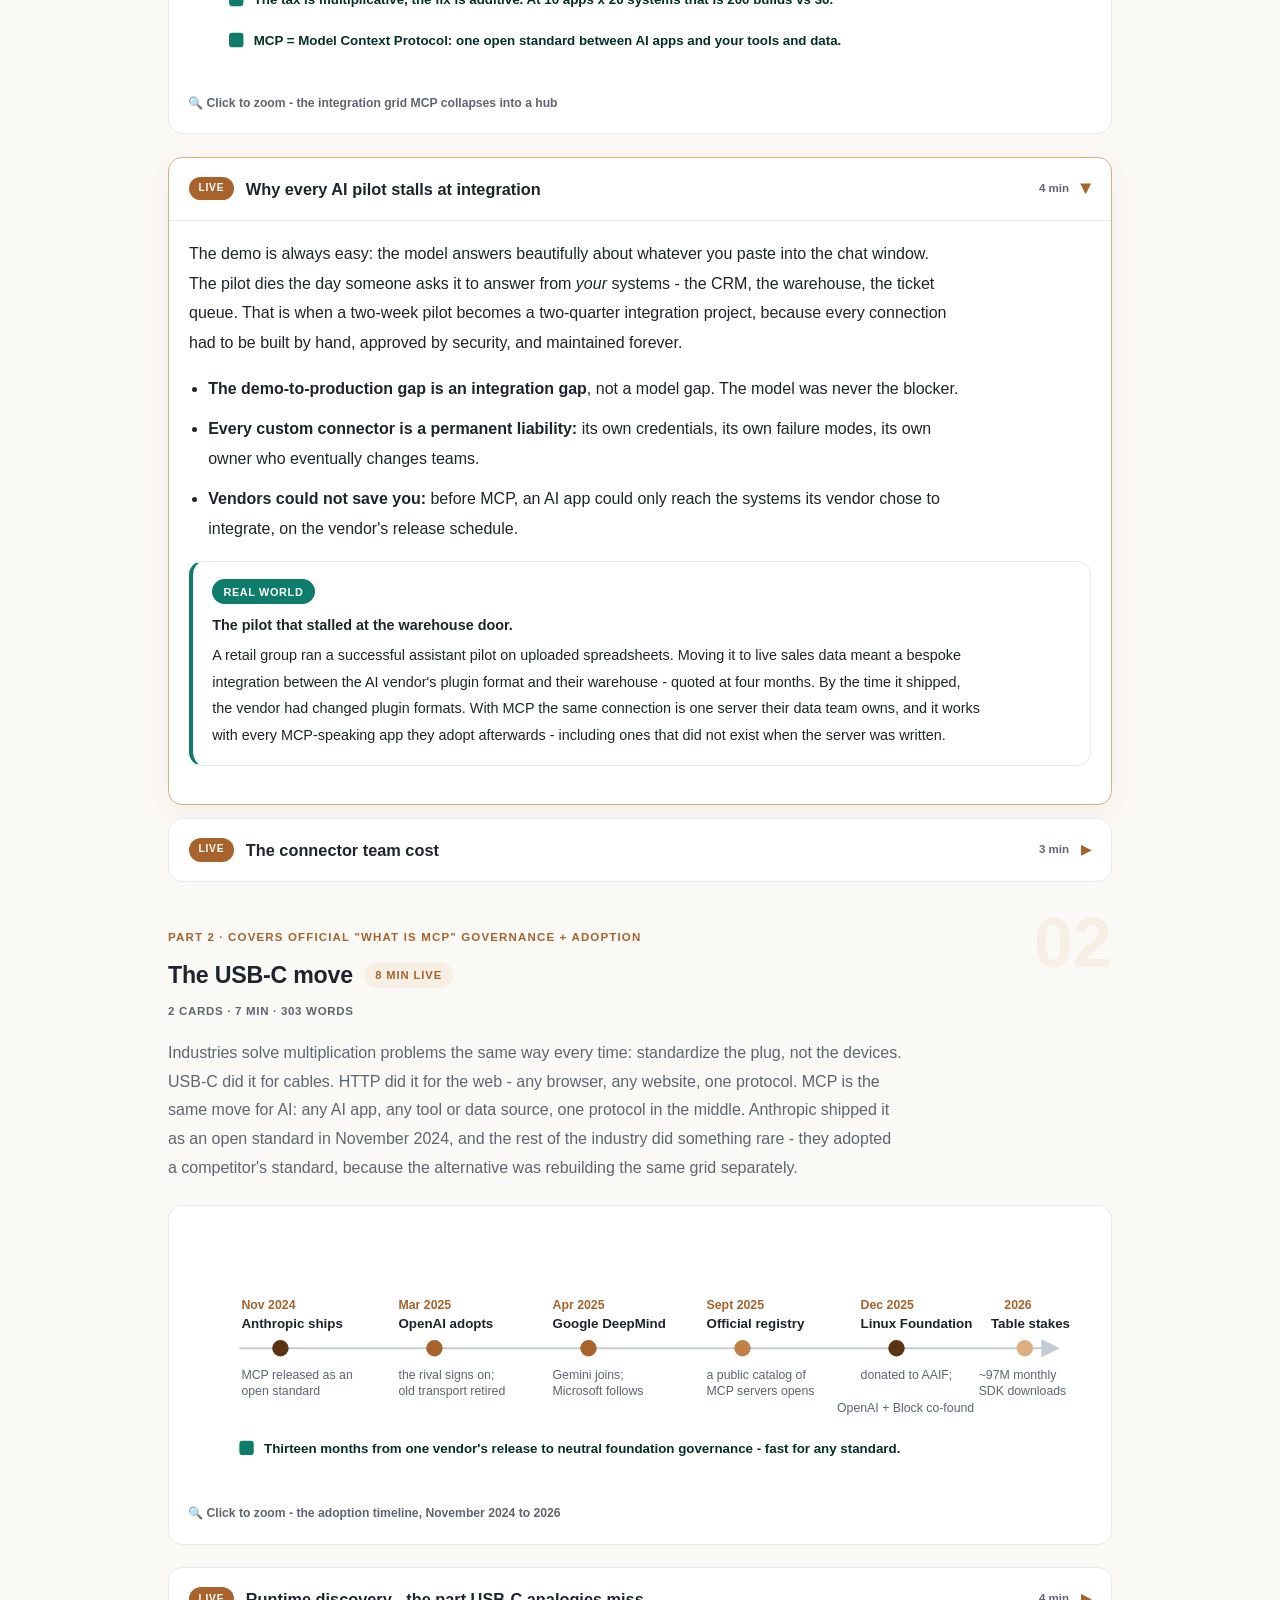
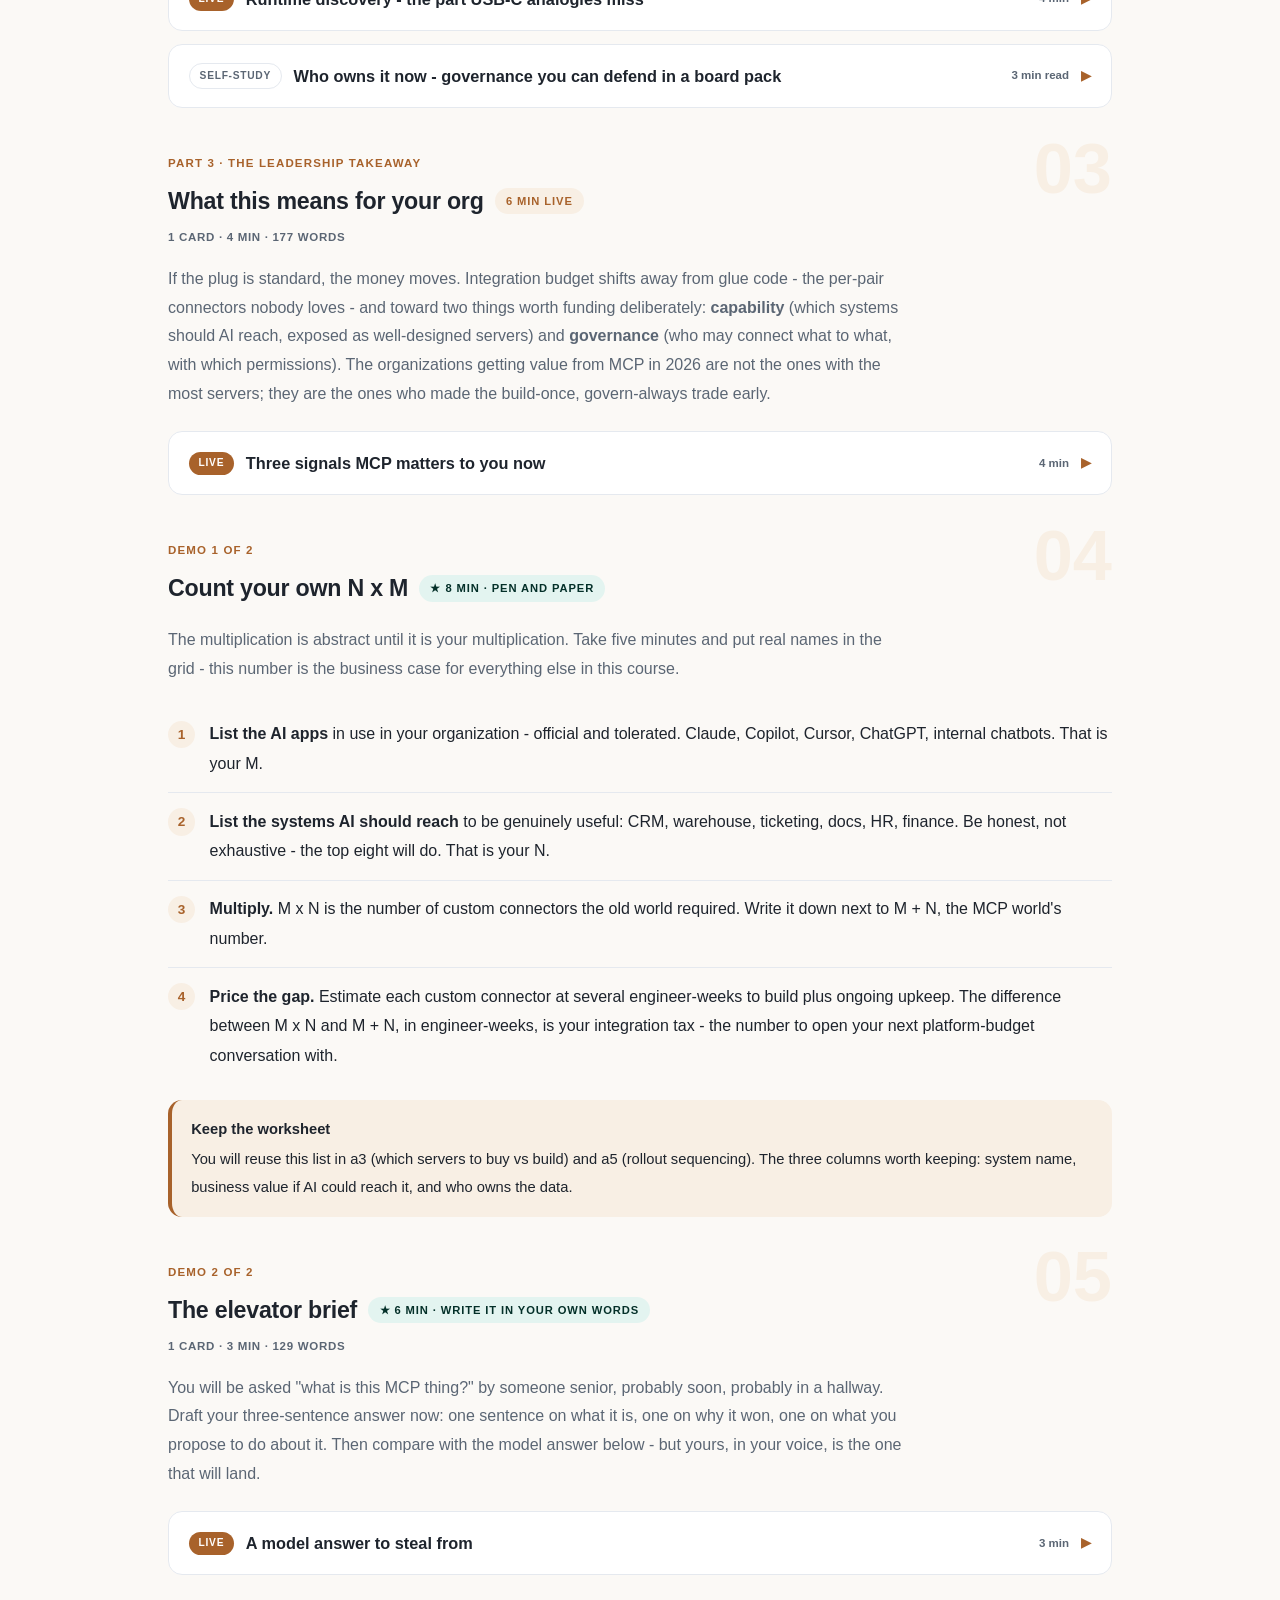
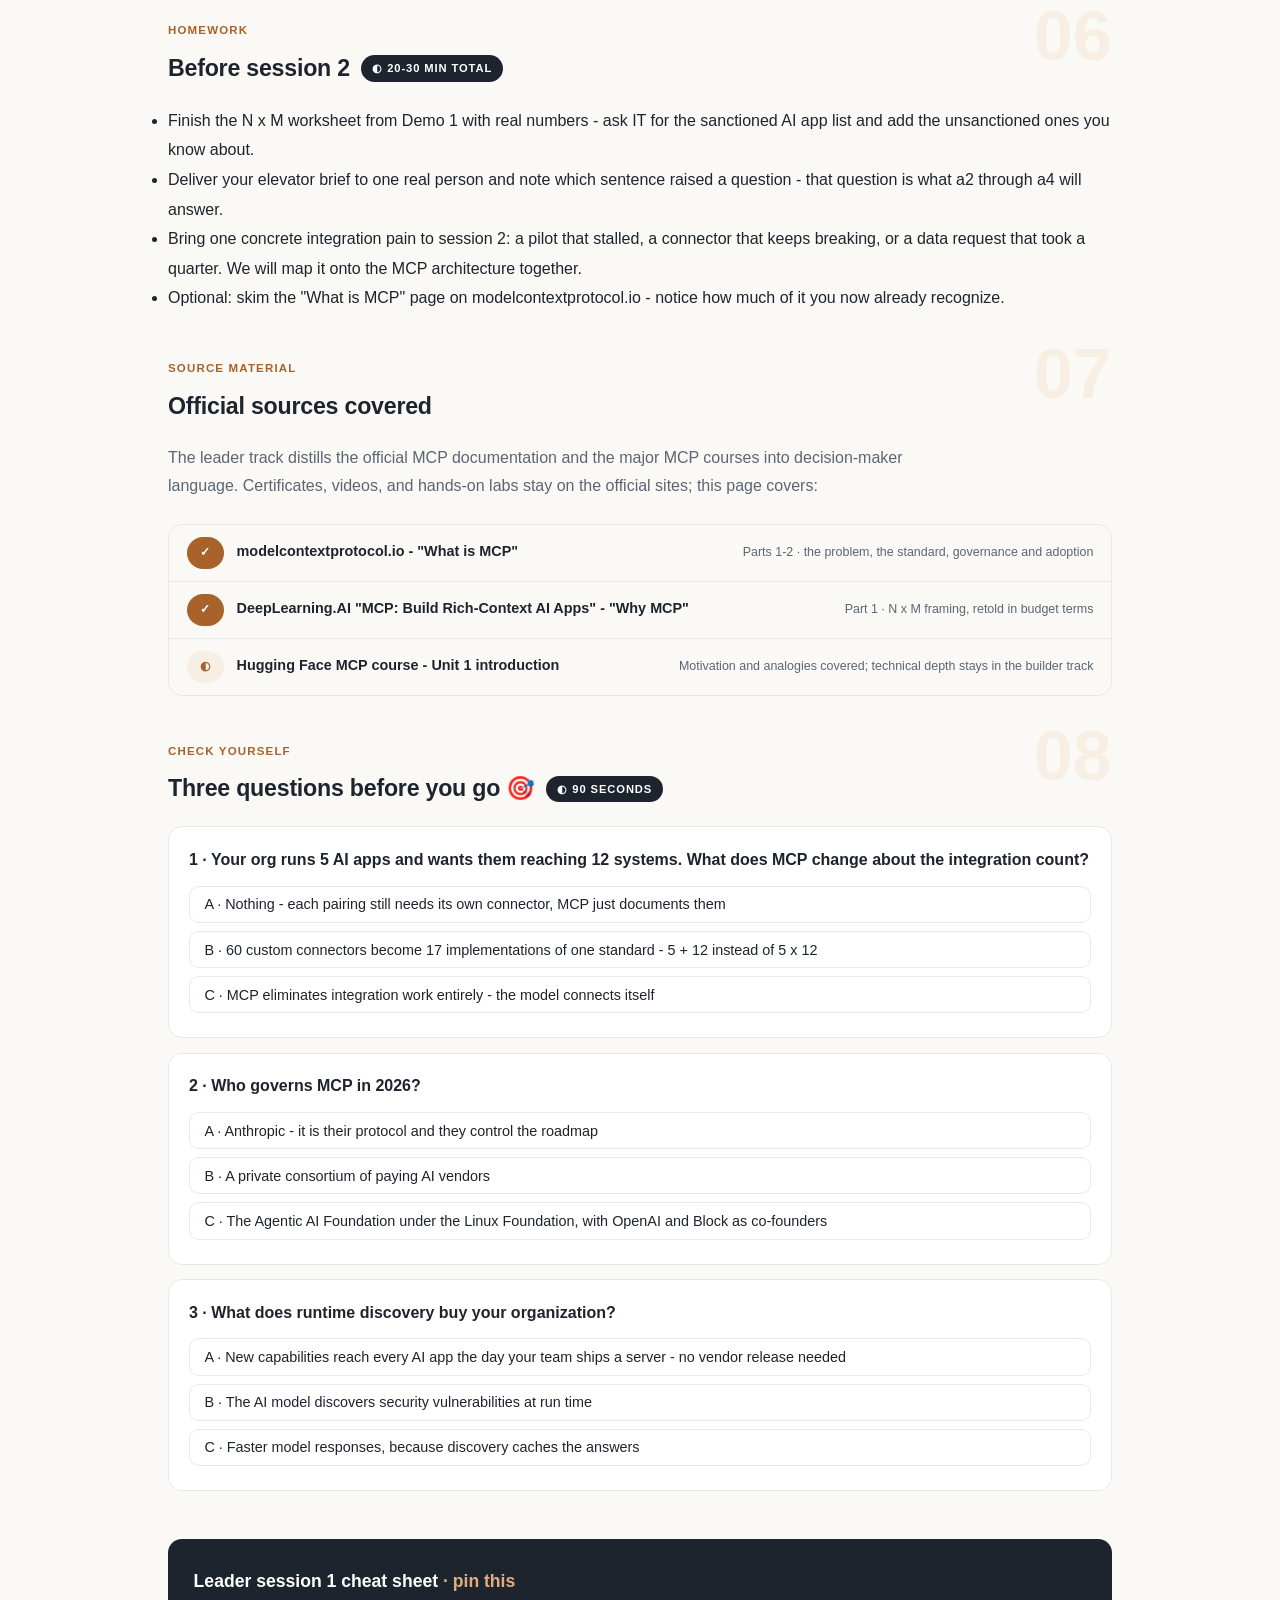
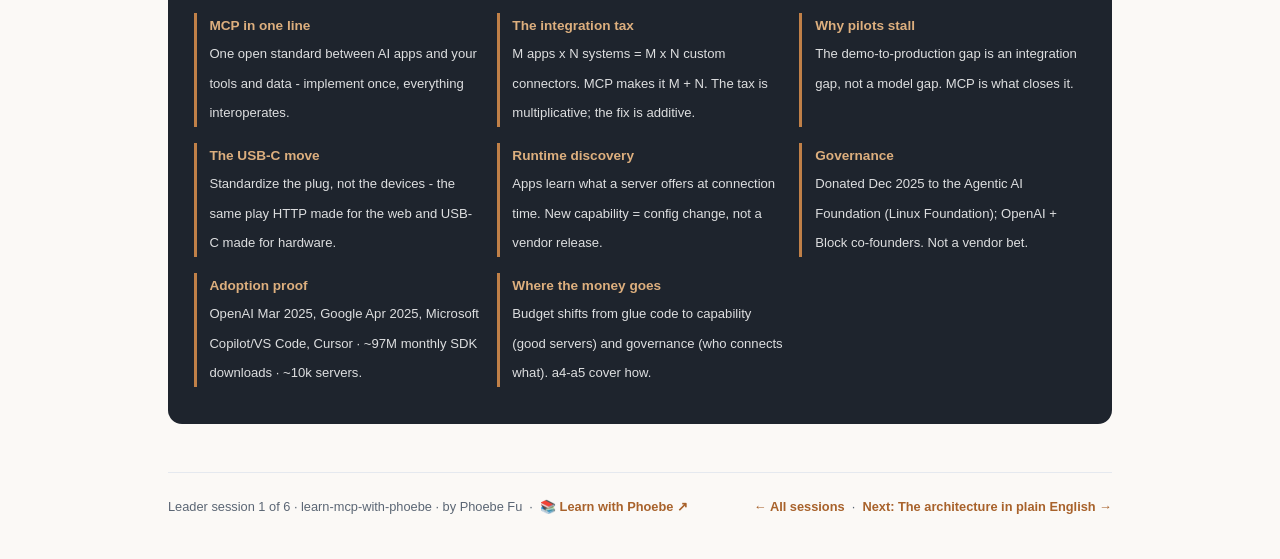
==== commit 7ff5817c: "Fix unreadable pills and labels: white text on the amber fill The "Real world" pill, build-along ste" ====
--- a/courses/a1-why-mcp.html
+++ b/courses/a1-why-mcp.html
@@ -19,7 +19,7 @@
 <meta name="twitter:image" content="https://phoebefu6.github.io/learn-mcp-with-phoebe/assets/og-cover.png">
 <!-- social:end -->
 <title>Leader session 1 · Why MCP exists - learn mcp with phoebe</title>
-<link rel="stylesheet" href="../assets/style.css?v=9">
+<link rel="stylesheet" href="../assets/style.css?v=10">
 </head>
 <body>
 
--- a/assets/style.css
+++ b/assets/style.css
@@ -224,7 +224,7 @@
 .pill.solid { background: var(--indigo); color: #fff; }
 .pill.light { background: var(--indigo-50); color: var(--indigo); }
 .pill.inkpill { background: var(--ink); color: #fff; }
-.pill.amber, .pill.peach { background: var(--amber); color: var(--amber-ink); }
+.pill.amber, .pill.peach { background: var(--amber); color: #fff; }
 .pill.bare { color: var(--faint); }
 
 /* ---------- 4D grid ---------- */
@@ -282,7 +282,7 @@
   padding: .15rem .7rem;
 }
 .prompt-box.bad .label { background: var(--faint); color: var(--ink); }
-.prompt-box.good .label { background: var(--amber); color: var(--amber-ink); }
+.prompt-box.good .label { background: var(--amber); color: #fff; }
 .copy-btn {
   position: absolute;
   top: .7rem;
@@ -299,7 +299,7 @@
   transition: background .15s ease;
 }
 .copy-btn:hover { background: rgba(255,255,255,.22); }
-.copy-btn.copied { background: var(--amber); border-color: var(--amber); color: var(--amber-ink); }
+.copy-btn.copied { background: var(--amber); border-color: var(--amber); color: #fff; }
 
 /* ---------- demo steps ---------- */
 .steps { counter-reset: step; margin: .6rem 0 1rem; }
@@ -351,7 +351,7 @@
 .callout.example .ex-pill {
   display: inline-block;
   background: var(--amber);
-  color: var(--amber-ink);
+  color: #fff;
   border-radius: 999px;
   padding: .15rem .7rem;
   font-size: .68rem;
@@ -693,7 +693,7 @@
   font-family: inherit; transition: all .14s ease; white-space: nowrap;
 }
 .sql-btn:hover { background: rgba(255,255,255,.2); }
-.sql-btn.sql-run { background: var(--amber); color: var(--amber-ink); border-color: var(--amber); }
+.sql-btn.sql-run { background: var(--amber); color: #fff; border-color: var(--amber); }
 .sql-btn.sql-run:hover { filter: brightness(1.05); }
 .sql-label {
   display: block;
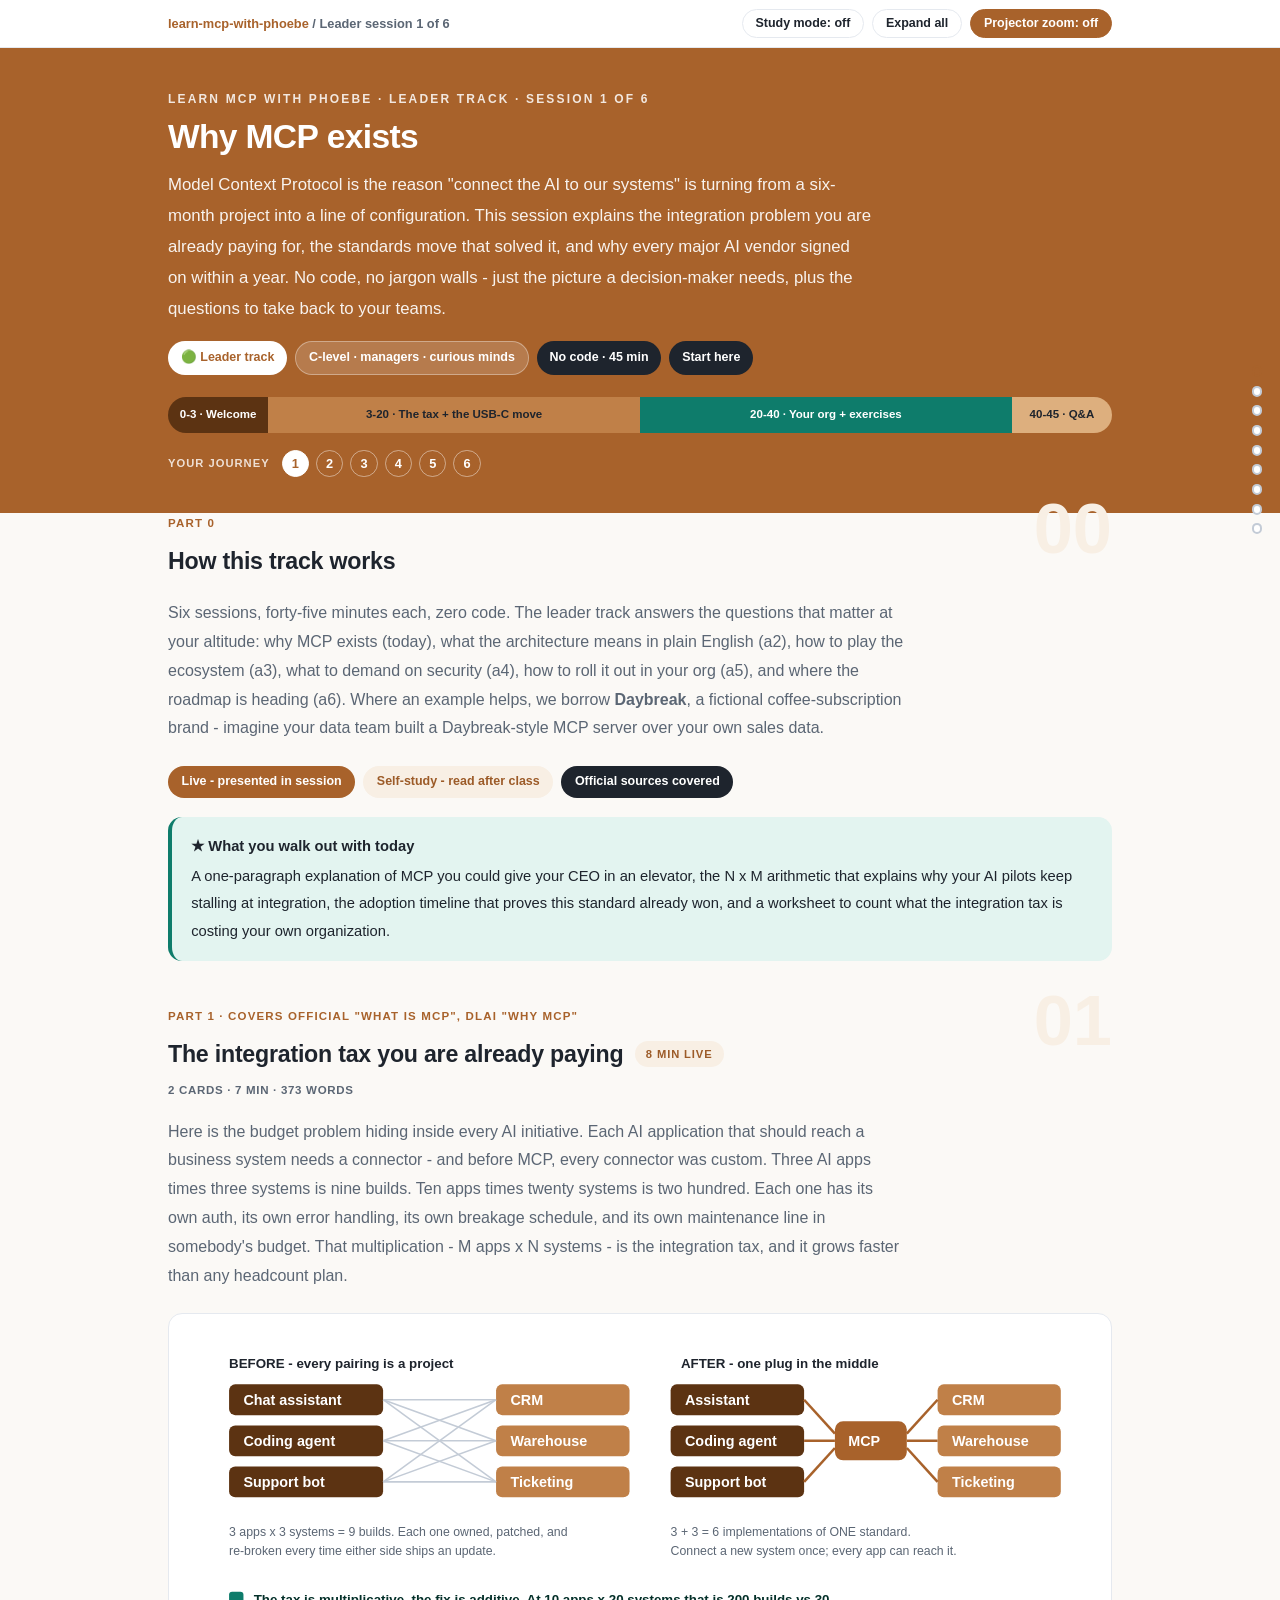
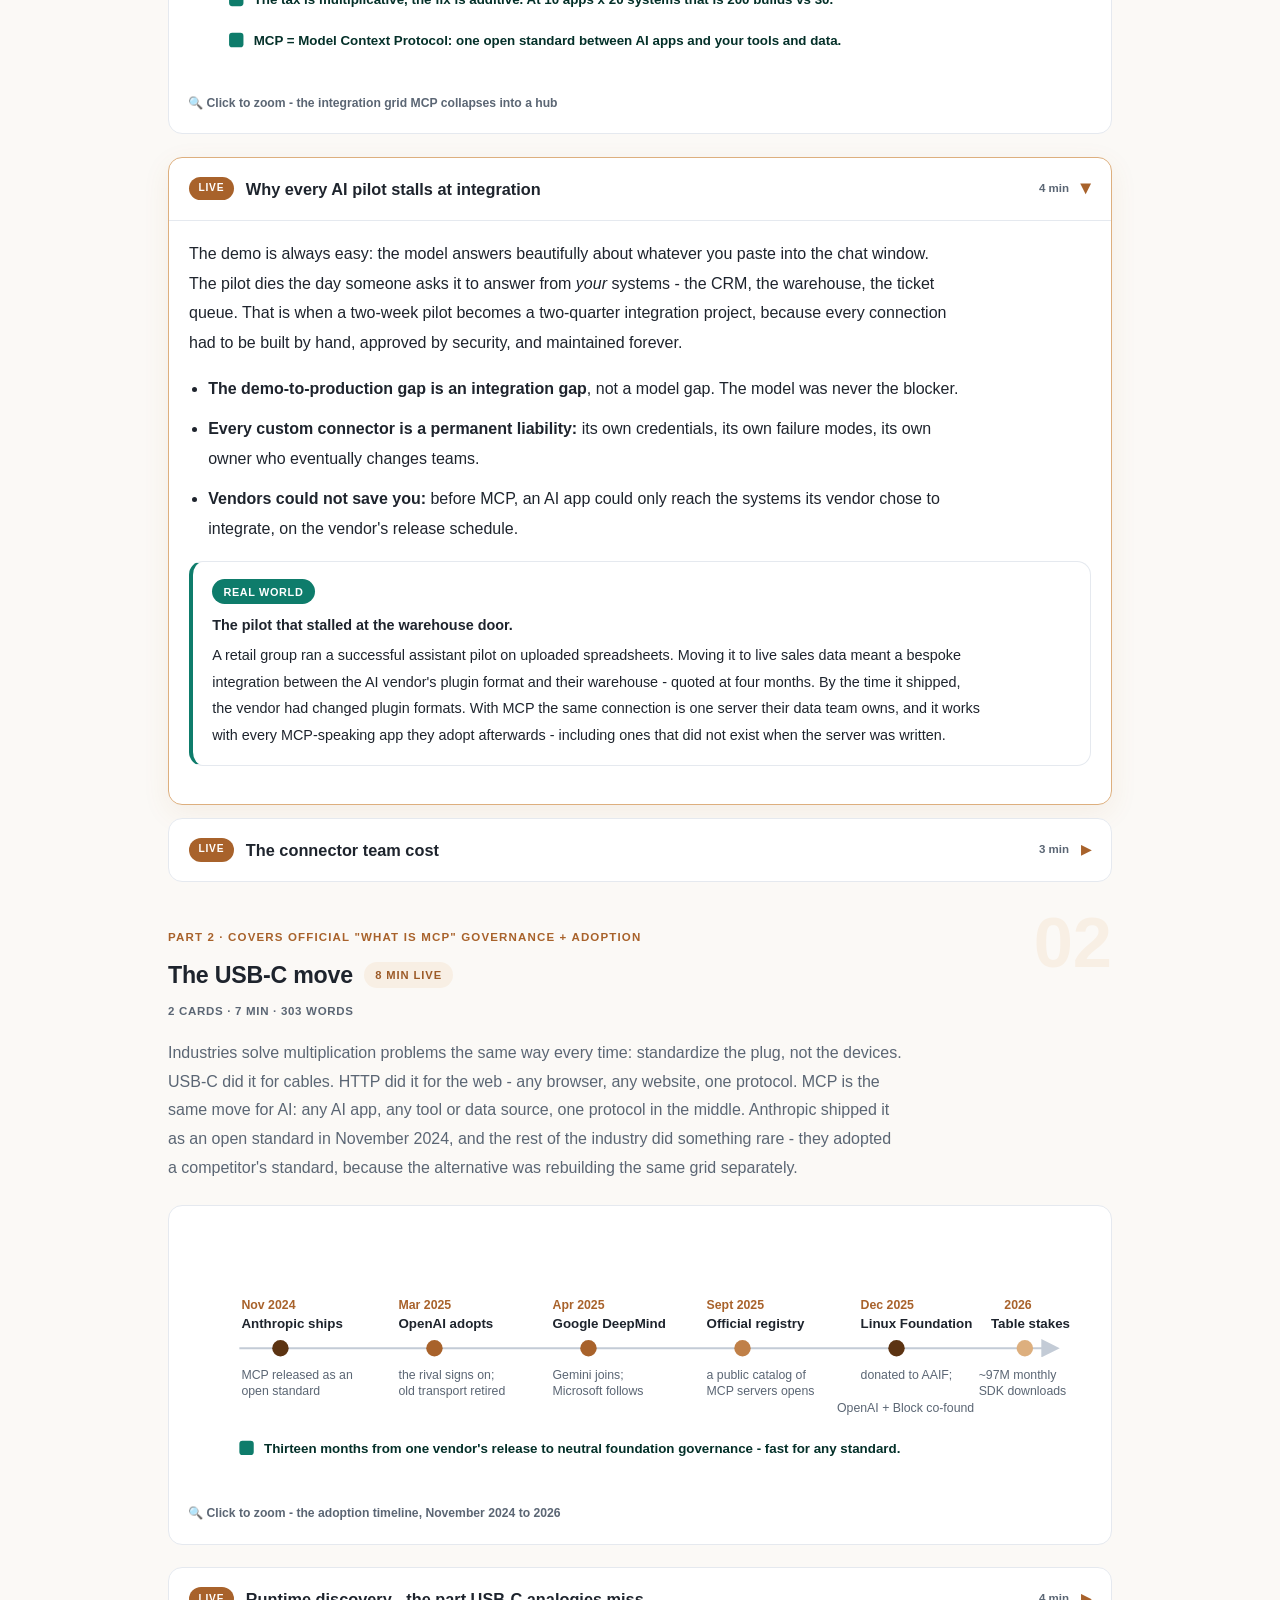
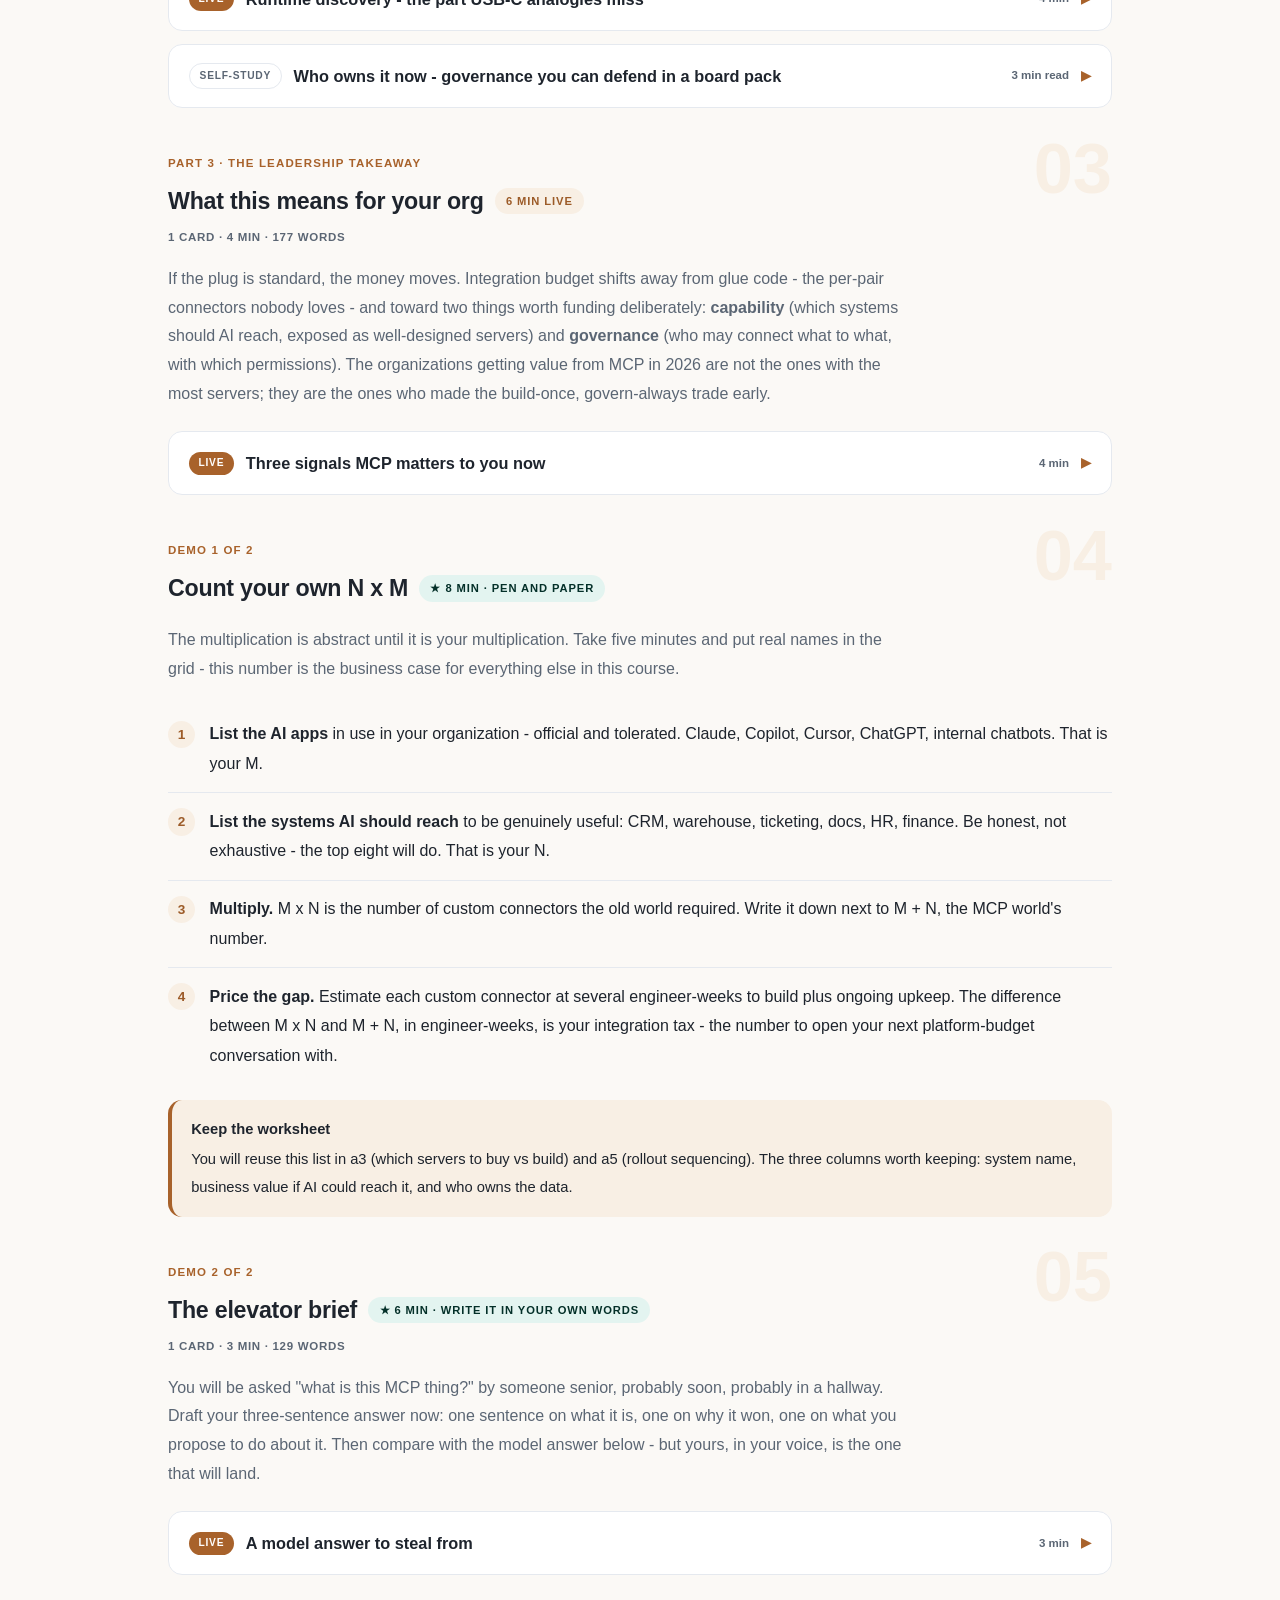
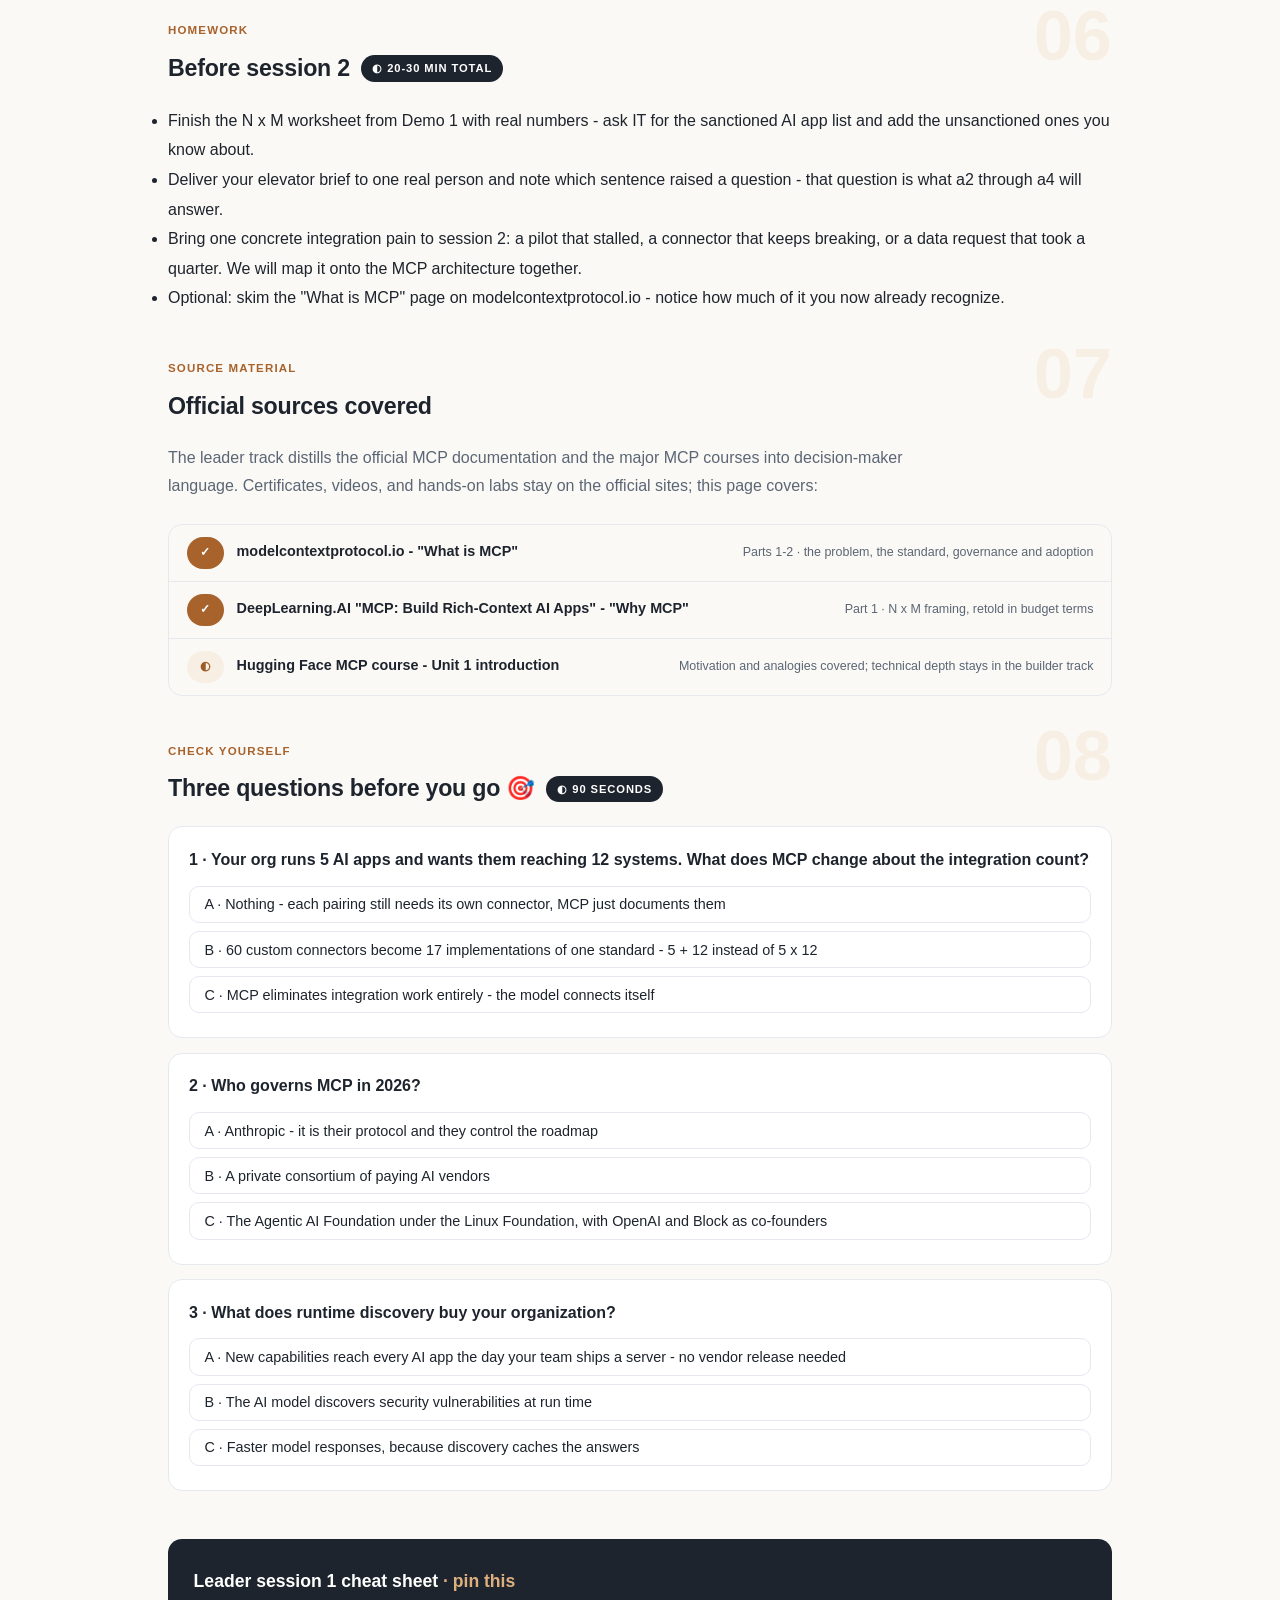
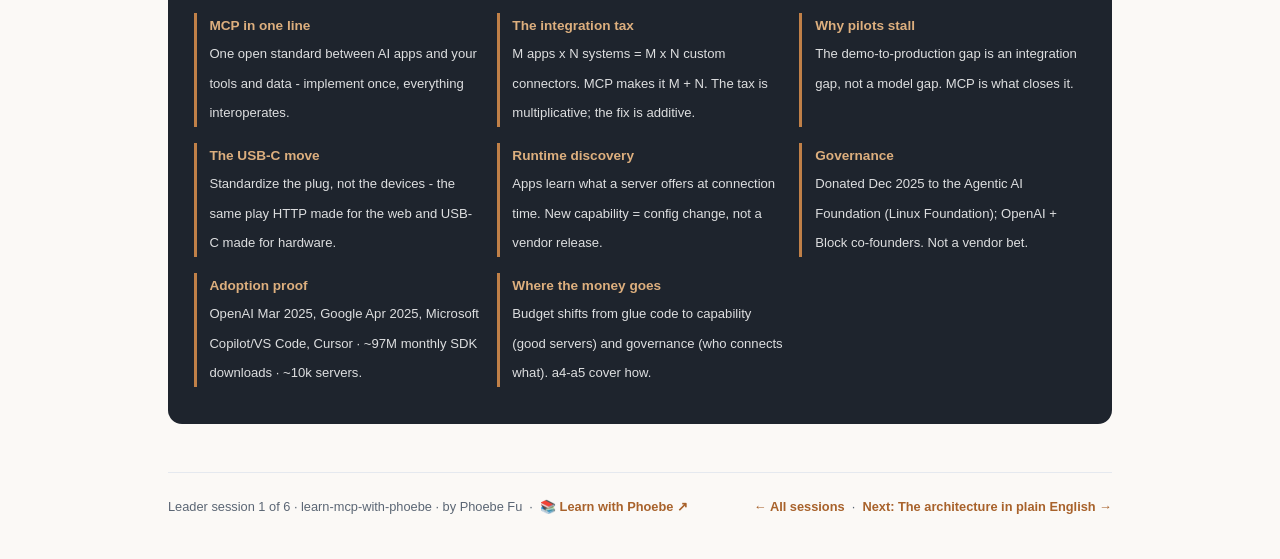
==== commit 30e94341: "Raise every text-on-fill pair to WCAG AA (lowest was 4.2:1) 3 rule(s) drew text on a solid fill belo" ====
--- a/courses/a1-why-mcp.html
+++ b/courses/a1-why-mcp.html
@@ -19,7 +19,7 @@
 <meta name="twitter:image" content="https://phoebefu6.github.io/learn-mcp-with-phoebe/assets/og-cover.png">
 <!-- social:end -->
 <title>Leader session 1 · Why MCP exists - learn mcp with phoebe</title>
-<link rel="stylesheet" href="../assets/style.css?v=10">
+<link rel="stylesheet" href="../assets/style.css?v=11">
 </head>
 <body>
 
--- a/assets/style.css
+++ b/assets/style.css
@@ -3,6 +3,7 @@
    (CSS var names still read --indigo/--amber; they hold SQL-blue values.) */
 
 :root {
+  --indigo-text: #9C5B28;
   --indigo: #A8622B;
   --indigo-deep: #5C3312;
   --indigo-mid: #C08048;
@@ -153,7 +154,7 @@
   text-transform: uppercase;
   letter-spacing: .08em;
 }
-.tag.concept { background: var(--indigo-50); color: var(--indigo); }
+.tag.concept { background: var(--indigo-50); color: var(--indigo-text); }
 .tag.demo { background: var(--amber-50); color: var(--amber-ink); }
 .tag.exercise { background: var(--ink); color: #fff; }
 
@@ -222,7 +223,7 @@
   font-weight: 600;
 }
 .pill.solid { background: var(--indigo); color: #fff; }
-.pill.light { background: var(--indigo-50); color: var(--indigo); }
+.pill.light { background: var(--indigo-50); color: var(--indigo-text); }
 .pill.inkpill { background: var(--ink); color: #fff; }
 .pill.amber, .pill.peach { background: var(--amber); color: #fff; }
 .pill.bare { color: var(--faint); }
@@ -321,7 +322,7 @@
   width: 1.7rem; height: 1.7rem;
   border-radius: 999px;
   background: var(--indigo-50);
-  color: var(--indigo);
+  color: var(--indigo-text);
   font-weight: 700;
   font-size: .85rem;
   display: inline-flex;
